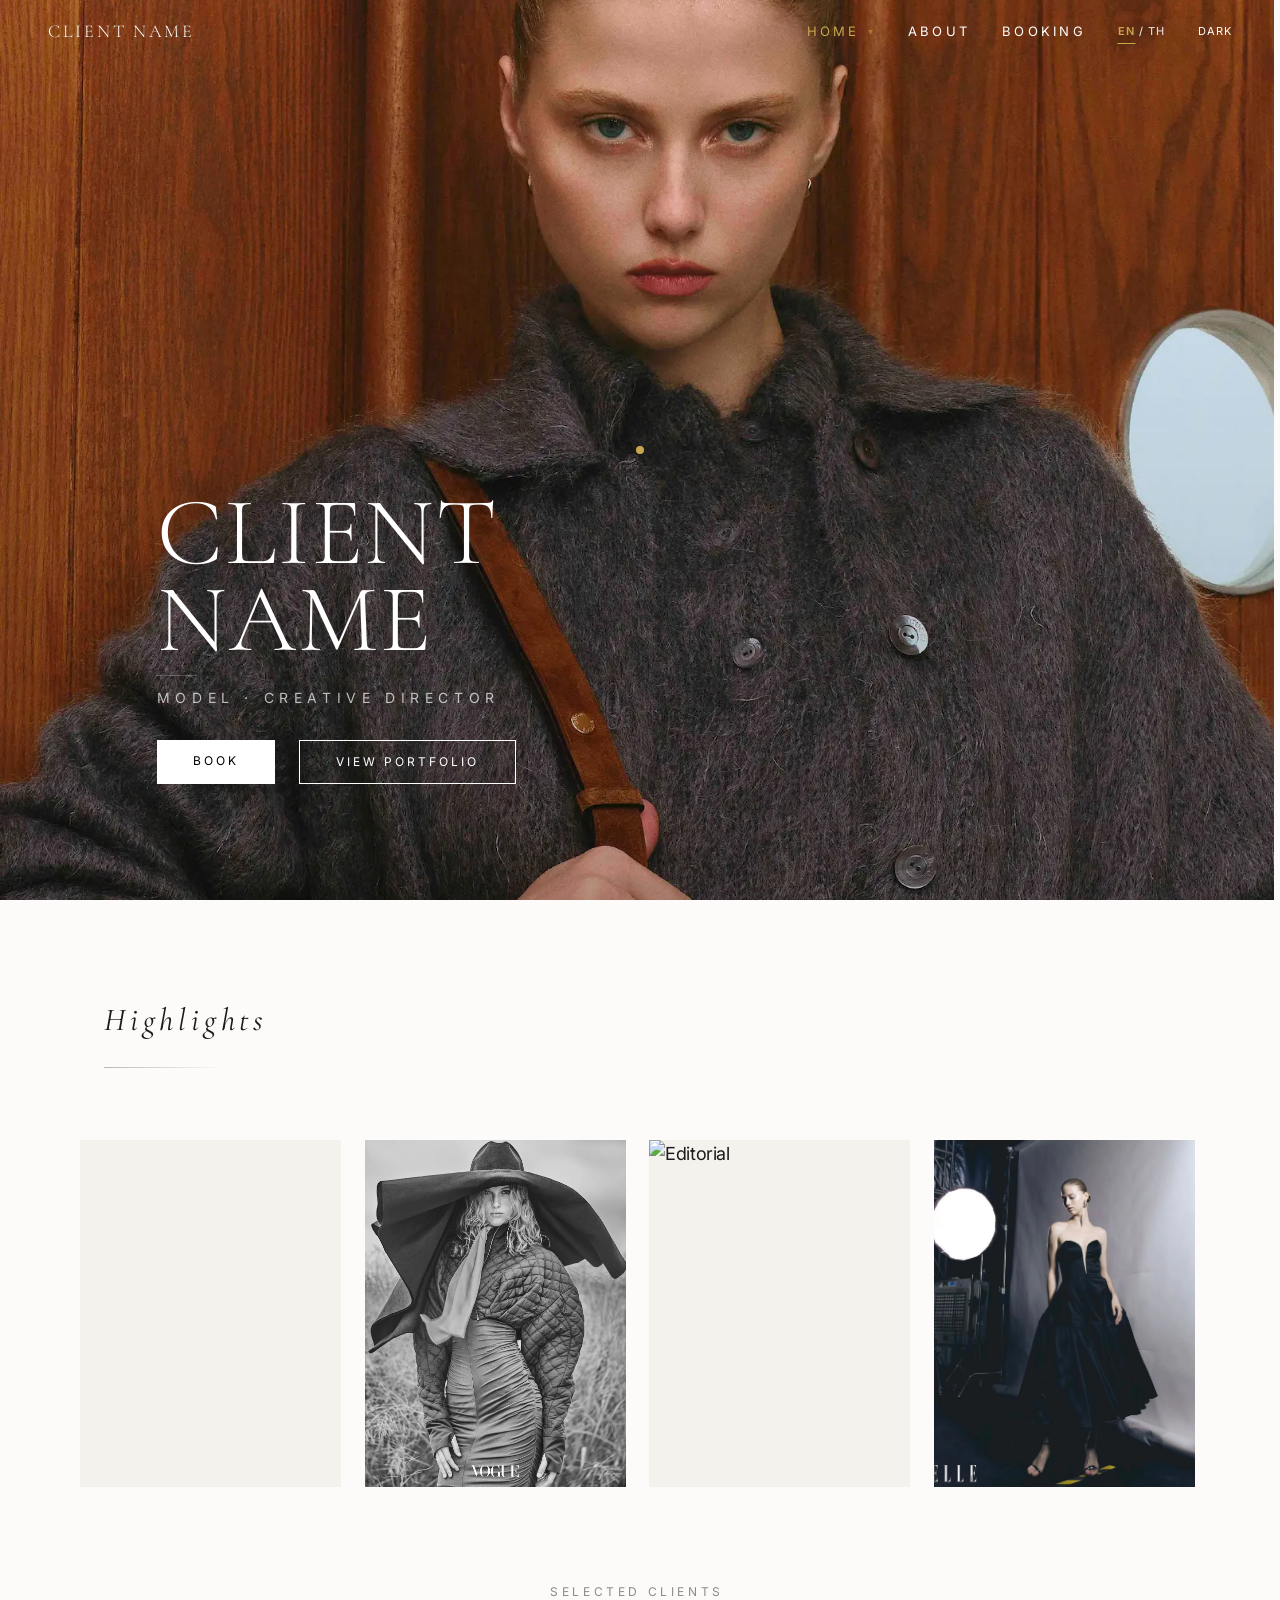
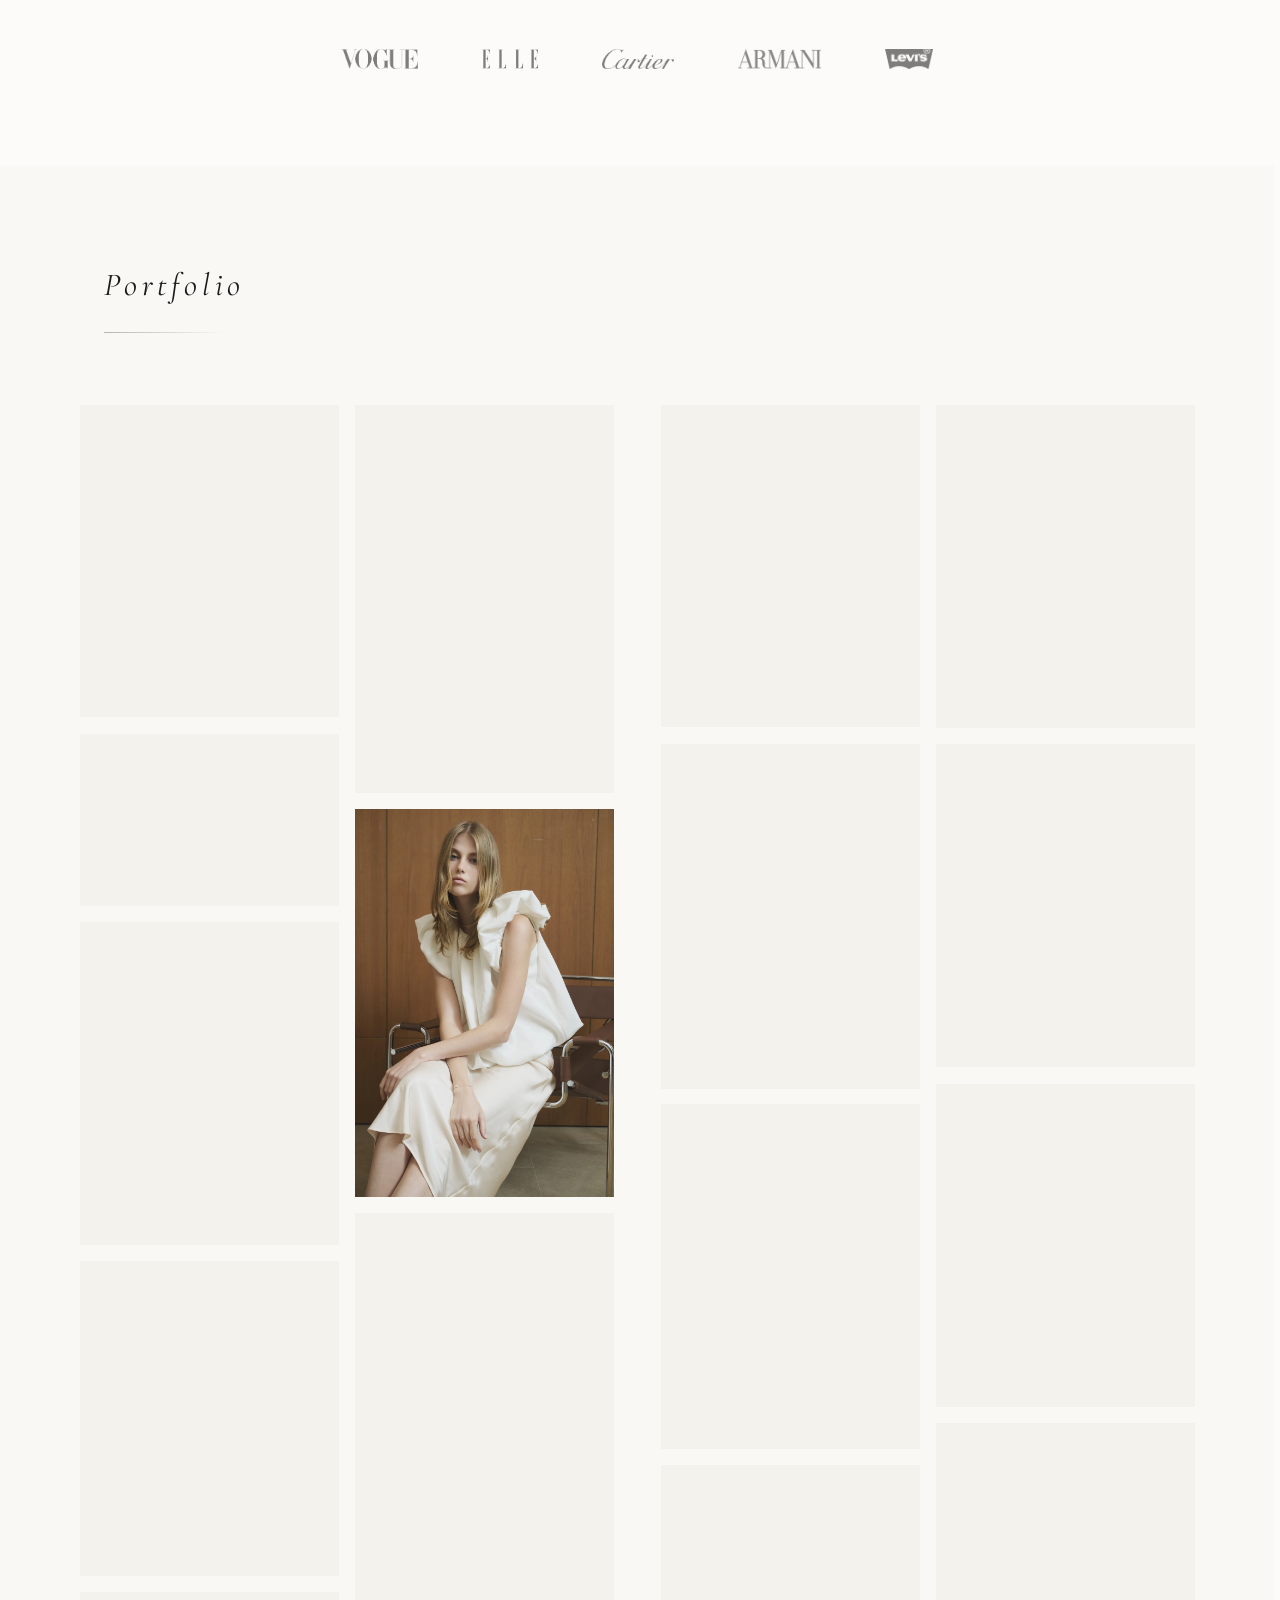
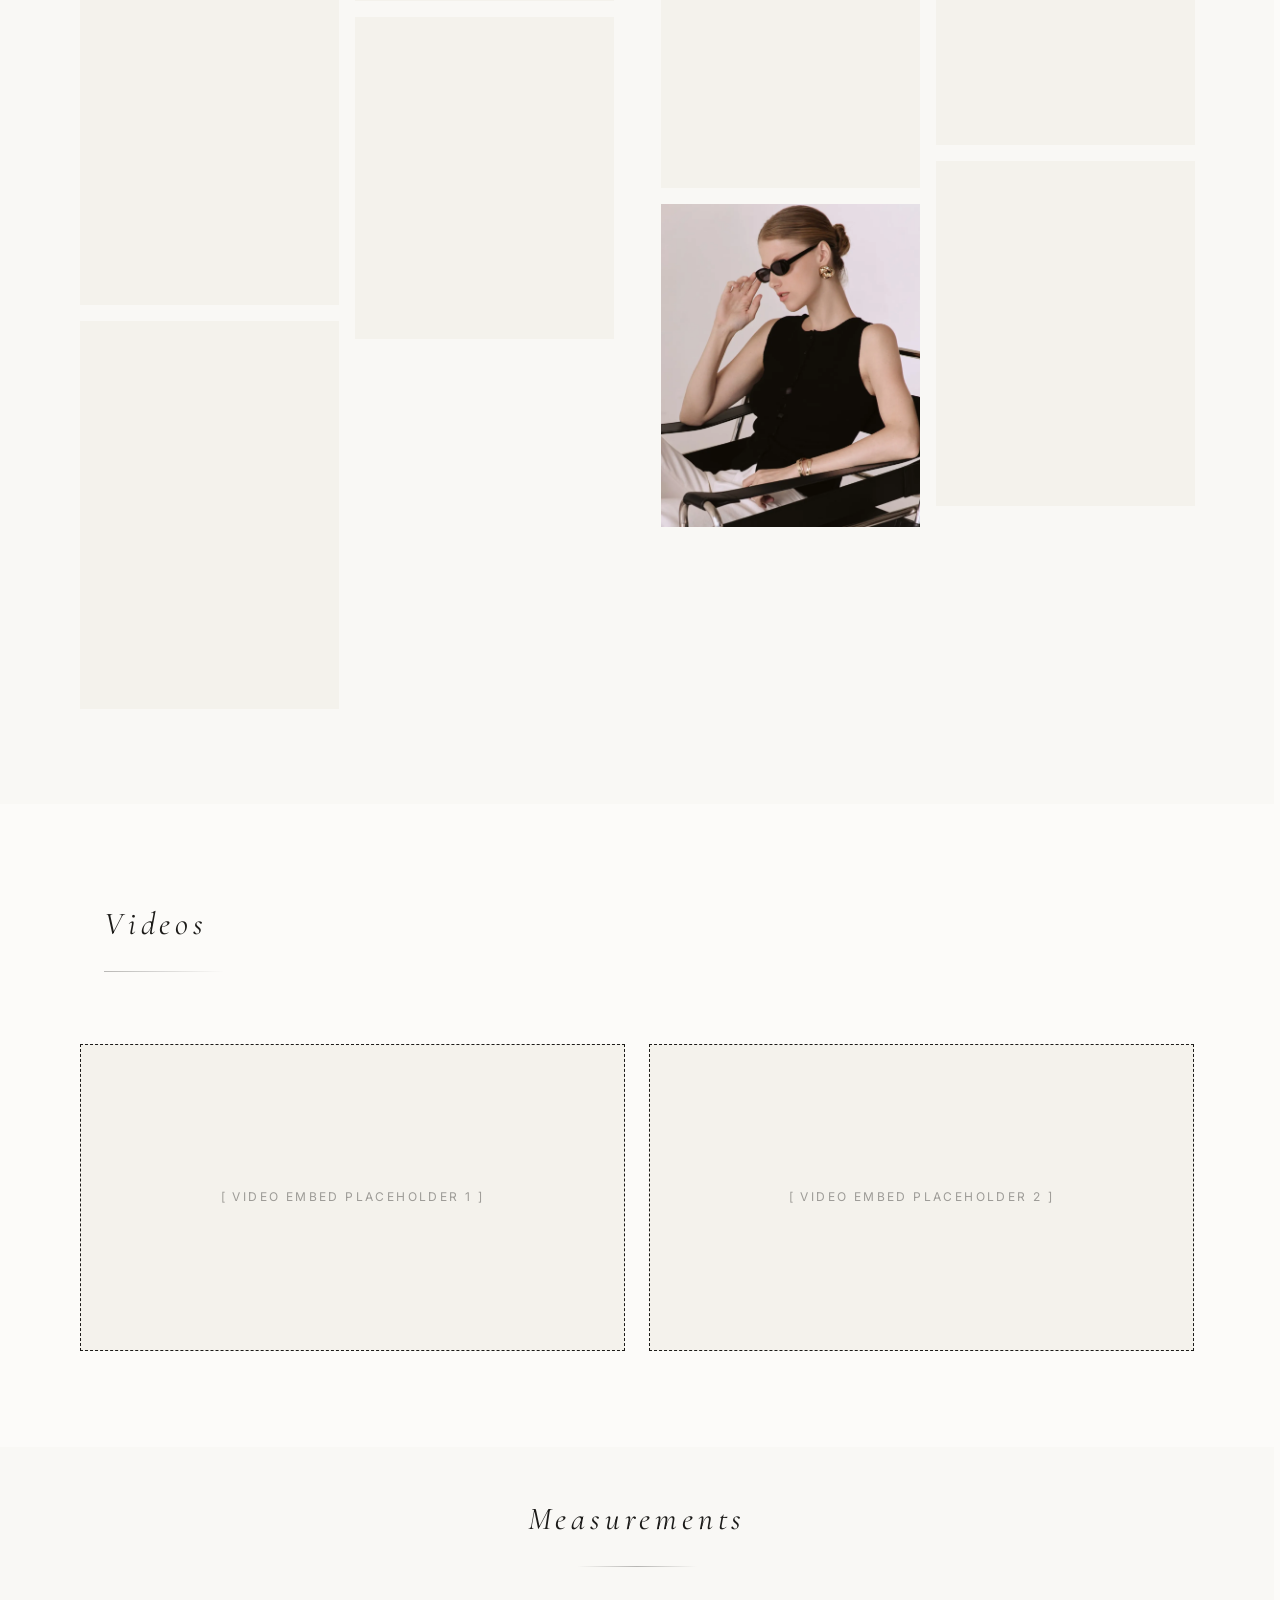
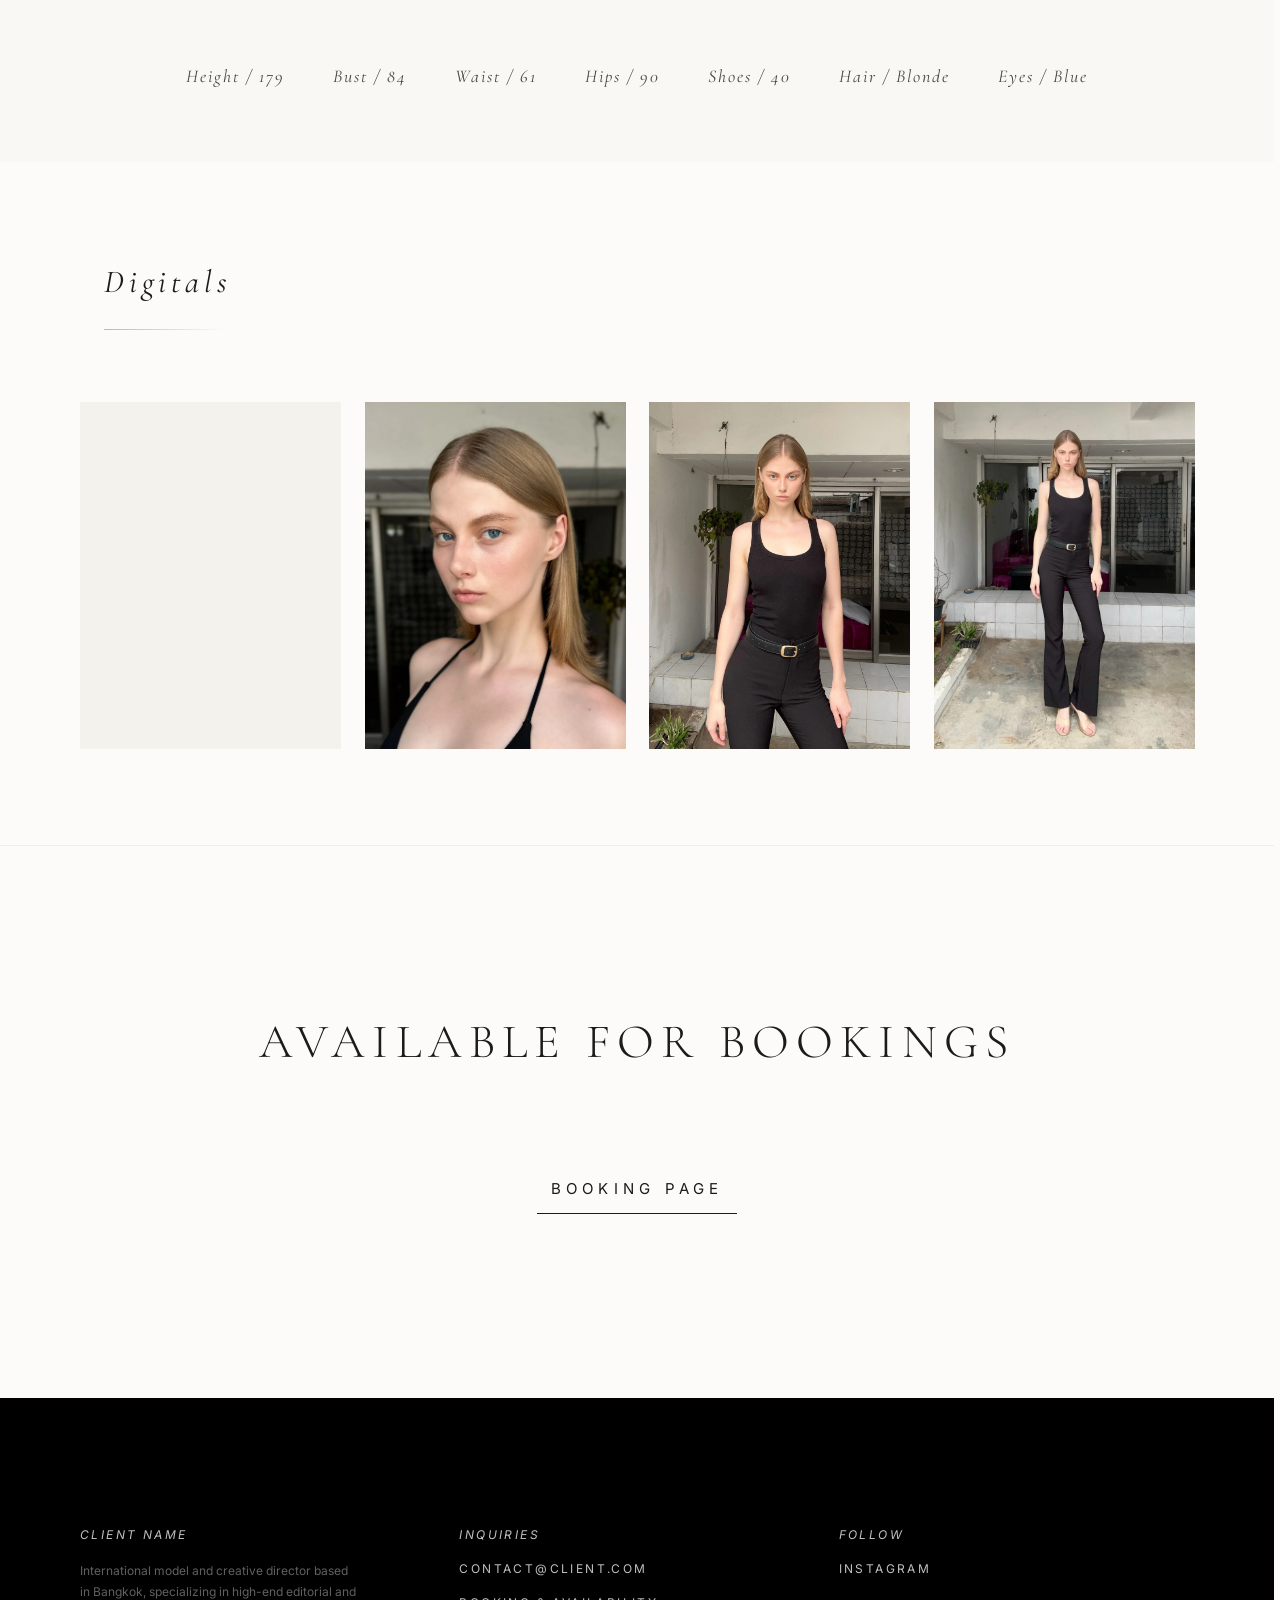
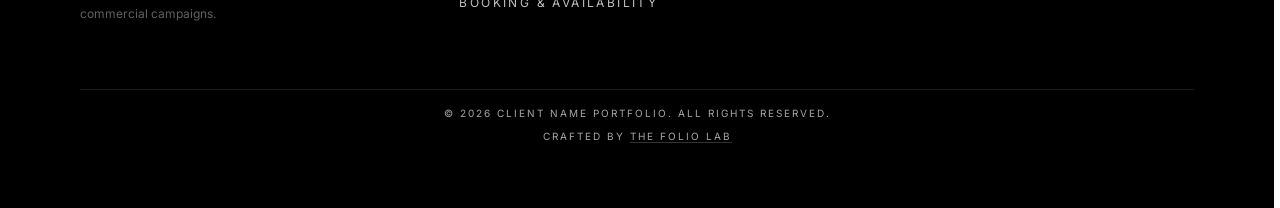
==== index.html @ e10474ba "Edit" ====
<!DOCTYPE html>
<html lang="en">
<head>
    <meta charset="UTF-8">
    <meta name="viewport" content="width=device-width, initial-scale=1.0">
    
    <!-- =================================================================== -->
    <!-- SEO & METADATA (Update these values for each new client) -->
    <!-- =================================================================== -->
    <meta name="description" content="Editorial model and creative director portfolio.">
    <meta name="robots" content="index, follow, max-image-preview:large">
    <link rel="canonical" href="https://your-client-domain.com/">
    
    <!-- Open Graph (Facebook, LinkedIn, iMessage) -->
    <meta property="og:title" content="Portfolio | Client Name">
    <meta property="og:description" content="Editorial model and creative director portfolio.">
    <meta property="og:image" content="https://your-client-domain.com/image/hero/hero.webp">
    <meta property="og:url" content="https://your-client-domain.com/">
    <meta property="og:type" content="website">
    
    <!-- Twitter Cards -->
    <meta name="twitter:card" content="summary_large_image">
    <meta name="twitter:title" content="Portfolio | Client Name">
    <meta name="twitter:description" content="Editorial model and creative director portfolio.">
    <meta name="twitter:image" content="https://your-client-domain.com/image/hero/hero.webp">
    
    <!-- Apple Web App Settings -->
    <meta name="apple-mobile-web-app-capable" content="yes">
    <meta name="apple-mobile-web-app-status-bar-style" content="black-translucent">
    
    <meta name="theme-color" content="#FCFBF9" media="(prefers-color-scheme: light)">
    <meta name="theme-color" content="#11100E" media="(prefers-color-scheme: dark)">
    <link rel="manifest" href="manifest.json">
    <title>Portfolio | Client Name</title>
    <link rel="stylesheet" href="style.css">
    <link href="https://fonts.googleapis.com/css2?family=Inter:wght@300;400;600&family=Cormorant+Garamond:ital,wght@0,300;0,400;0,600;1,300;1,400&display=swap" rel="stylesheet">
    <link rel="preconnect" href="https://player.vimeo.com">
    <link rel="preconnect" href="https://i.vimeocdn.com">
    <link rel="preload" as="image" href="image/hero/hero.webp" fetchpriority="high">
    <script src="config.js"></script>

    <!-- JSON-LD Structured Data for Google -->
    <script type="application/ld+json">
    {
      "@context": "https://schema.org",
      "@type": "Person",
      "name": "Client Name",
      "url": "https://your-client-domain.com/",
      "image": "https://your-client-domain.com/image/hero/hero.webp",
      "jobTitle": "Model and Creative Director"
    }
    </script>
</head>
<body>

    <!-- Luxury Splash Screen -->
    <div id="splash-screen" class="splash-screen">
        <div class="splash-logo" id="splashClientName"></div>
        <script>
            document.getElementById('splashClientName').textContent = window.CLIENT_CONFIG.name;
            Promise.race([
                document.fonts.ready,
                new Promise(resolve => setTimeout(resolve, 800))
            ]).then(() => document.documentElement.classList.add('fonts-loaded'));
        </script>
    </div>

    <script src="nav.js"></script>
    <header class="hero" id="hero">
        <!-- Change the background image URL right here for new clients -->
        <div class="hero-bg" style="background-image: url('image/hero/hero.webp');"></div>
        <div class="hero-content">
            <h1 class="reveal reveal-cinematic" id="clientNameHero"></h1>
            <p class="hero-tagline reveal reveal-cinematic delay-1">
                <span lang="en" id="taglineEn"></span>
                <span lang="th" id="taglineTh"></span>
            </p>
            <div class="hero-btns reveal reveal-cinematic delay-2">
                <a href="/booking.html" class="btn-primary" lang="en">Book</a>
                <a href="/booking.html" class="btn-primary" lang="th">จองคิว</a>
                <a href="#highlights" class="btn-secondary" lang="en">View Portfolio</a>
                <a href="#highlights" class="btn-secondary" lang="th">ดูผลงาน</a>
            </div>
        </div>
    </header>

    <!-- SECTION 2: Highlights (4 Images) -->
    <section id="highlights">
        <div class="container">
            <p class="section-label">
                <span lang="en">Highlights</span>
                <span lang="th">ไฮไลต์</span>
            </p>
            <div style="grid-column: span 12;">
                <div class="featured-grid">
                    <div class="featured-item reveal reveal-cinematic"><img src="image/highlights/01.webp" alt="Editorial" loading="lazy" decoding="async"></div>
                    <div class="featured-item reveal reveal-cinematic delay-1"><img src="image/highlights/02.webp" alt="Editorial" loading="lazy" decoding="async"></div>
                    <div class="featured-item reveal reveal-cinematic delay-2"><img src="image/highlights/03.webp" alt="Editorial" loading="lazy" decoding="async"></div>
                    <div class="featured-item reveal reveal-cinematic delay-3"><img src="image/highlights/04.webp" alt="Editorial" loading="lazy" decoding="async"></div>
                </div>
            </div>
        </div>
    </section>

    <!-- SECTION 2.5: Selected Clients -->
    <section id="selected-clients" style="padding: 0 0 96px 0;">
        <div class="container">
            <div style="grid-column: span 12; text-align: center;">
                <h3 style="font-size: 12px; letter-spacing: 0.3em; margin-bottom: 48px; opacity: 0.5; font-weight: 400;">
                    <span lang="en">Selected Clients</span>
                    <span lang="th">ลูกค้าที่ร่วมงาน</span>
                </h3>
                <div class="reveal reveal-fade delay-1" style="display: flex; justify-content: center; align-items: center; flex-wrap: wrap; gap: clamp(32px, 6vw, 64px); opacity: 0.5;">
                    <img src="image/brand_icons/vogue.webp" alt="VOGUE" class="brand-logo" style="height: clamp(16px, 3vw, 20px); width: auto; object-fit: contain; pointer-events: none;" loading="lazy" decoding="async">
                    <img src="image/brand_icons/elle.webp" alt="ELLE" class="brand-logo" style="height: clamp(16px, 3vw, 20px); width: auto; object-fit: contain; pointer-events: none;" loading="lazy" decoding="async">
                    <img src="image/brand_icons/cartier.webp" alt="CARTIER" class="brand-logo" style="height: clamp(16px, 3vw, 20px); width: auto; object-fit: contain; pointer-events: none;" loading="lazy" decoding="async">
                    <img src="image/brand_icons/armani.webp" alt="ARMANI" class="brand-logo" style="height: clamp(16px, 3vw, 20px); width: auto; object-fit: contain; pointer-events: none;" loading="lazy" decoding="async">
                    <img src="image/brand_icons/levi.webp" alt="LEVI'S" class="brand-logo" style="height: clamp(16px, 3vw, 20px); width: auto; object-fit: contain; pointer-events: none;" loading="lazy" decoding="async">
                </div>
            </div>
        </div>
    </section>

    <!-- SECTION 3: Full Portfolio (20 Images) -->
    <section id="portfolio" class="bg-alt">
        <div class="container">
            <p class="section-label">
                <span lang="en">Portfolio</span>
                <span lang="th">ผลงาน</span>
            </p>
            <div style="grid-column: span 12;">
                <div class="full-grid">
                    <div class="portfolio-column">
                        <div class="masonry-col">
                            <img src="image/portfolio/01.webp" alt="Work" class="reveal reveal-confident" loading="lazy" decoding="async">
                            <img src="image/portfolio/02.webp" alt="Work" class="reveal reveal-confident" loading="lazy" decoding="async">
                            <img src="image/portfolio/03.webp" alt="Work" class="reveal reveal-confident" loading="lazy" decoding="async">
                            <img src="image/portfolio/04.webp" alt="Work" class="reveal reveal-confident" loading="lazy" decoding="async">
                            <img src="image/portfolio/05.webp" alt="Work" class="reveal reveal-confident" loading="lazy" decoding="async">
                            <img src="image/portfolio/06.webp" alt="Work" class="reveal reveal-confident" loading="lazy" decoding="async">
                        </div>
                        <div class="masonry-col">
                            <img src="image/portfolio/07.webp" alt="Work" class="reveal reveal-confident" loading="lazy" decoding="async">
                            <img src="image/portfolio/08.webp" alt="Work" class="reveal reveal-confident" loading="lazy" decoding="async">
                            <img src="image/portfolio/09.webp" alt="Work" class="reveal reveal-confident" loading="lazy" decoding="async">
                            <img src="image/portfolio/10.webp" alt="Work" class="reveal reveal-confident" loading="lazy" decoding="async">
                        </div>
                    </div>
                    <div class="portfolio-column">
                        <div class="masonry-col">
                            <img src="image/portfolio/11.webp" alt="Work" class="reveal reveal-confident" loading="lazy" decoding="async">
                            <img src="image/portfolio/12.webp" alt="Work" class="reveal reveal-confident" loading="lazy" decoding="async">
                            <img src="image/portfolio/13.webp" alt="Work" class="reveal reveal-confident" loading="lazy" decoding="async">
                            <img src="image/portfolio/14.webp" alt="Work" class="reveal reveal-confident" loading="lazy" decoding="async">
                            <img src="image/portfolio/15.webp" alt="Work" class="reveal reveal-confident" loading="lazy" decoding="async">
                        </div>
                        <div class="masonry-col">
                            <img src="image/portfolio/16.webp" alt="Work" class="reveal reveal-confident" loading="lazy" decoding="async">
                            <img src="image/portfolio/17.webp" alt="Work" class="reveal reveal-confident" loading="lazy" decoding="async">
                            <img src="image/portfolio/18.webp" alt="Work" class="reveal reveal-confident" loading="lazy" decoding="async">
                            <img src="image/portfolio/19.webp" alt="Work" class="reveal reveal-confident" loading="lazy" decoding="async">
                            <img src="image/portfolio/20.webp" alt="Work" class="reveal reveal-confident" loading="lazy" decoding="async">
                        </div>
                    </div>
                </div>
            </div>
        </div>
    </section>

    <!-- SECTION 4: Video Portfolio (2 Videos) -->
    <section id="motion">
        <div class="container">
            <p class="section-label">
                <span lang="en">Videos</span>
                <span lang="th">วิดีโอ</span>
            </p>
            <div style="grid-column: span 12;">
                <div class="video-grid">
                    <div class="video-item reveal reveal-fade">
                        <div style="position: relative; padding-bottom: 56.25%; height: 0;">
                            <div style="position: absolute; top: 0; left: 0; width: 100%; height: 100%; background-color: var(--surface); display: flex; align-items: center; justify-content: center; border: 1px dashed var(--text);">
                                <span style="font-family: var(--sans); font-size: 12px; letter-spacing: 0.2em; text-transform: uppercase; opacity: 0.4;">[ Video Embed Placeholder 1 ]</span>
                            </div>
                        </div>
                    </div>
                    <div class="video-item reveal reveal-fade delay-2">
                        <div style="position: relative; padding-bottom: 56.25%; height: 0;">
                            <div style="position: absolute; top: 0; left: 0; width: 100%; height: 100%; background-color: var(--surface); display: flex; align-items: center; justify-content: center; border: 1px dashed var(--text);">
                                <span style="font-family: var(--sans); font-size: 12px; letter-spacing: 0.2em; text-transform: uppercase; opacity: 0.4;">[ Video Embed Placeholder 2 ]</span>
                            </div>
                        </div>
                    </div>
                </div>
            </div>
        </div>
    </section>

    <!-- SECTION 5: Measurements -->
    <section id="measurements" class="bg-alt">
        <div class="container">
            <p class="section-label">
                <span lang="en">Measurements</span>
                <span lang="th">สัดส่วน</span>
            </p>
            <div style="grid-column: span 12;">
                <div class="info-strip">
                    <div><span lang="en">Height</span><span lang="th">ส่วนสูง</span> / <span id="val-height"></span></div>
                    <div><span lang="en">Bust</span><span lang="th">อก</span> / <span id="val-bust"></span></div>
                    <div><span lang="en">Waist</span><span lang="th">เอว</span> / <span id="val-waist"></span></div>
                    <div><span lang="en">Hips</span><span lang="th">สะโพก</span> / <span id="val-hips"></span></div>
                    <div><span lang="en">Shoes</span><span lang="th">รองเท้า</span> / <span id="val-shoes"></span></div>
                    <div><span lang="en">Hair</span><span lang="th">สีผม</span> / <span lang="en" id="val-hairEn"></span><span lang="th" id="val-hairTh"></span></div>
                    <div><span lang="en">Eyes</span><span lang="th">นัยน์ตา</span> / <span lang="en" id="val-eyesEn"></span><span lang="th" id="val-eyesTh"></span></div>   
                </div>
                <!-- Subtle Comp Card Button -->
                <div class="reveal reveal-restrained delay-1" id="compCardContainer" style="text-align: center; margin-top: 24px;">
                    <a href="#" id="compCardBtn" class="btn-bold">
                        <span lang="en">View Comp Card</span>
                        <span lang="th">ดูคอมพ์การ์ด</span>
                    </a>
                </div>
            </div>
        </div>
    </section>

    <!-- SECTION 6: Digitals (4 Images) -->
    <section id="digitals">
        <div class="container">
            <p class="section-label">
                <span lang="en">Digitals</span>
                <span lang="th">สแนปช็อต</span>
            </p>
            <div style="grid-column: span 12;">
                <div class="digitals-grid">
                    <img src="image/digitals/01.webp" alt="Digital 1" class="reveal reveal-confident" loading="lazy" decoding="async">
                    <img src="image/digitals/02.webp" alt="Digital 2" class="reveal reveal-confident delay-1" loading="lazy" decoding="async">
                    <img src="image/digitals/03.webp" alt="Digital 3" class="reveal reveal-confident delay-2" loading="lazy" decoding="async">
                    <img src="image/digitals/04.webp" alt="Digital 4" class="reveal reveal-confident delay-3" loading="lazy" decoding="async">
                </div>
            </div>
        </div>
    </section>

    <section class="cta-section">
        <h2>
            <span lang="en">Available for bookings</span>
            <span lang="th">ติดต่องานและจองคิว</span>
        </h2>
        <a href="/booking.html" class="btn-bold reveal reveal-restrained delay-1">
            <span lang="en">Booking Page</span>
            <span lang="th">ไปที่หน้าการจอง</span>
        </a>
    </section>

    <a href="#hero" class="back-to-top">
        <span lang="en">Top</span>
        <span lang="th">กลับขึ้นบน</span>
    </a>

    <div id="imageModal" class="modal" role="dialog" aria-modal="true" aria-label="Image Gallery">
        <span class="modal-nav modal-prev" aria-label="Previous Image" role="button">&#10094;</span>
        <img class="modal-content" id="img01" alt="Expanded image">
        <span class="modal-nav modal-next" aria-label="Next Image" role="button">&#10095;</span>
        <div class="modal-caption" id="imageModalCaption" aria-hidden="true">
            <p class="modal-caption__kicker" id="imageModalCaptionKicker"></p>
            <p class="modal-caption__text">
                <span lang="en" id="imageModalCaptionEn"></span>
                <span lang="th" id="imageModalCaptionTh"></span>
            </p>
        </div>
        <button type="button" class="modal-fullscreen-toggle" id="imageModalFullscreenToggle" aria-pressed="false">
            <span lang="en" id="imageModalFullscreenToggleEn">Fullscreen</span>
            <span lang="th" id="imageModalFullscreenToggleTh">เต็มจอ</span>
        </button>
        <button type="button" class="modal-caption-toggle" id="imageModalCaptionToggle" aria-pressed="true">
            <span lang="en" id="imageModalCaptionToggleEn">Captions: On</span>
            <span lang="th" id="imageModalCaptionToggleTh">คำบรรยาย: เปิด</span>
        </button>
    </div>

    <!-- Dedicated Comp Card Modal -->
    <div id="compCardModal" class="modal" role="dialog" aria-modal="true" aria-label="Comp Card">
        <img class="modal-content" id="compCardImg" alt="Client Comp Card" style="max-height: 80vh;">
        <div class="comp-card-modal-note">
            <a href="#" id="compCardDownload" download="Comp_Card.png" class="btn-primary" style="box-shadow: 0 4px 24px rgba(0,0,0,0.4);">
                <span lang="en">Download Comp Card</span>
                <span lang="th">ดาวน์โหลดคอมพ์การ์ด</span>
            </a>
        </div>
    </div>

    <script src="footer.js"></script>
    <script src="main.js"></script>

</body>
</html>
---- style.css ----
/* ==========================================================================
   CLIENT CONFIGURATION (THEME SETTINGS)
   Update these variables to re-skin the entire website in seconds.
   ========================================================================== */
:root {
    /* 1. BRAND COLORS */
    --black: #000000;
    --white: #ffffff;
    --light-gray: #f5f5f5;
    --gold: #C9A74E; /* Primary Accent Color */

    /* 2. BRAND FONTS */
    --serif: 'Cormorant Garamond', serif;
    --sans: 'Inter', -apple-system, BlinkMacSystemFont, "Segoe UI", Roboto, sans-serif;

    /* 3. SPACING */
    --margin: 80px;
    --gutter: 24px;

    /* Theme-aware variables */
    --bg: #FCFBF9; /* Warm alabaster white */
    --text: #1C1B19; /* Deep warm charcoal instead of pure black */
    --surface: #F4F2EC; /* Warm greige */
    --nav-bg: rgba(252, 251, 249, 0.98);
    --dropdown-bg: rgba(252, 251, 249, 0.85); /* Slightly higher opacity for warmth */
    --alt-bg: #F9F8F5; /* Warm off-white */
    --border-subtle: rgba(28, 27, 25, 0.08); /* Tinted subtle border */
    --scrollbar-thumb: rgba(28, 27, 25, 0.3); /* More visible scrollbar */
}

[data-theme="dark"] {
    --bg: #11100E; /* Subtle warm espresso black */
    --text: var(--white);
    --surface: #1C1A17; /* Warm dark gray */
    --nav-bg: rgba(17, 16, 14, 0.85);
    --dropdown-bg: rgba(28, 26, 23, 0.85);
    --alt-bg: #171512; /* Warm mid-dark gray */
    --border-subtle: rgba(255, 255, 255, 0.08); /* Slightly softer */
    --scrollbar-thumb: rgba(255, 255, 255, 0.3);
}

html {
    width: 100%;
    scrollbar-gutter: stable; /* Prevents layout shift when modals open */
}

/* Modern Scrollbar Styling (Vasilina Engine) */
::-webkit-scrollbar {
    width: 6px;
    background-color: transparent;
}
::-webkit-scrollbar-track {
    background-color: transparent;
}
::-webkit-scrollbar-thumb {
    background: var(--scrollbar-thumb);
    border-radius: 10px;
    border: 1px solid transparent;
    background-clip: padding-box;
}
::-webkit-scrollbar-thumb:hover {
    background: var(--text);
    border: 1px solid transparent;
    background-clip: padding-box;
}

/* Scroll Lock Engine (Vasilina) */
html.scroll-locked {
    scrollbar-width: none !important;
    -ms-overflow-style: none !important;
}
html.scroll-locked::-webkit-scrollbar { display: none !important; width: 0 !important; height: 0 !important; }

body {
    overflow-x: hidden;
    width: 100%;
}

* {
    margin: 0;
    padding: 0;
    box-sizing: border-box;
    -webkit-tap-highlight-color: transparent; /* Removes the default mobile browser gray tap blink universally */
}

body {
    background-color: var(--bg);
    color: var(--text);
    font-family: var(--sans);
    font-size: 18px;
    line-height: 1.5;
    letter-spacing: -0.02em; /* Slightly tighter for body text */
    -webkit-font-smoothing: antialiased;
}

/* Language Toggle Logic */
/* Hide Thai elements by default */
[lang="th"] { 
    display: none !important; 
}

/* Toggle logic: target only elements with the explicit lang attribute */
body.lang-th [lang="en"] { display: none !important; }
body.lang-th [lang="th"] { display: block !important; }
body.lang-th a[lang="th"], body.lang-th span[lang="th"] { display: inline-block !important; }

h1, h2, .logo {
    font-family: var(--serif);
    font-weight: 300; /* Lighter weight for elegance */
    text-transform: uppercase;
    letter-spacing: 0.15em; /* Increased letter spacing */
}

h1 { 
    font-family: var(--serif);
    font-weight: 300; 
    font-size: 96px; 
    line-height: 0.9; 
    letter-spacing: 0.02em;
}
h2 { font-size: 48px; margin-bottom: 64px; font-weight: 300; } /* Larger with more bottom margin */

h3 { 
    font-family: var(--sans); 
    font-size: 22px; 
    font-weight: 300; 
    text-transform: uppercase; 
    letter-spacing: 0.4em; 
    margin-bottom: 32px; 
    color: var(--text); 
    opacity: 1; /* Ensures text stays strictly black on white backgrounds */
}

a { text-decoration: none; color: inherit; transition: opacity 0.3s ease, color 0.3s ease; }
a:hover { opacity: 0.7; transition-delay: 0.1s; }

/* Brand Logos Theme Adaptability */
.brand-logo { 
    transition: filter 0.5s ease; 
    pointer-events: none; /* Foolproof kill switch: Blocks all click events and modal triggers */
}
[data-theme="dark"] .brand-logo { filter: invert(1) brightness(0.9); }

/* Grid System */
.container {
    max-width: 1440px;
    margin: 0 auto;
    padding: 0 var(--margin);
    display: grid;
    grid-template-columns: repeat(12, 1fr);
    gap: var(--gutter);
}

/* --- 2. NAVIGATION BAR --- */
nav {
    height: 64px; /* Reduced height for a sleeker look */
    display: flex;
    align-items: center;
    justify-content: space-between;
    padding: 0 48px; /* Reduced padding for precision */
    position: fixed;
    top: 0; 
    width: 100%;
    z-index: 100;
    background: var(--nav-bg);
    backdrop-filter: blur(10px);
    border-bottom: 1px solid var(--border-subtle);
    transition: all 0.5s cubic-bezier(0.16, 1, 0.3, 1);
}

/* --- NAVIGATION ENTRANCE ANIMATION --- */
@keyframes navEntrance {
    from {
        opacity: 0;
        transform: translateY(-10px);
    }
    to {
        opacity: 1;
        transform: translateY(0);
    }
}

.logo {
    opacity: 0;
    animation: navEntrance 1.2s cubic-bezier(0.16, 1, 0.3, 1) forwards;
    animation-delay: 0.1s;
}

@media (min-width: 769px) {
    .nav-links > * {
        opacity: 0;
        animation: navEntrance 1.2s cubic-bezier(0.16, 1, 0.3, 1) forwards;
    }
    .nav-links > *:nth-child(1) { animation-delay: 0.2s; }
    .nav-links > *:nth-child(2) { animation-delay: 0.3s; }
    .nav-links > *:nth-child(3) { animation-delay: 0.4s; }
    .nav-links > *:nth-child(4) { animation-delay: 0.5s; }
    .nav-links > *:nth-child(5) { animation-delay: 0.6s; }
}

@keyframes heroFadeIn {
    from { opacity: 0; transform: scale(1.1) translateZ(0); }
    to { opacity: 1; transform: scale(1) translateZ(0); }
}

.nav-links {
    display: flex;
    gap: 32px; /* Slightly tighter to fit theme toggle */
    font-size: 13px; /* Slightly larger font */
    text-transform: uppercase;
    letter-spacing: 0.25em; /* More spread out */
    margin-left: auto; /* Pushes the nav-links to the right */
    align-items: center;
}

.theme-toggle {
    font-size: 11px;
    letter-spacing: 0.1em;
    cursor: pointer;
    opacity: 0.6;
    transition: opacity 0.3s;
}

.lang-switch {
    font-size: 11px;
    letter-spacing: 0.1em;
    transition: all 0.3s ease;
}

.lang-switch span {
    opacity: 0.8; /* Improved visibility for non-active language */
    font-weight: 500;
    transition: all 0.3s ease;
    cursor: pointer;
    position: relative;
    display: inline-block;
}

/* Animated Line Indicator */
.lang-switch span::after {
    content: '';
    position: absolute;
    bottom: -4px;
    left: 50%;
    width: 100%;
    height: 1px;
    background-color: currentColor; /* Matches the text color automatically */
    transform: translateX(-50%) scaleX(0);
    transition: transform 0.4s cubic-bezier(0.16, 1, 0.3, 1), opacity 0.4s ease;
    opacity: 0;
}

/* Highlight EN when active */
body:not(.lang-th) .lang-switch .en {
    opacity: 1;
    font-weight: 600;
    color: var(--gold) !important;
}
body:not(.lang-th) .lang-switch .en::after {
    transform: translateX(-50%) scaleX(1);
    opacity: 1;
}

/* Highlight TH when active */
body.lang-th .lang-switch .th {
    opacity: 1;
    font-weight: 600;
    color: var(--gold) !important;
}
body.lang-th .lang-switch .th::after {
    transform: translateX(-50%) scaleX(1);
    opacity: 1;
}

.logo, .nav-links a, .lang-switch {
    color: var(--text);
    transition: color 0.5s cubic-bezier(0.16, 1, 0.3, 1);
}

/* Prevent native mobile dragging and highlighting of navigation links */
.logo, .nav-links a, .lang-switch span, .theme-toggle, .mobile-toggle {
    -webkit-user-drag: none;
    -webkit-touch-callout: none;
    user-select: none;
}

.nav-links a.active, .dropdown-trigger.active {
    color: var(--gold) !important; /* Bold gold for active state */
}

.back-to-top {
    position: fixed;
    bottom: 40px;
    right: 40px;
    font-size: 10px;
    text-transform: uppercase;
    letter-spacing: 0.4em;
    z-index: 90;
    opacity: 0;
    pointer-events: none;
    transform: translateY(20px);
    transition: opacity 0.6s cubic-bezier(0.16, 1, 0.3, 1), transform 0.6s cubic-bezier(0.16, 1, 0.3, 1), background-color 0.3s ease, color 0.3s ease, border-color 0.3s ease;
    cursor: pointer;
    background: var(--nav-bg);
    backdrop-filter: blur(10px);
    padding: 12px 24px;
    border: 1px solid var(--border-subtle);
    color: var(--text);
    -webkit-tap-highlight-color: transparent;
}
.back-to-top.visible { opacity: 1; pointer-events: auto; transform: translateY(0); }

/* Homepage Hero State: Transparent background and white text when not scrolled */
nav.on-hero:not(.scrolled) {
    background: transparent;
    backdrop-filter: none;
    border-bottom: 1px solid transparent;
}

nav.on-hero:not(.scrolled) .logo,
nav.on-hero:not(.scrolled) .nav-links a,
nav.on-hero:not(.scrolled) .lang-switch,
nav.on-hero:not(.scrolled) .theme-toggle {
    color: var(--white);
}

/* Editorial Dropdown Styling */
.dropdown {
    position: relative;
    display: inline-block;
}

.dropdown-trigger {
    position: relative;
    z-index: 102; /* Elevates above the invisible hover bridge so it remains clickable */
    display: inline-flex;
    align-items: center;
}

.dropdown-trigger::after {
    content: '▾';
    margin-left: 8px;
    font-size: 10px;
    opacity: 0.5;
    display: inline-block;
    transition: transform 0.4s cubic-bezier(0.16, 1, 0.3, 1);
}

.dropdown:hover .dropdown-trigger::after {
    transform: rotate(180deg);
    opacity: 1;
    transition-delay: 0.1s;
}

.dropdown-content {
    position: absolute;
    top: 100%;
    left: 50%;
    transform: translateX(-50%) translateY(8px); /* Tighter emergence */
    background: var(--dropdown-bg);
    backdrop-filter: blur(15px); /* Lighter blur */
    min-width: 140px; /* Reduced width */
    padding: 8px 0; /* Reduced padding */
    border: 1px solid var(--border-subtle); /* Subtle attachment */
    border-radius: 0; /* Removed border radius */
    box-shadow: none; /* Removed shadow */
    opacity: 0;
    visibility: hidden;
    transition: opacity 0.3s ease, transform 0.3s cubic-bezier(0.16, 1, 0.3, 1), visibility 0.3s;
    z-index: 101;
}

.dropdown:hover .dropdown-content {
    opacity: 1;
    visibility: visible;
    transform: translateX(-50%) translateY(0) scale(1);
    transition-delay: 0.1s;
}

.dropdown-content a {
    display: block !important; 
    padding: 12px 16px;
    font-size: 10px;
    text-align: center;
    letter-spacing: 0.3em;
    color: var(--text) !important; /* Ensure readability on theme background */
    opacity: 0;
    transform: translateY(4px);
    transition: opacity 0.3s ease, transform 0.3s ease, color 0.3s ease;
}

.dropdown:hover .dropdown-content a {
    opacity: 1;
    transform: translateY(0);
}

/* Subtle staggered entrance for the text */
.dropdown:hover .dropdown-content a:nth-child(1) { transition-delay: 0.15s; }
.dropdown:hover .dropdown-content a:nth-child(2) { transition-delay: 0.2s; }
.dropdown:hover .dropdown-content a:nth-child(3) { transition-delay: 0.25s; }
.dropdown:hover .dropdown-content a:nth-child(4) { transition-delay: 0.3s; }
.dropdown:hover .dropdown-content a:nth-child(5) { transition-delay: 0.35s; }

.dropdown-content a.active {
    color: var(--gold) !important;
    font-weight: 600;
}

/* Hamburger Icon */
.mobile-toggle {
    display: none;
    flex-direction: column;
    gap: 8px;
    cursor: pointer;
    z-index: 1001;
    /* Mobile entrance animation */
    opacity: 0;
    animation: navEntrance 1.2s cubic-bezier(0.16, 1, 0.3, 1) forwards;
    animation-delay: 0.2s;
}

.mobile-toggle span {
    width: 22px;
    height: 1px;
    background-color: currentColor;
    transition: all 0.3s cubic-bezier(0.16, 1, 0.3, 1);
}

.btn-book {
    border: 0.5px solid var(--black); /* Keep thin border */
    padding: 12px 24px; /* Slightly more padding */
    font-size: 13px; /* Slightly smaller font */
    text-transform: uppercase;
    letter-spacing: 0.15em; /* Refined letter spacing */
}

/* --- 3. HOMEPAGE SPECIFIC SECTIONS --- */
.hero {
    height: 100vh;
    display: flex;
    align-items: flex-end;
    padding: var(--margin);
    position: relative;
    color: var(--white);
    overflow: hidden; /* Necessary for the scale effect */
}

.hero-bg {
    position: absolute;
    inset: 0;
    background-color: #ccc;
    background-repeat: no-repeat;
    background-position: center 10%;
    background-size: cover;
    z-index: 0;
    transform-origin: center 20%;
    opacity: 1;
    -webkit-backface-visibility: hidden;
    backface-visibility: hidden;
    will-change: transform; /* Offloads parallax strictly to the GPU */
}

.hero:not(.loaded) .hero-bg {
    opacity: 0; /* Hide strictly while waiting for the JS gatekeeper */
}

.hero.loaded .hero-bg {
    animation: heroFadeIn 2.5s cubic-bezier(0.16, 1, 0.3, 1) both;
}

.hero-content p {
    text-transform: uppercase; /* Keep uppercase */
    letter-spacing: 0.4em; /* More spread out */
    font-size: 14px;
    margin-bottom: 12px;
    opacity: 0.9;
}

.hero::after {
    content: '';
    position: absolute;
    inset: 0;
    background: linear-gradient(to top, rgba(0,0,0,0.2), transparent);
}

.hero-content {
    position: relative;
    z-index: 1;
    max-width: 600px;
    margin-left: 6vw; /* Editorial asymmetry */
    padding-bottom: 4vh; /* Lift slightly from bottom */
}

.hero-tagline {
    font-family: var(--sans);
    font-size: 13px;
    font-weight: 400;
    text-transform: uppercase;
    letter-spacing: 0.5em; /* Editorial wide tracking */
    opacity: 0.7;
    margin-top: 24px; 
    position: relative;
}

/* Subtle Line Separator */
.hero-tagline::before {
    content: '';
    position: absolute;
    top: -12px; /* Positioned exactly in the middle of the gap */
    left: 0;
    width: 0;
    height: 1px;
    background-color: var(--white);
    opacity: 0.3;
    transition: width 1s cubic-bezier(0.16, 1, 0.3, 1) 0.2s; /* Synchronized with delay-1 */
}

/* Ensures tagline maintains its editorial softness after reveal */
.hero-tagline.reveal.active {
    opacity: 0.7;
}

.hero-tagline.reveal.active::before {
    width: 40px;
}

.hero-btns {
    margin-top: 32px;
    display: flex;
    gap: 24px;
}

.btn-primary, .btn-secondary, .btn-bold, .lang-switch span {
    transition: all 0.3s ease;
    -webkit-tap-highlight-color: transparent; /* Removes the default browser gray blink */
}

.btn-primary { background: var(--white); color: var(--black); padding: 12px 36px; font-size: 12px; text-transform: uppercase; letter-spacing: 0.25em; }
.btn-secondary { border: 1px solid var(--white); color: var(--white); padding: 12px 36px; font-size: 12px; text-transform: uppercase; letter-spacing: 0.25em; }

@media (hover: hover) {
    .back-to-top:hover { 
        color: var(--gold); 
        background: var(--white);
        border-color: var(--gold);
        transition-delay: 0.1s;
    }

    .logo:hover, 
    .nav-links a:hover, 
    .lang-switch span:hover,
    .theme-toggle:hover {
        color: var(--gold) !important;
        opacity: 1;
        transition-delay: 0.1s;
    }

    .btn-primary:hover {
        background-color: var(--gold);
        color: var(--white);
        opacity: 1;
        transition-delay: 0.1s;
    }

    .btn-secondary:hover {
        border-color: var(--gold);
        color: var(--gold);
        opacity: 1;
        transition-delay: 0.1s;
    }

    .btn-bold:hover {
        border-bottom-color: transparent;
        transform: translateY(-2px);
        color: var(--gold);
        transition-delay: 0.1s;
    }
}

/* Momentary "Blink" effect on click/tap */
.btn-primary:active {
    background: var(--gold) !important; /* The white background blinks gold */
    color: var(--black) !important; /* The black text stays black */
    transform: scale(0.97);
    transition: none; /* Instant feedback for the blink */
}

.btn-secondary:active {
    border-color: var(--gold) !important; /* The white border blinks gold */
    color: var(--gold) !important; /* The white text blinks gold */
    background: transparent !important; /* The background stays empty */
    transform: scale(0.97);
    transition: none;
}

.back-to-top:active {
    background: var(--gold) !important; /* The white background blinks gold */
    border-color: var(--gold) !important;
    color: var(--black) !important; /* The black text stays black */
    transform: scale(0.97);
    transition: none;
}

.lang-switch span:active {
    color: var(--gold) !important;
    opacity: 1 !important;
    transform: scale(0.95);
    transition: none;
}

/* Sections */
section { 
    padding: 96px 0; 
    border-top: none;
    width: 100%;
    position: relative;
    scroll-margin-top: 64px; /* Accounts for fixed header height */
}

/* --- ANIMATIONS --- */

.reveal {
    opacity: 0;
    transform: translateY(20px);
    transition: transform 0.8s cubic-bezier(0.16, 1, 0.3, 1), opacity 0.8s cubic-bezier(0.16, 1, 0.3, 1);
}

.reveal.active {
    opacity: 1;
    transform: translateY(0);
}

/* --- MOTION HIERARCHY MODIFIERS --- */
/* Modifies the transition timing for both entrance and resting states */
.reveal.reveal-cinematic { transition: transform 1.2s cubic-bezier(0.16, 1, 0.3, 1), opacity 1.2s cubic-bezier(0.16, 1, 0.3, 1); }
.reveal.reveal-confident { transition: transform 0.6s cubic-bezier(0.16, 1, 0.3, 1), opacity 0.6s cubic-bezier(0.16, 1, 0.3, 1); }
.reveal.reveal-fade      { transition: opacity 1.4s cubic-bezier(0.16, 1, 0.3, 1); }
.reveal.reveal-restrained{ transition: transform 1.0s cubic-bezier(0.16, 1, 0.3, 1), opacity 1.0s cubic-bezier(0.16, 1, 0.3, 1); }
.reveal.reveal-emotional { transition: opacity 1.8s cubic-bezier(0.16, 1, 0.3, 1); }

/* Modifies the starting position strictly before the element becomes active */
.reveal.reveal-cinematic:not(.active)  { transform: translateY(30px); }
.reveal.reveal-confident:not(.active)  { transform: translateY(10px); }
.reveal.reveal-fade:not(.active)       { transform: translateY(0); }
.reveal.reveal-restrained:not(.active) { transform: translateY(15px); }
.reveal.reveal-emotional:not(.active)  { transform: translateY(0); }

/* Staggered Reveal Delays */
.reveal.delay-1 { transition-delay: 0.15s; }
.reveal.delay-2 { transition-delay: 0.3s; }
.reveal.delay-3 { transition-delay: 0.45s; }
.reveal.delay-4 { transition-delay: 0.6s; }

.bg-alt {
    background-color: var(--alt-bg); /* Theme-aware background */
}

#highlights .container {
    max-width: 1600px;
}

.featured-grid {
    display: grid;
    grid-template-columns: repeat(4, 1fr);
    gap: var(--gutter);
    contain: layout; /* Helps Safari performance and stability */
}

.featured-item {
    display: block;
    position: relative;
    overflow: hidden;
    background-color: var(--surface);
    aspect-ratio: 3 / 4; /* Eliminates layout thrashing by holding the shape while loading */
    will-change: transform, opacity; /* Pre-allocates memory for smooth entrance reveal */
    transition: transform 0.8s cubic-bezier(0.16, 1, 0.3, 1), opacity 0.8s cubic-bezier(0.16, 1, 0.3, 1);
}

.featured-item img {
    width: 100%; 
    height: 100%;
    object-fit: cover;
    display: block;
    position: relative;
    z-index: 1;
    background-color: var(--surface);
    will-change: transform, opacity; /* Pre-allocates memory for hover state and smooth reveal */
    transition: transform 0.8s cubic-bezier(0.16, 1, 0.3, 1), opacity 0.8s cubic-bezier(0.16, 1, 0.3, 1);
}

.featured-item img:hover {
    opacity: 0.85;
    -webkit-transform: scale(1.02);
    transform: scale(1.02);
    transition-delay: 0.1s;
}

.full-grid {
    display: flex;
    gap: 48px; /* Reduced from 80px for a tighter editorial look */
    align-items: flex-start;
}

.portfolio-column {
    flex: 1;
    display: flex;
    gap: 16px;
    align-items: start;
}

.masonry-col {
    flex: 1;
    display: flex;
    flex-direction: column;
    gap: 16px;
}

.full-grid img { 
    width: 100%; 
    height: auto;
    display: block;
    background-color: var(--surface);
    position: relative;
    z-index: 1; /* Establishes clean stacking context */
    will-change: transform, opacity, box-shadow; /* Eliminates hover stutter and smooths entrance reveal */
    transition: transform 0.8s cubic-bezier(0.16, 1, 0.3, 1), opacity 0.8s cubic-bezier(0.16, 1, 0.3, 1), box-shadow 0.8s cubic-bezier(0.16, 1, 0.3, 1);
}

.full-grid img:hover { 
    -webkit-transform: scale(1.02);
    transform: scale(1.02); 
    z-index: 2; /* Forces image above column cuts on Safari */
    box-shadow: 0 20px 40px rgba(0, 0, 0, 0.1);
    transition-delay: 0.1s;
    opacity: 0.999; /* Force Safari layer redraw */
}

.video-grid {
    display: grid;
    grid-template-columns: repeat(2, 1fr);
    gap: var(--gutter);
    align-items: start;
}

.video-item {
    display: block;
    position: relative;
    overflow: hidden;
    will-change: transform, opacity; /* Smooths entrance reveal */
    transition: transform 0.8s cubic-bezier(0.16, 1, 0.3, 1), opacity 0.8s cubic-bezier(0.16, 1, 0.3, 1);
}

.video-grid video, .video-grid iframe, .video-grid wistia-player {
    width: 100%;
    aspect-ratio: 16 / 9;
    background-color: var(--surface);
    object-fit: cover;
    display: block;
    position: relative;
    z-index: 1;
    transition: transform 0.8s cubic-bezier(0.16, 1, 0.3, 1), opacity 0.8s cubic-bezier(0.16, 1, 0.3, 1);
}

.video-item:hover iframe, .video-item:hover video, .video-item:hover wistia-player {
    opacity: 0.9;
    -webkit-transform: scale(1.02);
    transform: scale(1.02);
    transition-delay: 0.1s;
}

.digitals-grid {
    display: grid;
    grid-template-columns: repeat(4, 1fr);
    gap: var(--gutter);
    contain: layout; /* Locks the grid geometry to prevent JS sorting scramble */
}
.digitals-grid img {
    width: 100%;
    aspect-ratio: 3 / 4;
    object-fit: cover;
    background-color: var(--surface);
    filter: none; /* Digitals stay raw/natural */
    display: block;
    position: relative;
    z-index: 1;
    will-change: transform, opacity; /* Hardware acceleration for smooth sweep */
    transition: transform 0.8s cubic-bezier(0.16, 1, 0.3, 1), opacity 0.8s cubic-bezier(0.16, 1, 0.3, 1);
}

.digitals-grid img:hover {
    -webkit-transform: scale(1.03);
    transform: scale(1.03);
    opacity: 0.9;
    transition-delay: 0.1s;
}

/* Prevent visual drop-glitch when opening modals */
@media (hover: hover) {
    img.freeze-hover {
        transform: scale(1.02) !important;
        opacity: 0.85 !important;
        z-index: 2 !important;
    }
    .full-grid img.freeze-hover {
        box-shadow: 0 20px 40px rgba(0, 0, 0, 0.1) !important;
        opacity: 0.999 !important; /* Safari hack */
    }
    .digitals-grid img.freeze-hover {
        transform: scale(1.03) !important;
        opacity: 0.9 !important;
    }
}

/* Section Labels for UX */
.section-label {
    grid-column: span 12;
    font-family: var(--serif);
    font-size: 32px;
    font-style: italic;
    text-transform: capitalize;
    letter-spacing: 0.15em;
    color: var(--text);
    opacity: 1; /* Ensures labels stay strictly black on white backgrounds */
    margin-bottom: 48px; 
    text-align: left; /* Shift from center to left for editorial feel */
    padding-left: 24px; /* Subtle offset */
}

.section-label {
    position: relative; /* Needed for absolute positioning of pseudo-elements */
    padding-bottom: 24px; /* Space for the line below */
}

.section-label::before {
    content: '';
    position: absolute;
    bottom: 0;
    left: 24px; /* Match padding */
    width: 120px;
    height: 1px;
    background: linear-gradient(to right, var(--text), transparent); /* Fade out to the right */
    opacity: 0.3;
}

.section-label::after { content: none; }

/* Center alignment override for Measurements */
#measurements .section-label {
    text-align: center;
    padding-left: 0;
}
#measurements .section-label::before {
    left: 50%;
    transform: translateX(-50%);
    background: linear-gradient(to right, transparent, var(--text), transparent); /* Fade evenly */
}

/* --- 5. SUBPAGE HEADERS (Independent from Homepage) --- */
.page-header {
    font-family: var(--serif);
    font-size: 44px;
    font-style: italic;
    text-transform: capitalize;
    letter-spacing: 0.15em;
    color: var(--text);
    text-align: left;
    margin-bottom: 48px;
    position: relative;
    padding-bottom: 24px;
}

.page-header::before {
    content: '';
    position: absolute;
    bottom: 0;
    left: 0;
    width: 150px; /* Slightly wider line for main pages */
    height: 1px;
    background: linear-gradient(to right, var(--text), transparent); /* Fade out to the right */
    opacity: 0.3;
}

.page-description {
    font-family: var(--serif);
    font-style: italic;
    font-size: 20px;
    line-height: 1.6;
    opacity: 0.9; /* Subtle softness but maintains black character */
    color: var(--text);
    text-align: left;
}

.editorial-quote {
    font-family: var(--serif);
    font-style: italic;
    font-size: 32px;
    line-height: 1.6;
    color: var(--text);
    opacity: 1; /* Ensures quote remains impactful black on white */
    text-align: center;
}

.editorial-quote::before,
.editorial-quote::after {
    color: var(--gold);
    opacity: 0.7;
    font-size: 1.2em;
    transition: opacity 0.3s ease;
}

.editorial-quote::before { content: '“'; margin-right: 8px; }
.editorial-quote::after { content: '”'; margin-left: 8px; }

#measurements {
    padding: 48px 0;
}

.info-strip {
    padding: 24px 0;
    text-align: center;
    display: flex;
    justify-content: center;
    gap: 48px;
    font-family: var(--serif);
    font-style: italic;
    font-size: 18px;
    letter-spacing: 2px;
    opacity: 0.8;
}

/* --- 4. CALL TO ACTION & FOOTER --- */
.cta-section {
    text-align: center;
    padding: 160px 0;
    border-top: 1px solid rgba(0,0,0,0.05);
}

.btn-bold {
    display: inline-block;
    border-bottom: 1px solid var(--text);
    color: var(--text);
    padding: 12px 0; /* Slightly more vertical padding */
    margin: 24px 12px;
    font-size: 15px; /* Slightly larger font */
    text-transform: uppercase;
    letter-spacing: 0.35em; /* More spread out */
    min-width: 200px;
    transition: all 0.3s ease;
}

.contact-list {
    display: flex;
    justify-content: center;
    gap: 32px;
    flex-wrap: wrap;
    margin-top: 24px;
}

.contact-list .btn-bold {
    margin: 12px 0; /* Horizontal spacing is now handled by gap */
    min-width: 160px; /* More compact for a single-row feel */
}

/* --- 5. PAGE SPECIFIC LAYOUTS (About & Booking) --- */
.split-layout {
    display: flex;
    gap: 96px;
    align-items: flex-start;
}
.split-layout img { width: 40%; height: auto; }
.split-layout .bio { 
    width: 50%; 
    font-family: var(--serif); 
    font-size: 22px; 
    line-height: 1.8; 
    color: var(--text); 
    opacity: 0.9;
    letter-spacing: 0.01em;
    text-align: left;
    margin-top: 80px; /* Staggered offset relative to the image */
}
.split-layout .bio p { margin-bottom: 32px; }
.split-layout .bio p:last-child { margin-bottom: 0; }

/* Editorial Drop Cap */
.split-layout .bio p:first-of-type::first-letter {
    float: left;
    font-size: 80px;
    line-height: 0.8;
    padding-top: 4px;
    padding-right: 16px;
    font-family: var(--serif);
}

/* Modal Styles */
.modal {
    position: fixed;
    z-index: 2000;
    left: 0;
    top: 0;
    width: 100%;
    height: 100%;
    background-color: rgba(0, 0, 0, 0.95);
    backdrop-filter: blur(5px);
    cursor: pointer;
    opacity: 0;
    visibility: hidden;
    transition: opacity 0.4s cubic-bezier(0.16, 1, 0.3, 1), visibility 0.4s;
    will-change: opacity; /* GPU Acceleration */
    -webkit-backface-visibility: hidden;
    backface-visibility: hidden;
}

.modal.show-modal {
    opacity: 1;
    visibility: visible;
}

.modal-content {
    margin: auto;
    display: block;
    max-width: 90%;
    max-height: 90%;
    position: absolute;
    top: 50%;
    left: 50%;
    transform: translate(-50%, -50%) scale(0.95);
    opacity: 0;
    object-fit: contain;
    cursor: default; /* Overrides the parent pointer to tell the browser it's not a button */
    -webkit-touch-callout: default; /* Explicitly forces the long-press 'Save Image' menu on iOS */
    transition: transform 0.4s cubic-bezier(0.16, 1, 0.3, 1), opacity 0.4s cubic-bezier(0.16, 1, 0.3, 1);
    will-change: transform, opacity; /* GPU Acceleration */
    -webkit-backface-visibility: hidden;
    backface-visibility: hidden;
}

.modal.show-modal .modal-content {
    transform: translate(-50%, -50%) scale(1);
    opacity: 1;
}

.modal-caption {
    position: fixed;
    left: 32px;
    bottom: 32px;
    z-index: 2002;
    max-width: min(440px, calc(100vw - 64px));
    max-height: 30vh;
    overflow-y: auto;
    padding: 18px 20px;
    background: rgba(8, 8, 8, 0.86);
    color: var(--white);
    border: 1px solid rgba(201, 169, 110, 0.45);
    backdrop-filter: blur(18px);
    cursor: default;
    opacity: 0;
    visibility: hidden;
    pointer-events: none;
    transition: opacity 0.22s ease-out, visibility 0.22s ease-out;
}

.modal-caption.visible {
    opacity: 1;
    visibility: visible;
    pointer-events: auto;
}

.modal-caption__kicker {
    font-family: var(--sans);
    font-size: 10px;
    font-weight: 600;
    letter-spacing: 0.26em;
    line-height: 1.2;
    color: var(--gold);
    text-transform: uppercase;
    margin-bottom: 8px;
}

.modal-caption__text {
    font-family: var(--sans);
    font-size: 12px;
    line-height: 1.7;
    letter-spacing: 0.12em;
    text-transform: uppercase;
}

.modal-caption-toggle,
.modal-fullscreen-toggle {
    position: fixed;
    right: 32px;
    bottom: 32px;
    z-index: 2002;
    display: none;
    padding: 12px 14px;
    background: rgba(8, 8, 8, 0.86);
    color: var(--white);
    border: 1px solid rgba(201, 169, 110, 0.45);
    backdrop-filter: blur(18px);
    font-family: var(--sans);
    font-size: 10px;
    font-weight: 600;
    letter-spacing: 0.22em;
    line-height: 1;
    text-transform: uppercase;
    cursor: pointer;
    transition: border-color 0.3s ease, color 0.3s ease, background-color 0.3s ease;
}

.modal-caption-toggle.visible,
.modal-fullscreen-toggle.visible {
    display: inline-flex;
}

@media (hover: hover) and (pointer: fine) {
    .modal-caption-toggle:hover,
    .modal-fullscreen-toggle:hover {
        color: var(--gold);
        border-color: var(--gold);
    }
}

.modal-fullscreen-toggle {
    bottom: 82px;
}

.modal:not(.has-caption-controls) .modal-fullscreen-toggle {
    bottom: 32px;
}

.modal.is-immersive .modal-caption,
.modal.is-immersive .modal-caption-toggle,
.modal.is-immersive .modal-fullscreen-toggle,
.modal.is-immersive .modal-nav {
    opacity: 0 !important;
    visibility: hidden !important;
    pointer-events: none !important;
}

.modal.is-immersive .modal-content {
    width: 100vw;
    height: 100vh;
    max-width: 100vw;
    max-height: 100vh;
}

/* Modal Navigation */
.modal-nav {
    position: absolute;
    top: 50%;
    transform: translateY(-50%);
    color: var(--white);
    font-size: 32px;
    font-weight: 300;
    cursor: pointer;
    padding: 48px;
    user-select: none;
    z-index: 2001;
    transition: opacity 0.3s;
}
.modal-nav:hover { opacity: 0.5; transition-delay: 0.1s; }
.modal-prev { left: 0; }
.modal-next { right: 0; }

.comp-card-modal-note {
    position: absolute;
    bottom: 40px;
    left: 50%;
    z-index: 2001;
    width: 100%;
    text-align: center;
    transform: translateX(-50%);
}

@media (max-width: 390px) {
    .modal-nav { padding: 20px; font-size: 24px; }
}

@media (max-width: 768px) {
    .modal {
        --modal-mobile-toolbar-clearance: clamp(148px, 18vh, 220px);
    }

    .modal-content {
        max-height: calc(100svh - 32px);
    }

    .modal.has-caption .modal-content {
        max-height: calc(100svh - var(--modal-mobile-toolbar-clearance) - 72px);
    }

    .modal.is-immersive .modal-content {
        height: 100svh;
        max-height: 100svh;
    }

    .comp-card-modal-note {
        bottom: calc(var(--modal-mobile-toolbar-clearance) + max(24px, env(safe-area-inset-bottom))) !important;
    }

    #compCardImg {
        max-height: calc(100svh - 160px) !important;
    }

    .modal-caption {
        left: 16px;
        right: 16px;
        bottom: calc(var(--modal-mobile-toolbar-clearance) + max(16px, env(safe-area-inset-bottom)));
        max-width: none;
        max-height: min(24vh, 190px);
        padding: 14px 16px;
    }

    .modal-caption__text {
        font-size: 11px;
    }

    .modal-caption-toggle {
        right: 16px;
        bottom: calc(var(--modal-mobile-toolbar-clearance) + max(16px, env(safe-area-inset-bottom)) + 56px);
        font-size: 9px;
        letter-spacing: 0.18em;
        padding: 10px 12px;
    }

    .modal-fullscreen-toggle {
        right: 16px;
        bottom: calc(var(--modal-mobile-toolbar-clearance) + max(16px, env(safe-area-inset-bottom)) + 104px);
        font-size: 9px;
        letter-spacing: 0.18em;
        padding: 10px 12px;
    }

    .modal:not(.has-caption-controls) .modal-fullscreen-toggle {
        bottom: calc(var(--modal-mobile-toolbar-clearance) + max(16px, env(safe-area-inset-bottom)) + 56px);
    }
}

footer {
    padding: 128px 0 64px;
    background-color: var(--black);
    color: var(--white);
    margin-top: 0;
}

.footer-column {
    grid-column: span 4;
}

.footer-label {
    font-family: var(--serif);
    font-style: italic;
    font-size: 20px;
    letter-spacing: 0.02em;
    color: var(--white);
    margin-bottom: 32px;
}

.footer-column a, .footer-column p {
    font-size: 12px;
    text-transform: uppercase;
    letter-spacing: 0.2em;
    display: block;
    margin-bottom: 16px;
    color: rgba(255, 255, 255, 0.75);
    font-family: var(--sans);
}

.footer-column a {
    transition: all 0.3s ease;
    width: fit-content;
}

.footer-column a:hover {
    color: var(--white);
    transform: translateX(4px);
    transition-delay: 0.1s;
}

.footer-bottom {
    grid-column: span 12;
    text-align: center;
    font-size: 10px;
    color: rgba(255, 255, 255, 0.65);
    text-transform: uppercase;
    letter-spacing: 0.2em;
    padding-top: 16px;
    margin-top: 24px;
    border-top: 1px solid rgba(255, 255, 255, 0.1);
}

.footer-bottom .attribution {
    margin-top: 8px;
}

.footer-bottom .designer-link {
    display: inline;
    border-bottom: 1px solid rgba(255, 255, 255, 0.2);
    transition: all 0.3s ease;
}

.footer-bottom .designer-link:hover {
    color: var(--gold);
    border-bottom-color: var(--gold);
    opacity: 1;
    transition-delay: 0.1s;
}

/* --- 6. GLOBAL RESPONSIVENESS --- */

/* Tablet & Small Laptops (1024px and below) */
@media (max-width: 1024px) {
    :root { --margin: 64px; }
    h1 { font-size: 80px; }
    .splash-logo { font-size: 36px; }
    .featured-grid { grid-template-columns: repeat(2, 1fr); } /* Changed from 3 to 2 to ensure symmetry for 4 images */

    /* Trigger Mobile Hamburger Menu on Tablets */
    .mobile-toggle { display: flex; }

    .nav-links {
        position: fixed;
        top: 0;
        right: 0;
        transform: translateX(100%);
        width: 100%;
        height: 100vh;
        background: var(--nav-bg);
        backdrop-filter: blur(15px); /* Reduced for buttery smooth mobile entrance */
        flex-direction: column;
        justify-content: center;
        align-items: center;
        gap: 16px;
        transition: transform 0.4s cubic-bezier(0.16, 1, 0.3, 1); /* Faster snap */
        z-index: 1000;
        padding: 96px 48px;
        margin-left: 0;
        overflow-x: hidden;
        overflow-y: auto;
        overscroll-behavior: contain; /* Stops background page drag */
        touch-action: pan-y; /* Locks gestures strictly to vertical to prevent horizontal sliding */
    }

    nav.nav-open .nav-links { transform: translateX(0); }
    nav.nav-open .logo { color: var(--text) !important; }
    nav.nav-open .mobile-toggle span { background-color: var(--text) !important; }
    nav.nav-open .nav-links a,
    nav.nav-open .lang-switch,
    nav.nav-open .theme-toggle { color: var(--text) !important; }
    
    /* Ensure the currently active page/section stays gold */
    nav.nav-open .nav-links a.active,
    nav.nav-open .dropdown-trigger.active { color: var(--gold) !important; }

    /* Animate Hamburger to X */
    nav.nav-open .mobile-toggle span:nth-child(1) { transform: translateY(4.5px) rotate(45deg); }
    nav.nav-open .mobile-toggle span:nth-child(2) { transform: translateY(-4.5px) rotate(-45deg); }

    .dropdown { width: 100%; display: flex; flex-direction: column; align-items: center; }

    /* Editorial Mobile Typography */
    .nav-links > a, .dropdown-trigger {
        font-family: var(--serif) !important;
        font-size: 24px !important;
        font-style: italic;
        text-transform: capitalize !important;
        letter-spacing: 0.1em !important;
        color: var(--text);
        display: flex !important;
        justify-content: center;
        width: 100%;
    }

    /* Animation for links when menu opens */
    .nav-links > * {
        opacity: 0;
        transform: translateY(20px);
        transition: opacity 0.2s ease, transform 0s 0.3s, color 0s 0.3s !important;
    }

    nav.nav-open .nav-links > * { opacity: 1; transform: translateY(0); transition: opacity 0.6s cubic-bezier(0.16, 1, 0.3, 1), transform 0.6s cubic-bezier(0.16, 1, 0.3, 1), color 0.6s ease !important; }
    nav.nav-open .nav-links > *:nth-child(1) { transition-delay: 0.1s; }
    nav.nav-open .nav-links > *:nth-child(2) { transition-delay: 0.2s; }
    nav.nav-open .nav-links > *:nth-child(3) { transition-delay: 0.3s; }
    nav.nav-open .nav-links > *:nth-child(4) { transition-delay: 0.4s; }
    nav.nav-open .nav-links > *:nth-child(5) { transition-delay: 0.5s; }

    /* Show sub-links on mobile as a clean, flat list without the "brick" container */
    .dropdown-content {
        position: static;
        display: flex !important;
        flex-direction: column;
        align-items: center;
        gap: 8px;
        opacity: 1;
        visibility: visible;
        transform: none !important; /* Overrides the desktop hover shift that jolts the block left */
        background: transparent;
        backdrop-filter: none;
        box-shadow: none;
        border: none;
        padding: 8px 0 16px 0;
    }

    .dropdown-content a { font-size: 11px !important; text-transform: uppercase !important; letter-spacing: 0.3em !important; opacity: 0.4; padding: 4px 0 !important; transform: none !important; transition-delay: 0s !important; }
    .dropdown-content a.active { opacity: 1 !important; color: var(--gold) !important; }
    .lang-switch { margin-top: 24px; font-size: 14px; }
    .dropdown-trigger::after { display: none; }

    /* Balancing About Page for Tablet/Small Laptops */
    .split-layout { gap: 48px; }
    .split-layout img { width: 48%; }
    .split-layout .bio { width: 48%; font-size: 20px; }
    .split-layout .bio { margin-top: 48px; }
    .split-layout .bio p:first-of-type::first-letter { font-size: 64px; }

    /* Cal.com Widget & Booking Layout Adjustments for Tablets and below */
    [id="my-cal-inline-booking-request"] { min-height: 600px !important; margin-top: 48px !important; }
    .inquiry-section { margin-top: 64px !important; }
}

/* Small Tablets & Large Mobiles (768px and below) */
@media (max-width: 768px) {
    :root { --margin: 48px; --gutter: 16px; }
    
    h1 { font-size: 64px; }
    .splash-logo { font-size: 32px; }
    h2 { font-size: 36px; margin-bottom: 48px; }
    .page-header { font-size: 38px; }
    
    .container { grid-template-columns: 1fr; } /* Simplifies layout for tablets */

    nav { padding: 0 24px; }

    /* Grids */
    .featured-grid { grid-template-columns: repeat(2, 1fr); }
    .full-grid { gap: 24px; }
    .portfolio-column { gap: 16px; }
    .video-grid { grid-template-columns: 1fr; }
    
    /* About Page Bio */
    .split-layout { flex-direction: column; gap: 48px; }
    .split-layout img, .split-layout .bio { width: 100%; }
    .split-layout .bio { margin-top: 0; } /* Reset stagger on mobile */
    .split-layout .bio { font-size: 18px; }
    
    /* Editorial Box Overrides */
    [style*="padding: 100px"] { padding: 64px 24px !important; }
    .editorial-quote { font-size: 24px; }

    /* Client Logos */
    [style*="gap: 120px"] { gap: 64px !important; }
}

/* Standard Mobile (480px and below) */
@media (max-width: 480px) {
    :root { --margin: 24px; }
    
    h1 { font-size: 38px; line-height: 1.1; letter-spacing: 0.02em; } /* Smaller to fit narrow screens */
    .splash-logo { font-size: 28px; line-height: 1.1; letter-spacing: 0.15em; }
    .hero-tagline { font-size: 11px; letter-spacing: 0.3em; }
    .page-header { font-size: 32px; margin-bottom: 32px; } /* Scales down subpage titles */
    
    nav { height: 64px; }
    .btn-book { padding: 8px 16px; font-size: 12px; }
    
    .hero-btns { flex-direction: column; gap: 16px; }
    .btn-primary, .btn-secondary { padding: 12px 24px; font-size: 12px; letter-spacing: 0.2em; }

    section { padding: 48px 0; } /* Tighter vertical rhythm */
    .section-label { font-size: 24px; padding-bottom: 16px; padding-left: 16px; }
    .section-label::before { width: 60px; left: 16px; }
    .section-label { margin-bottom: 24px; } /* Reduced from 48px */

    /* Grid Resets */
    .featured-grid { grid-template-columns: repeat(2, 1fr); gap: 16px; } /* 2 columns for less scrolling */
    
    /* Revert to stable CSS Columns for mobile masonry */
    .full-grid { 
        display: block; 
        column-count: 2; 
        column-gap: 16px; 
    } 
    .portfolio-column, .masonry-col { display: contents; } 
    .full-grid img { margin-bottom: 16px; }

    /* Measurements */
    .info-strip { flex-wrap: wrap; gap: 16px; padding: 16px 0; font-size: 14px; }
    
    /* CTA & Footer */
    .cta-section { padding: 96px 0; }
    .btn-bold { min-width: unset; width: 70%; margin: 16px auto; font-size: 12px; letter-spacing: 0.25em; padding: 8px 0; }
    
    footer { padding: 96px 0 96px; }

    /* Digitals Grid Fix */
    .digitals-grid { grid-template-columns: repeat(2, 1fr); gap: 16px; }

    /* Refine Bio Readability */
    .split-layout .bio { 
        font-size: 17px; 
        line-height: 1.7; 
    }
    .split-layout .bio p:first-of-type::first-letter { 
        font-size: 52px; 
    }

    .footer-column, .footer-bottom { grid-column: span 1; }
    .footer-label { margin-bottom: 24px; font-size: 18px; }

    .contact-list { 
        display: grid; 
        grid-template-columns: repeat(2, 1fr); 
        gap: 16px; 
    }
    .contact-list .btn-bold { min-width: unset; width: 100%; margin: 8px 0; font-size: 11px; letter-spacing: 0.2em; }

    .back-to-top {
        bottom: 24px;
        right: 24px;
        padding: 12px 16px;
        font-size: 9px;
    }
}

/* --- NATIVE APP TRANSITIONS --- */
.app-transition-curtain {
    position: fixed;
    top: 0; left: 0; width: 100vw; height: 100vh;
    background-color: var(--bg);
    z-index: 9999;
    pointer-events: none;
    opacity: 0;
    visibility: hidden;
    transition: opacity 1.2s cubic-bezier(0.16, 1, 0.3, 1), visibility 1.2s;
}
.app-transition-curtain.start-covered {
    opacity: 1 !important;
    visibility: visible !important;
    transition: none !important;
}
.app-transition-curtain.curtain-cover {
    opacity: 1;
    visibility: visible;
}

/* --- LUXURY SPLASH SCREEN --- */
.splash-screen {
    position: fixed;
    top: 0; left: 0; width: 100vw; height: 100vh;
    background-color: var(--black);
    z-index: 10000;
    display: flex;
    justify-content: center;
    align-items: center;
    transition: opacity 1.2s cubic-bezier(0.16, 1, 0.3, 1), visibility 1.2s;
}
.splash-screen.hidden {
    opacity: 0;
    visibility: hidden;
}
.splash-logo {
    font-family: var(--serif);
    font-size: 44px;
    font-weight: 300;
    text-transform: uppercase;
    letter-spacing: 0.15em;
    line-height: 0.85;
    text-align: center;
    color: var(--white);
    opacity: 0;
    animation: splashEntrance 1.5s cubic-bezier(0.16, 1, 0.3, 1) 0.2s forwards;
    animation-play-state: paused;
    will-change: transform, opacity; /* GPU Acceleration */
    -webkit-backface-visibility: hidden;
    backface-visibility: hidden;
}
html.fonts-loaded .splash-logo {
    animation-play-state: running;
}
@keyframes splashEntrance {
    from { opacity: 0; transform: scale(0.95) translateZ(0); }
    to   { opacity: 1; transform: scale(1) translateZ(0); }
}

/* --- 7. CUSTOM CURSOR --- */
@media (hover: hover) {
    /* Hide default cursor universally to prevent native pointers from showing */
    *, *::before, *::after {
        cursor: none !important;
    }

    .cursor-dot {
        width: 8px;
        height: 8px;
        background-color: var(--gold);
        border-radius: 50%;
        position: fixed;
        top: 0;
        left: 0;
        pointer-events: none;
        z-index: 9998; /* Punches through UI/modals but stays gracefully behind splash and curtains */
        transform: translate(-50%, -50%);
        transition: width 0.3s cubic-bezier(0.16, 1, 0.3, 1), height 0.3s cubic-bezier(0.16, 1, 0.3, 1), opacity 0.3s ease;
        will-change: transform, width, height;
    }

    .cursor-dot.hover {
        width: 40px;
        height: 40px;
        background-color: transparent;
        border: 1px solid var(--gold);
    }
}
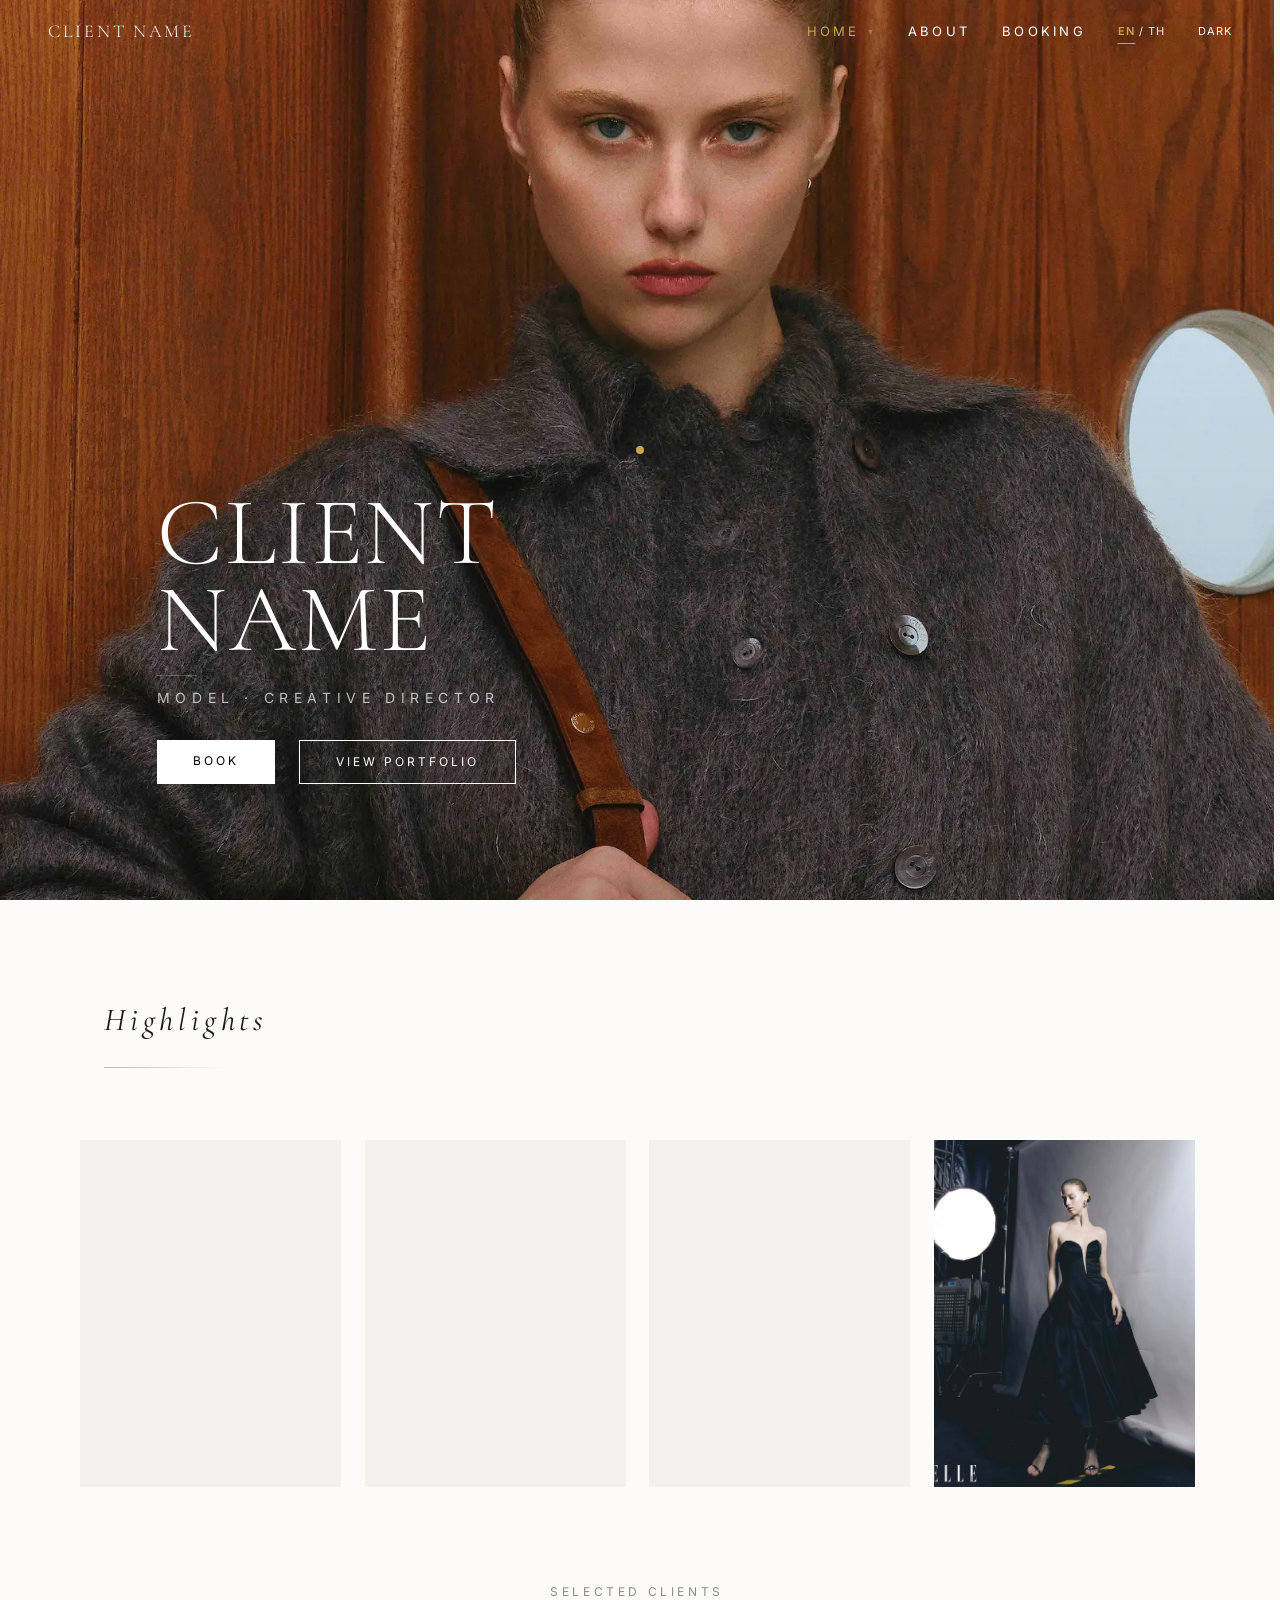
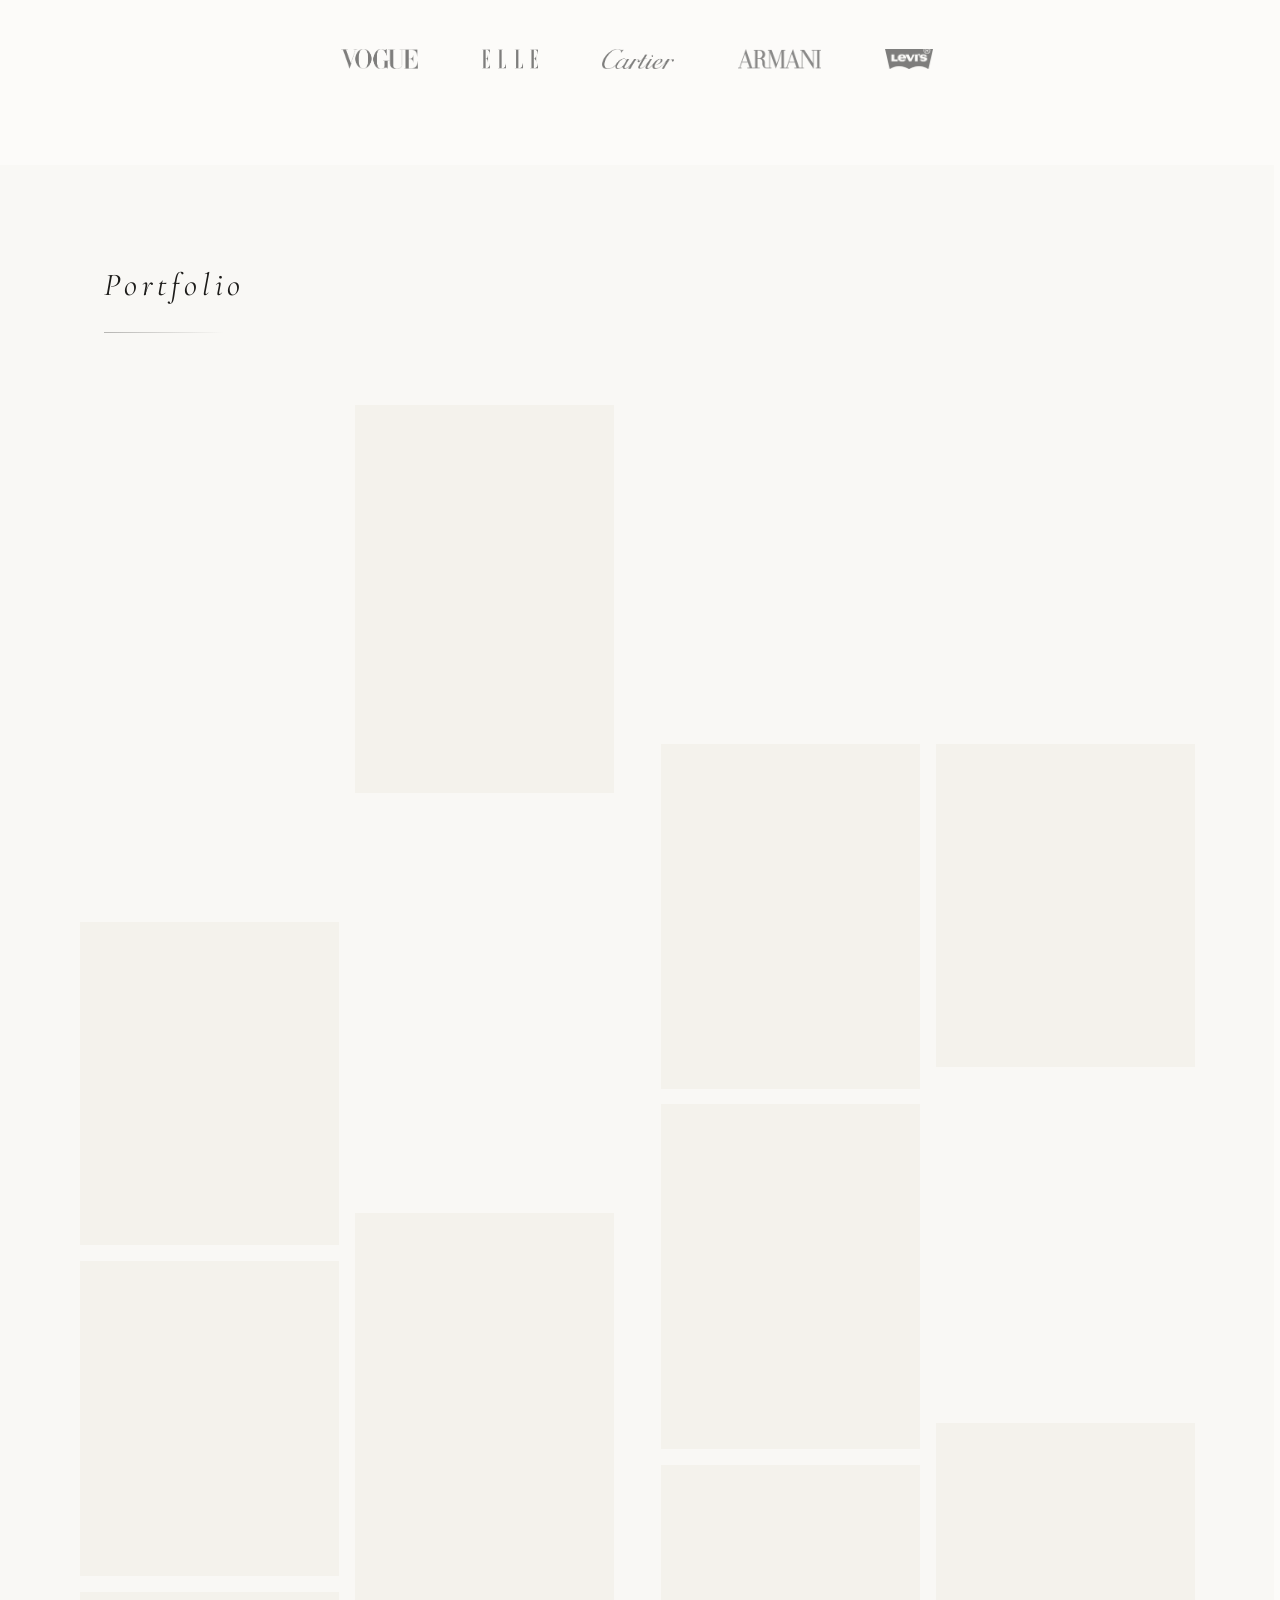
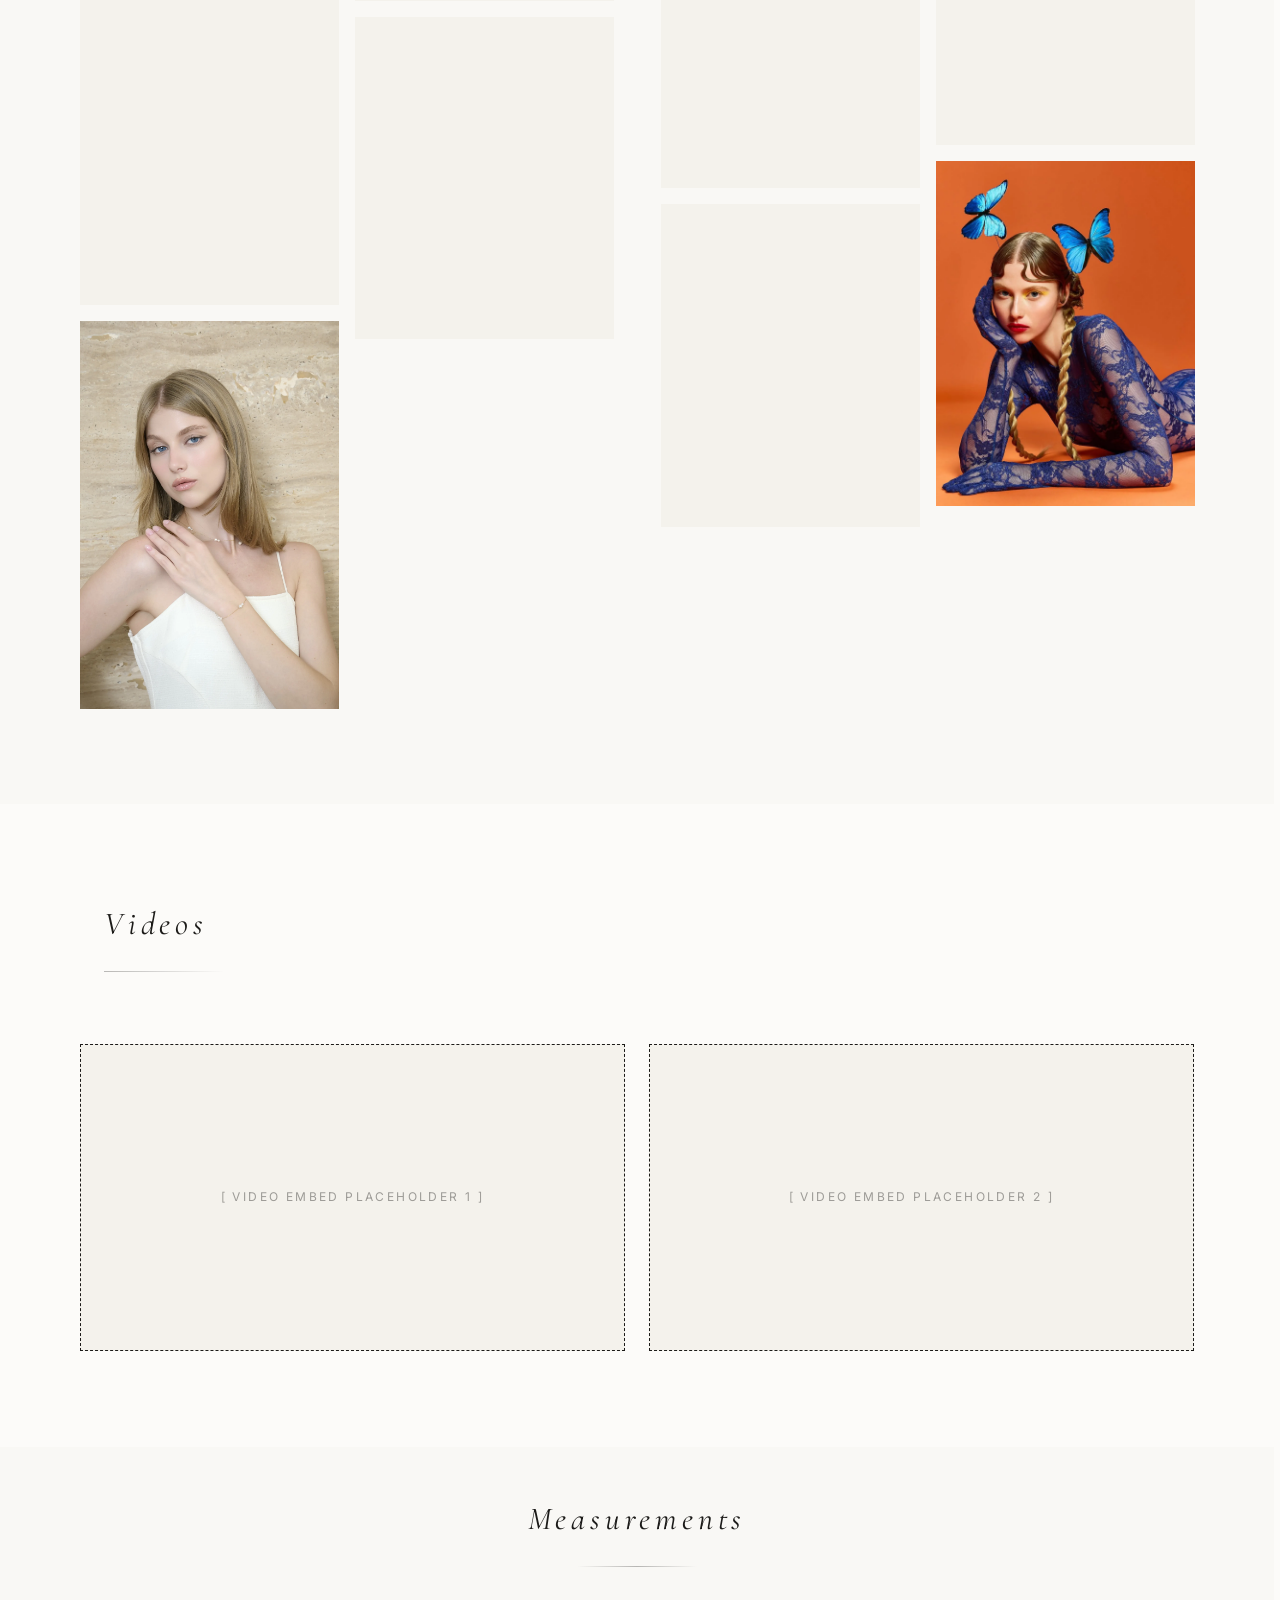
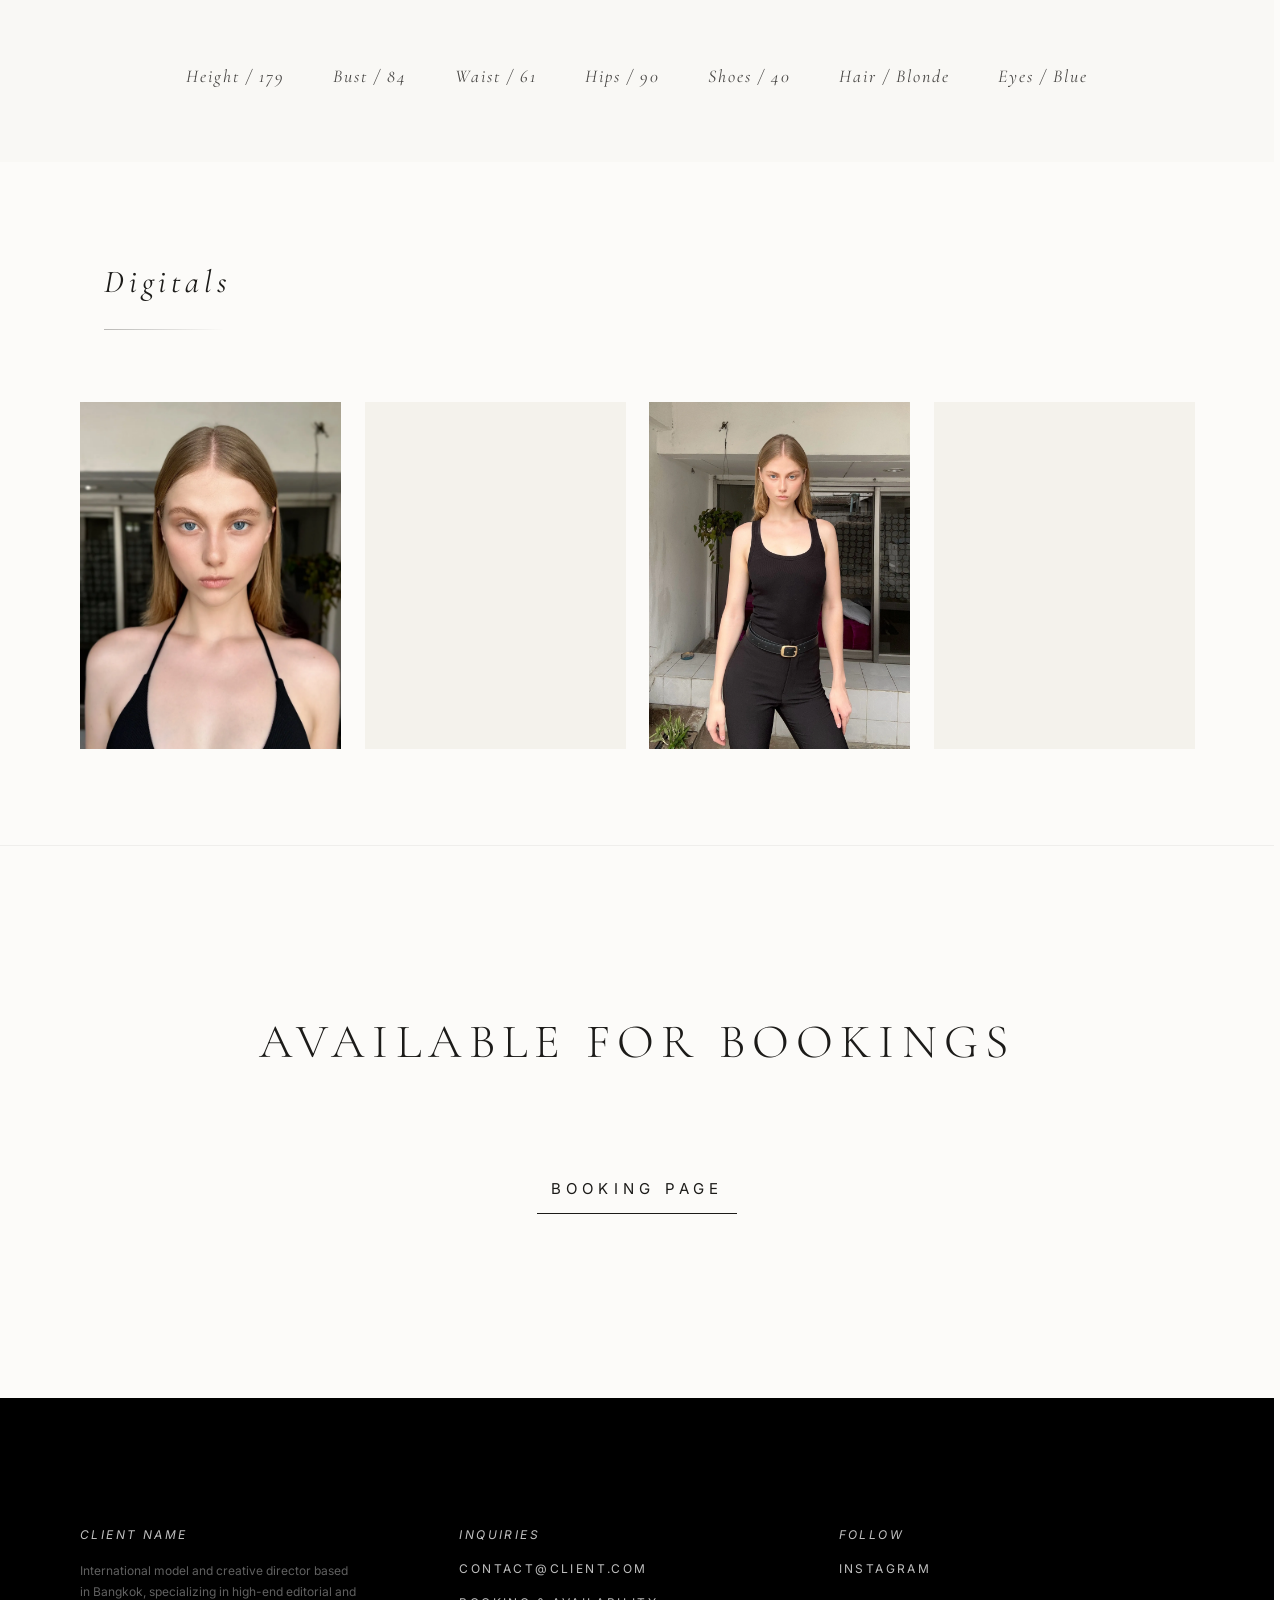
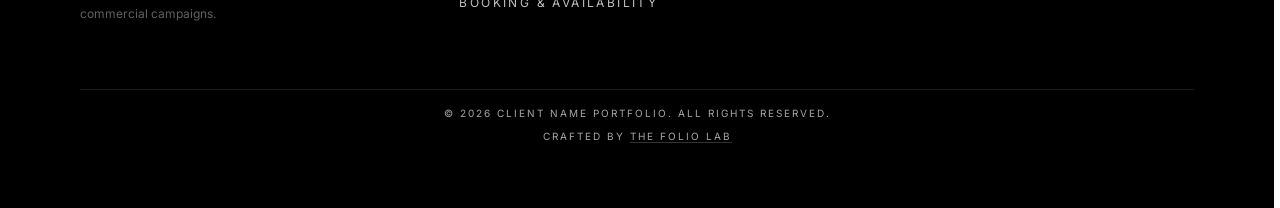
==== commit e143fe78: "Update" ====
--- a/index.html
+++ b/index.html
@@ -2,7 +2,7 @@
 <html lang="en">
 <head>
     <meta charset="UTF-8">
-    <meta name="viewport" content="width=device-width, initial-scale=1.0">
+    <meta name="viewport" content="width=device-width, initial-scale=1.0, viewport-fit=cover">
     
     <!-- =================================================================== -->
     <!-- SEO & METADATA (Update these values for each new client) -->
@@ -95,7 +95,7 @@
                 <div class="featured-grid">
                     <div class="featured-item reveal reveal-cinematic"><img src="image/highlights/01.webp" alt="Editorial" loading="lazy" decoding="async"></div>
                     <div class="featured-item reveal reveal-cinematic delay-1"><img src="image/highlights/02.webp" alt="Editorial" loading="lazy" decoding="async"></div>
-                    <div class="featured-item reveal reveal-cinematic delay-2"><img src="image/highlights/03.webp" alt="Editorial" loading="lazy" decoding="async"></div>
+                    <div class="featured-item reveal reveal-cinematic delay-2"><img src="image/highlights/03.WEBP" alt="Editorial" loading="lazy" decoding="async"></div>
                     <div class="featured-item reveal reveal-cinematic delay-3"><img src="image/highlights/04.webp" alt="Editorial" loading="lazy" decoding="async"></div>
                 </div>
             </div>
--- a/style.css
+++ b/style.css
@@ -1179,6 +1179,9 @@
 @media (max-width: 768px) {
     .modal {
         --modal-mobile-toolbar-clearance: clamp(148px, 18vh, 220px);
+        --modal-caption-height: 112px;
+        --modal-control-gap: 8px;
+        --modal-control-step: 39px;
     }
 
     .modal-content {
@@ -1217,7 +1220,7 @@
 
     .modal-caption-toggle {
         right: 16px;
-        bottom: calc(var(--modal-mobile-toolbar-clearance) + max(16px, env(safe-area-inset-bottom)) + 56px);
+        bottom: calc(var(--modal-mobile-toolbar-clearance) + max(16px, env(safe-area-inset-bottom)) + var(--modal-caption-height) + var(--modal-control-gap));
         font-size: 9px;
         letter-spacing: 0.18em;
         padding: 10px 12px;
@@ -1225,14 +1228,14 @@
 
     .modal-fullscreen-toggle {
         right: 16px;
-        bottom: calc(var(--modal-mobile-toolbar-clearance) + max(16px, env(safe-area-inset-bottom)) + 104px);
+        bottom: calc(var(--modal-mobile-toolbar-clearance) + max(16px, env(safe-area-inset-bottom)) + var(--modal-caption-height) + var(--modal-control-gap) + var(--modal-control-step));
         font-size: 9px;
         letter-spacing: 0.18em;
         padding: 10px 12px;
     }
 
     .modal:not(.has-caption-controls) .modal-fullscreen-toggle {
-        bottom: calc(var(--modal-mobile-toolbar-clearance) + max(16px, env(safe-area-inset-bottom)) + 56px);
+        bottom: calc(var(--modal-mobile-toolbar-clearance) + max(16px, env(safe-area-inset-bottom)));
     }
 }
 
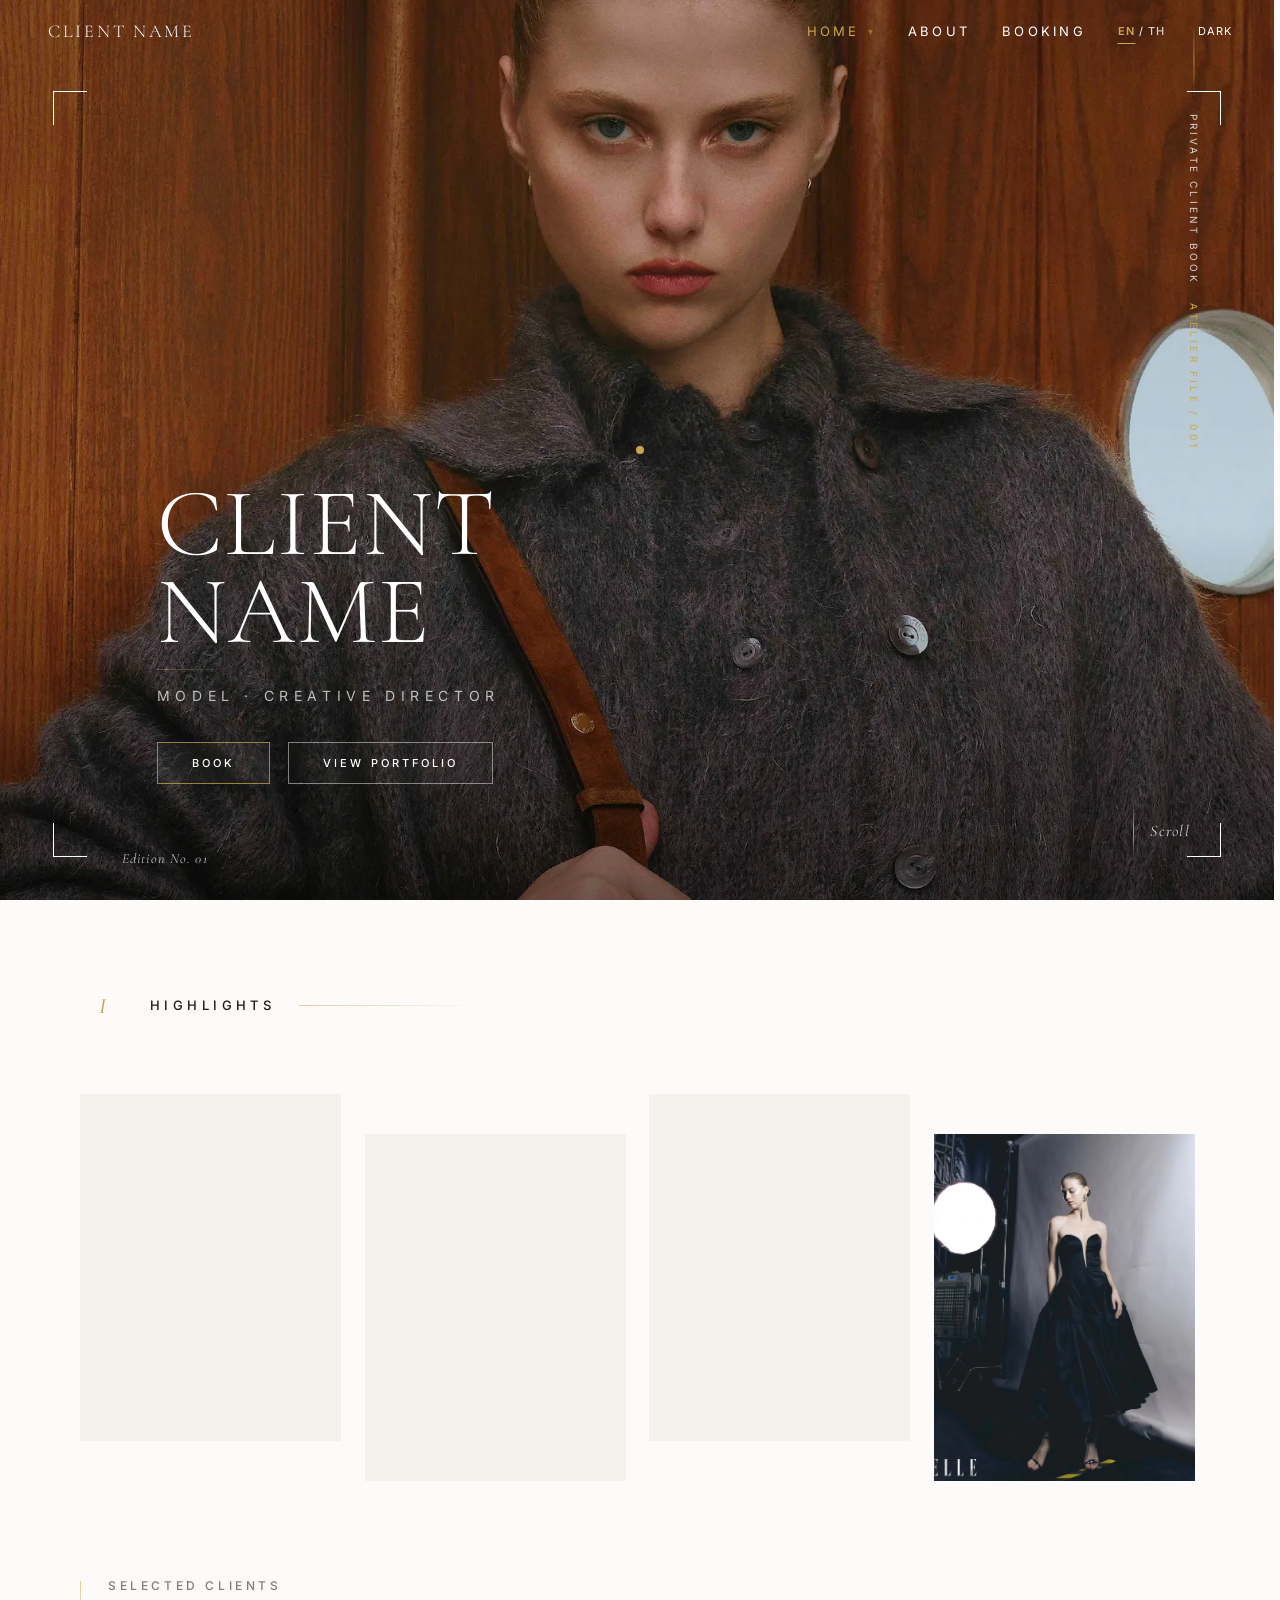
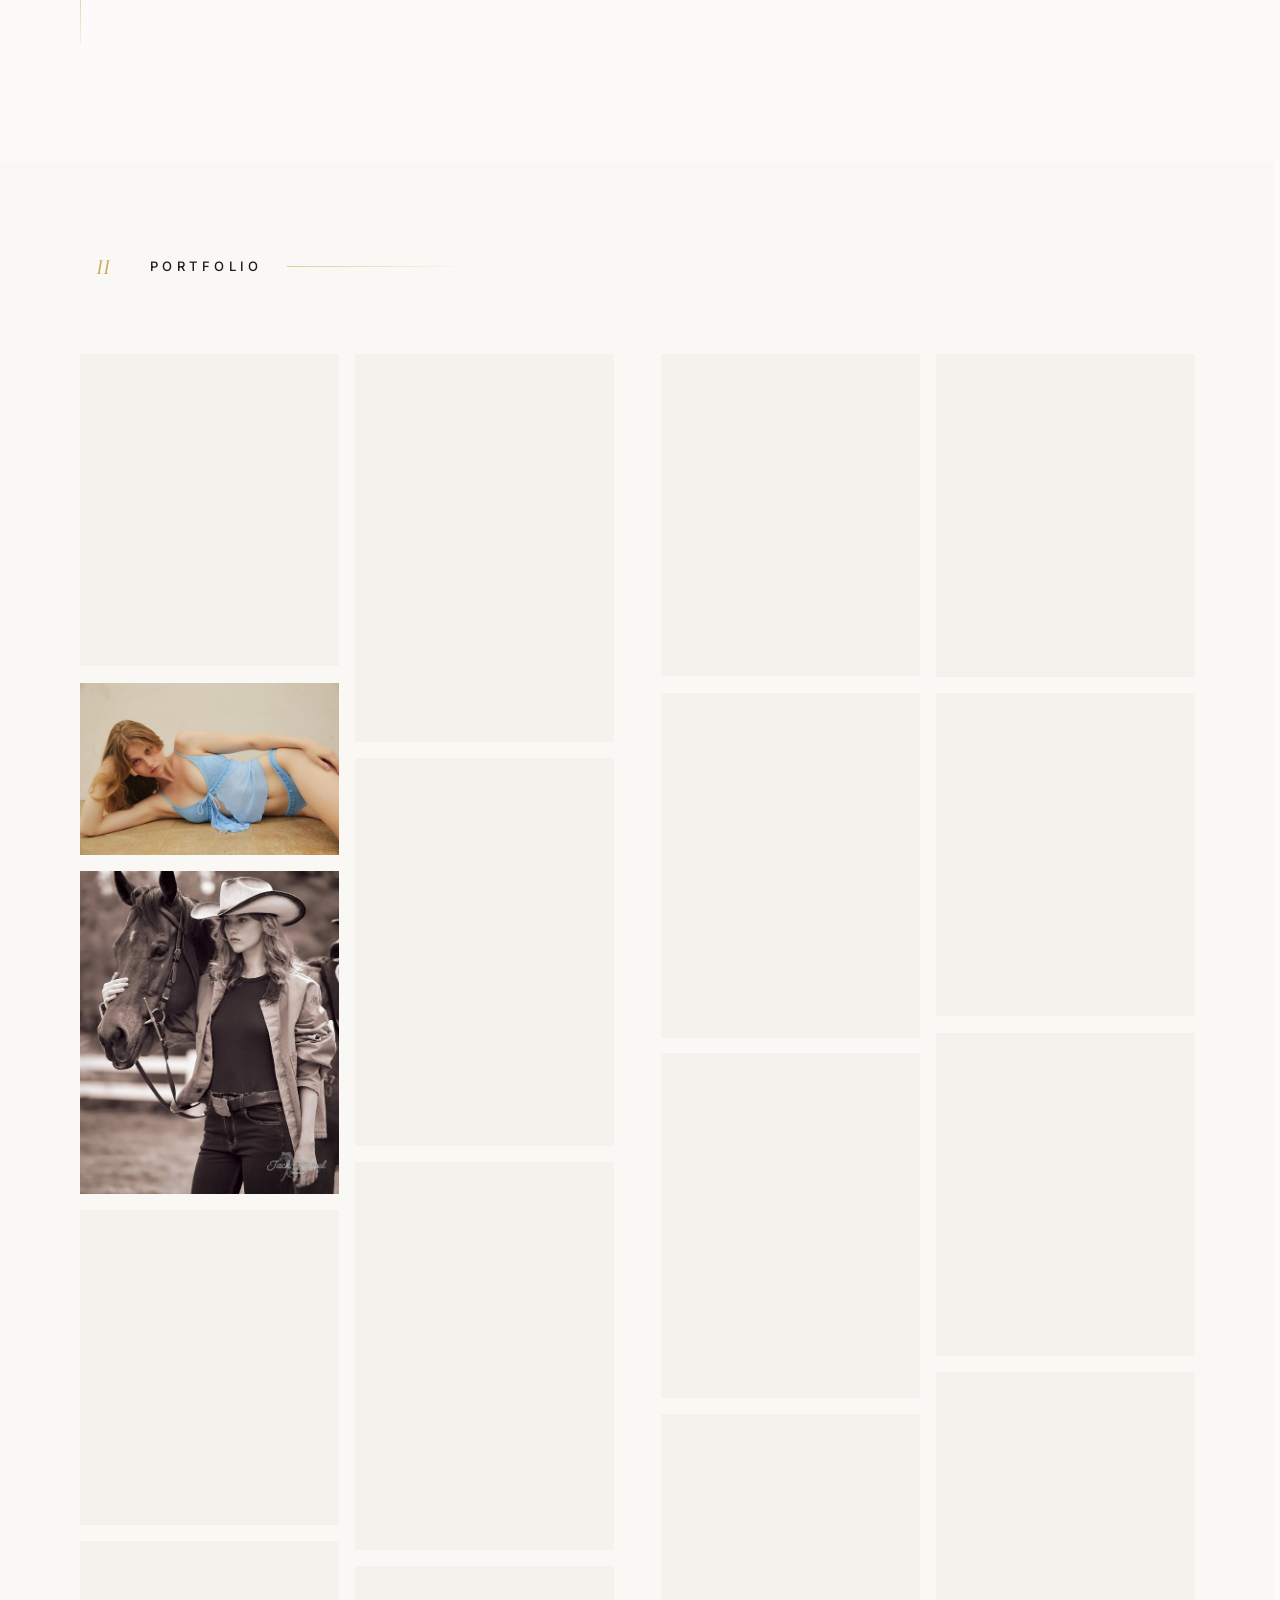
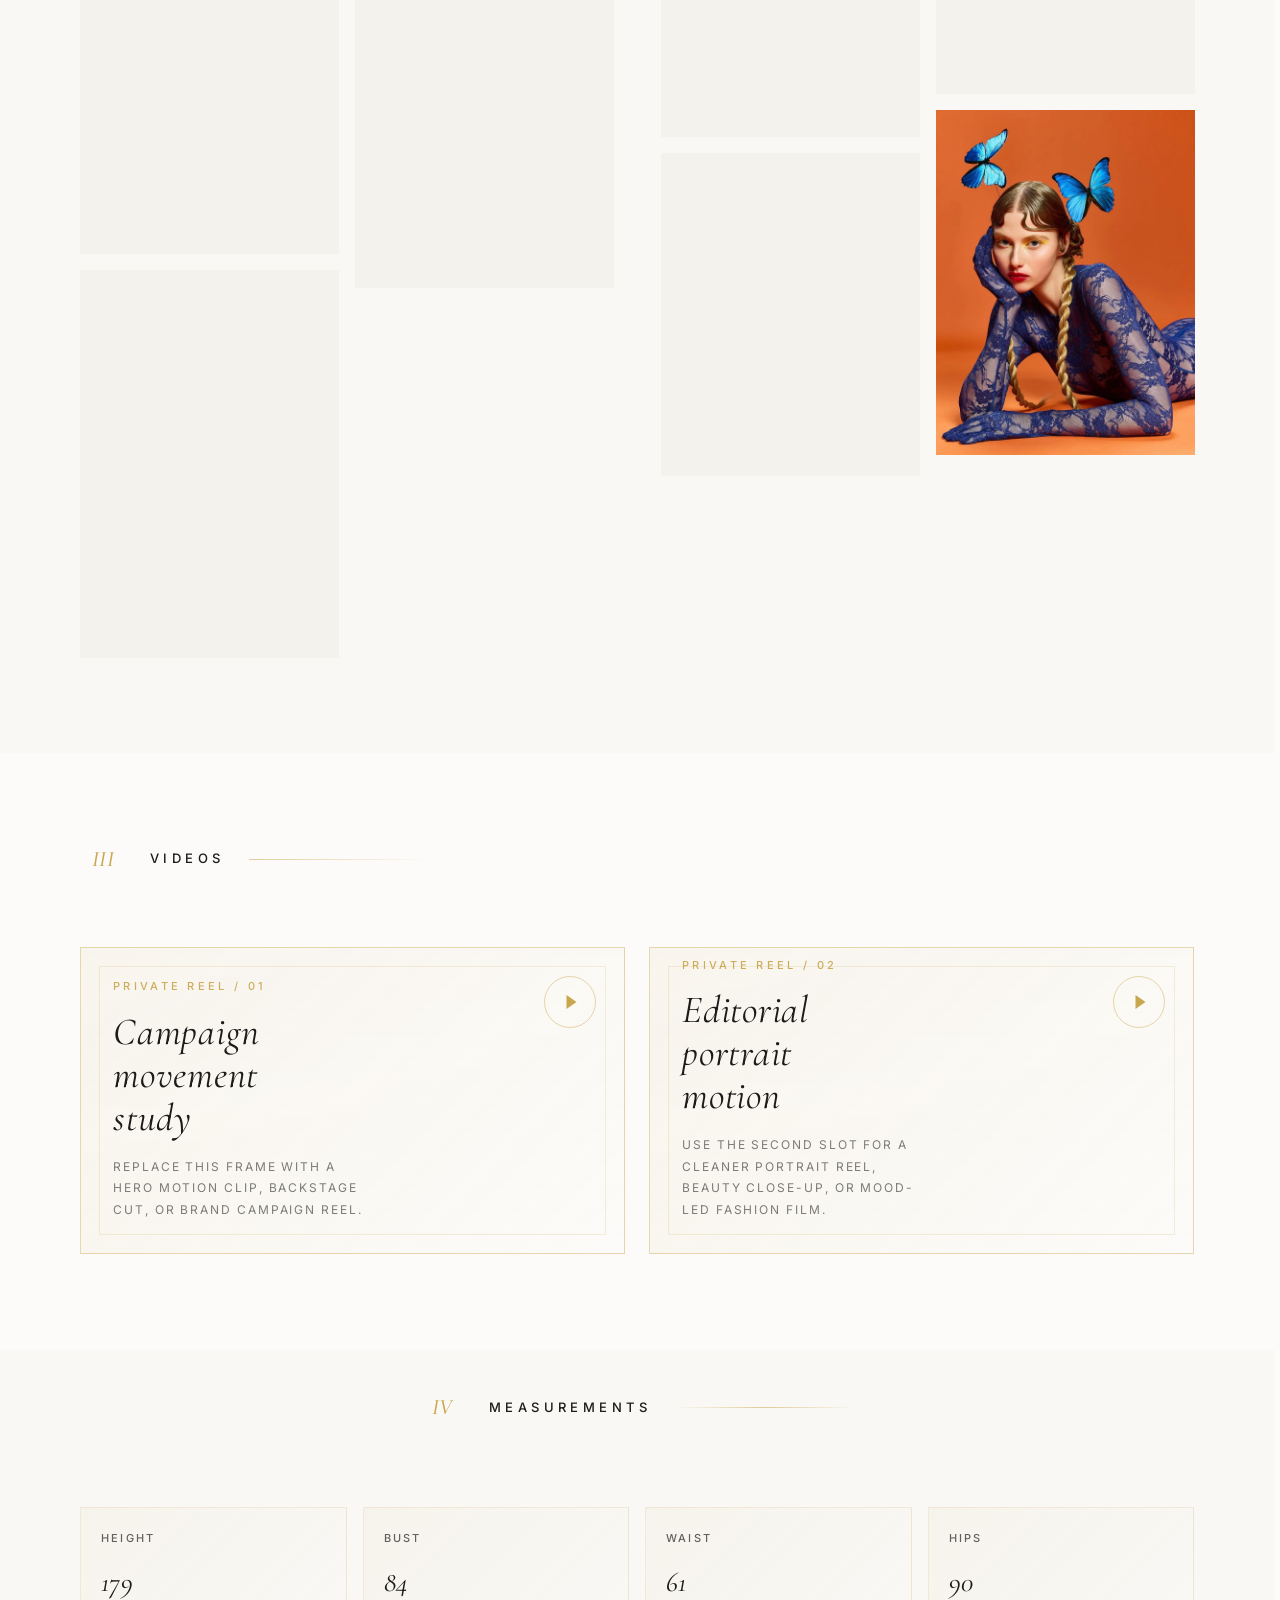
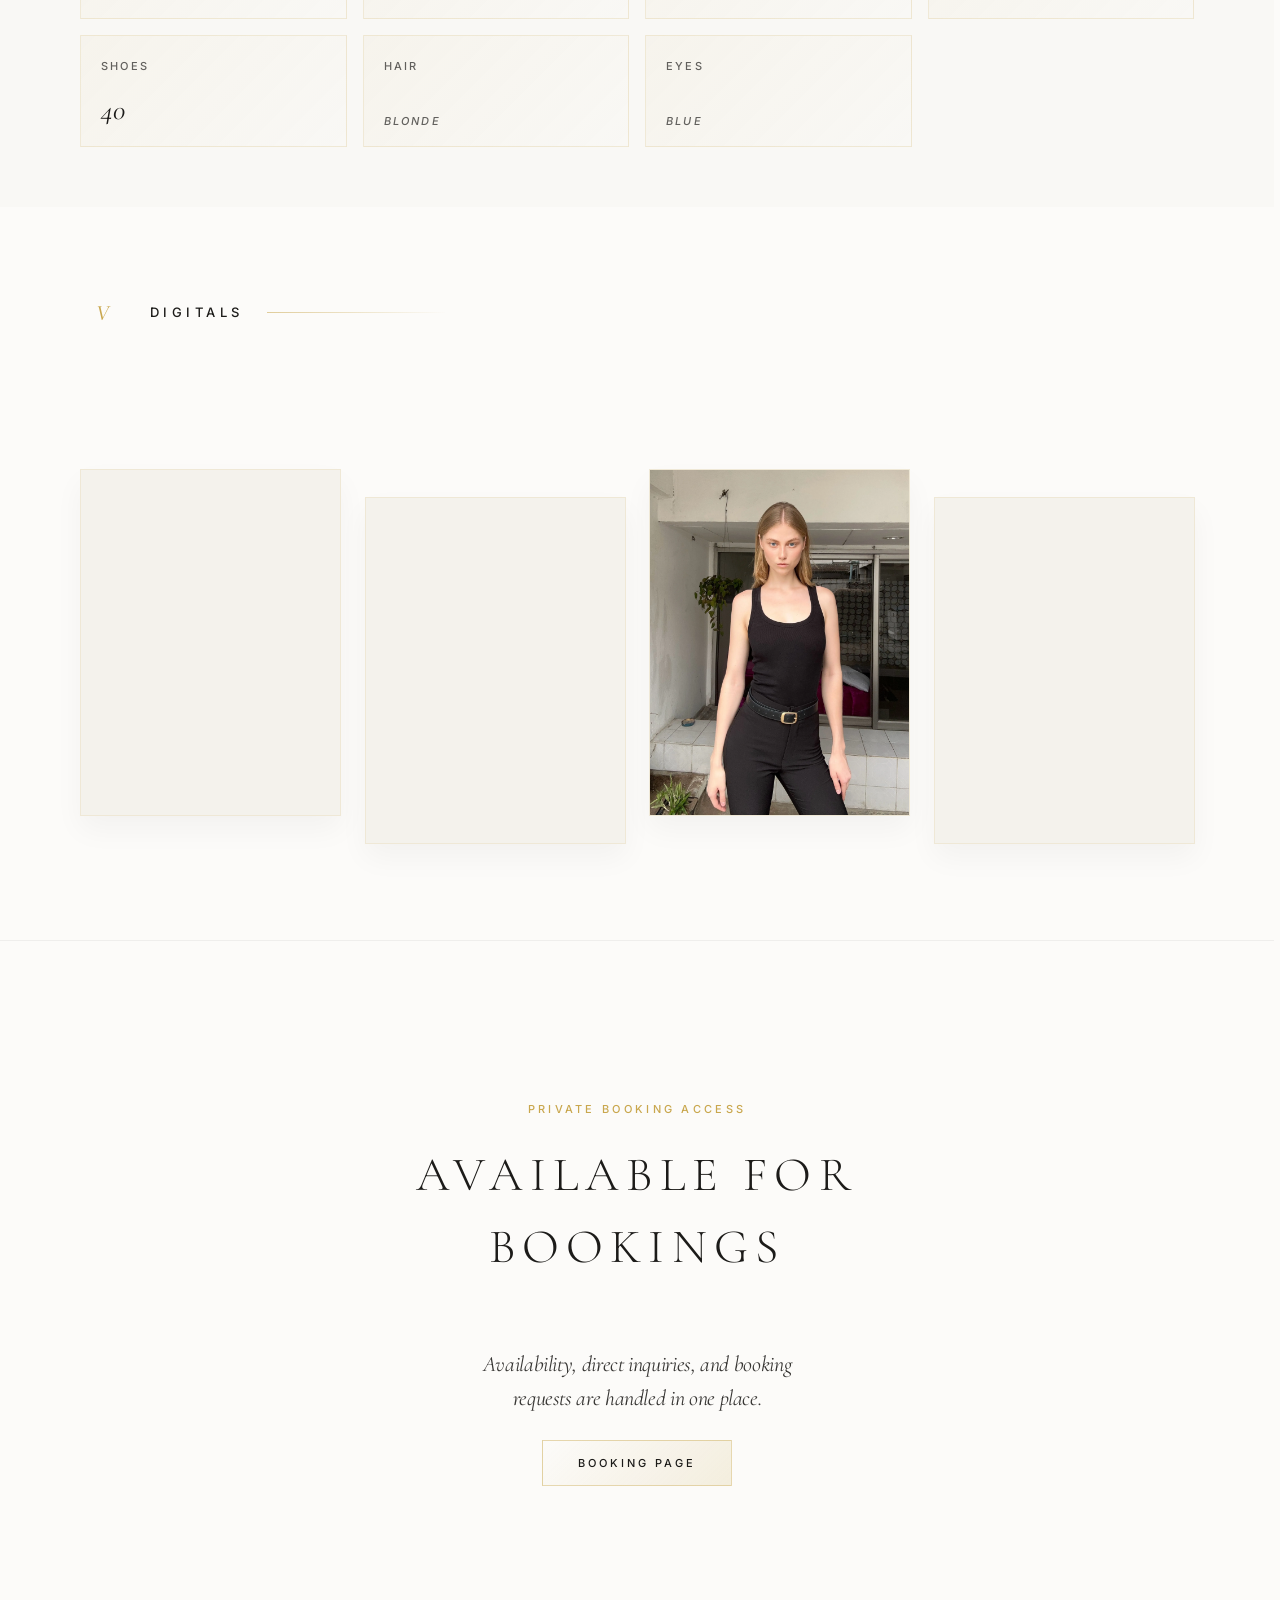
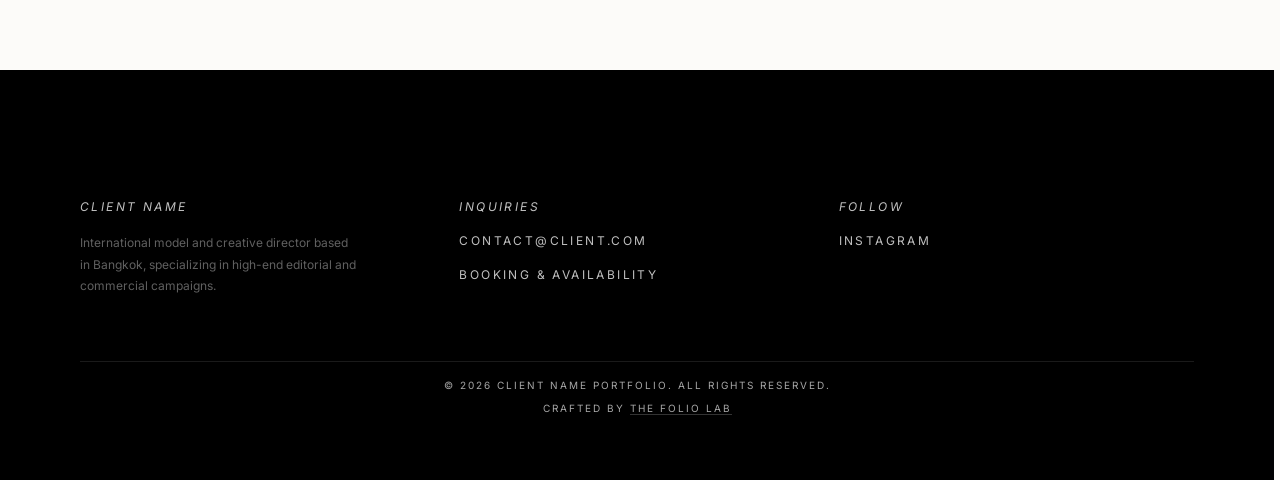
==== commit 53741032: "Full edit" ====
--- a/index.html
+++ b/index.html
@@ -55,7 +55,10 @@
 
     <!-- Luxury Splash Screen -->
     <div id="splash-screen" class="splash-screen">
-        <div class="splash-logo" id="splashClientName"></div>
+        <div class="splash-shell">
+            <div class="splash-logo" id="splashClientName"></div>
+            <div class="splash-tagline" aria-hidden="true">Private Client Book</div>
+        </div>
         <script>
             document.getElementById('splashClientName').textContent = window.CLIENT_CONFIG.name;
             Promise.race([
@@ -69,6 +72,17 @@
     <header class="hero" id="hero">
         <!-- Change the background image URL right here for new clients -->
         <div class="hero-bg" style="background-image: url('image/hero/hero.webp');"></div>
+        <div class="hero-signature" aria-hidden="true">
+            <span>Private Client Book</span>
+            <span>Atelier File / 001</span>
+        </div>
+        <div class="hero-atelier-frame" aria-hidden="true">
+            <span class="frame-corner frame-corner-tl"></span>
+            <span class="frame-corner frame-corner-tr"></span>
+            <span class="frame-corner frame-corner-bl"></span>
+            <span class="frame-corner frame-corner-br"></span>
+        </div>
+        <div class="hero-edition-note" aria-hidden="true">Edition No. 01</div>
         <div class="hero-content">
             <h1 class="reveal reveal-cinematic" id="clientNameHero"></h1>
             <p class="hero-tagline reveal reveal-cinematic delay-1">
@@ -82,17 +96,20 @@
                 <a href="#highlights" class="btn-secondary" lang="th">ดูผลงาน</a>
             </div>
         </div>
+        <a href="#highlights" class="luxury-scroll-hint" aria-label="Scroll to highlights">
+            <span>Scroll</span>
+        </a>
     </header>
 
     <!-- SECTION 2: Highlights (4 Images) -->
     <section id="highlights">
         <div class="container">
-            <p class="section-label">
+            <p class="section-label" data-chapter="I">
                 <span lang="en">Highlights</span>
                 <span lang="th">ไฮไลต์</span>
             </p>
             <div style="grid-column: span 12;">
-                <div class="featured-grid">
+                <div class="featured-grid featured-grid--luxury">
                     <div class="featured-item reveal reveal-cinematic"><img src="image/highlights/01.webp" alt="Editorial" loading="lazy" decoding="async"></div>
                     <div class="featured-item reveal reveal-cinematic delay-1"><img src="image/highlights/02.webp" alt="Editorial" loading="lazy" decoding="async"></div>
                     <div class="featured-item reveal reveal-cinematic delay-2"><img src="image/highlights/03.WEBP" alt="Editorial" loading="lazy" decoding="async"></div>
@@ -103,19 +120,19 @@
     </section>
 
     <!-- SECTION 2.5: Selected Clients -->
-    <section id="selected-clients" style="padding: 0 0 96px 0;">
-        <div class="container">
-            <div style="grid-column: span 12; text-align: center;">
-                <h3 style="font-size: 12px; letter-spacing: 0.3em; margin-bottom: 48px; opacity: 0.5; font-weight: 400;">
+    <section id="selected-clients" class="luxury-clients-section luxury-clients-section--home">
+        <div class="container">
+            <div class="luxury-clients-shell">
+                <h3 class="luxury-clients-title">
                     <span lang="en">Selected Clients</span>
                     <span lang="th">ลูกค้าที่ร่วมงาน</span>
                 </h3>
-                <div class="reveal reveal-fade delay-1" style="display: flex; justify-content: center; align-items: center; flex-wrap: wrap; gap: clamp(32px, 6vw, 64px); opacity: 0.5;">
-                    <img src="image/brand_icons/vogue.webp" alt="VOGUE" class="brand-logo" style="height: clamp(16px, 3vw, 20px); width: auto; object-fit: contain; pointer-events: none;" loading="lazy" decoding="async">
-                    <img src="image/brand_icons/elle.webp" alt="ELLE" class="brand-logo" style="height: clamp(16px, 3vw, 20px); width: auto; object-fit: contain; pointer-events: none;" loading="lazy" decoding="async">
-                    <img src="image/brand_icons/cartier.webp" alt="CARTIER" class="brand-logo" style="height: clamp(16px, 3vw, 20px); width: auto; object-fit: contain; pointer-events: none;" loading="lazy" decoding="async">
-                    <img src="image/brand_icons/armani.webp" alt="ARMANI" class="brand-logo" style="height: clamp(16px, 3vw, 20px); width: auto; object-fit: contain; pointer-events: none;" loading="lazy" decoding="async">
-                    <img src="image/brand_icons/levi.webp" alt="LEVI'S" class="brand-logo" style="height: clamp(16px, 3vw, 20px); width: auto; object-fit: contain; pointer-events: none;" loading="lazy" decoding="async">
+                <div class="reveal reveal-fade delay-1 luxury-clients-row">
+                    <img src="image/brand_icons/vogue.webp" alt="VOGUE" class="brand-logo luxury-brand-logo luxury-brand-logo--compact" loading="lazy" decoding="async">
+                    <img src="image/brand_icons/elle.webp" alt="ELLE" class="brand-logo luxury-brand-logo luxury-brand-logo--compact" loading="lazy" decoding="async">
+                    <img src="image/brand_icons/cartier.webp" alt="CARTIER" class="brand-logo luxury-brand-logo luxury-brand-logo--compact" loading="lazy" decoding="async">
+                    <img src="image/brand_icons/armani.webp" alt="ARMANI" class="brand-logo luxury-brand-logo luxury-brand-logo--compact" loading="lazy" decoding="async">
+                    <img src="image/brand_icons/levi.webp" alt="LEVI'S" class="brand-logo luxury-brand-logo luxury-brand-logo--compact" loading="lazy" decoding="async">
                 </div>
             </div>
         </div>
@@ -124,7 +141,7 @@
     <!-- SECTION 3: Full Portfolio (20 Images) -->
     <section id="portfolio" class="bg-alt">
         <div class="container">
-            <p class="section-label">
+            <p class="section-label" data-chapter="II">
                 <span lang="en">Portfolio</span>
                 <span lang="th">ผลงาน</span>
             </p>
@@ -170,24 +187,44 @@
     <!-- SECTION 4: Video Portfolio (2 Videos) -->
     <section id="motion">
         <div class="container">
-            <p class="section-label">
+            <p class="section-label" data-chapter="III">
                 <span lang="en">Videos</span>
                 <span lang="th">วิดีโอ</span>
             </p>
             <div style="grid-column: span 12;">
                 <div class="video-grid">
                     <div class="video-item reveal reveal-fade">
-                        <div style="position: relative; padding-bottom: 56.25%; height: 0;">
-                            <div style="position: absolute; top: 0; left: 0; width: 100%; height: 100%; background-color: var(--surface); display: flex; align-items: center; justify-content: center; border: 1px dashed var(--text);">
-                                <span style="font-family: var(--sans); font-size: 12px; letter-spacing: 0.2em; text-transform: uppercase; opacity: 0.4;">[ Video Embed Placeholder 1 ]</span>
+                        <div class="video-placeholder-card">
+                            <div class="video-placeholder-card__meta">
+                                <span lang="en">Private Reel / 01</span>
+                                <span lang="th">รีลส่วนตัว / 01</span>
                             </div>
+                            <div class="video-placeholder-card__play" aria-hidden="true"></div>
+                            <p class="video-placeholder-card__title">
+                                <span lang="en">Campaign movement study</span>
+                                <span lang="th">ตัวอย่างวิดีโอแคมเปญ</span>
+                            </p>
+                            <p class="video-placeholder-card__caption">
+                                <span lang="en">Replace this frame with a hero motion clip, backstage cut, or brand campaign reel.</span>
+                                <span lang="th">แทนที่ส่วนนี้ด้วยวิดีโอไฮไลต์ เบื้องหลัง หรือแคมเปญของลูกค้า</span>
+                            </p>
                         </div>
                     </div>
                     <div class="video-item reveal reveal-fade delay-2">
-                        <div style="position: relative; padding-bottom: 56.25%; height: 0;">
-                            <div style="position: absolute; top: 0; left: 0; width: 100%; height: 100%; background-color: var(--surface); display: flex; align-items: center; justify-content: center; border: 1px dashed var(--text);">
-                                <span style="font-family: var(--sans); font-size: 12px; letter-spacing: 0.2em; text-transform: uppercase; opacity: 0.4;">[ Video Embed Placeholder 2 ]</span>
+                        <div class="video-placeholder-card">
+                            <div class="video-placeholder-card__meta">
+                                <span lang="en">Private Reel / 02</span>
+                                <span lang="th">รีลส่วนตัว / 02</span>
                             </div>
+                            <div class="video-placeholder-card__play" aria-hidden="true"></div>
+                            <p class="video-placeholder-card__title">
+                                <span lang="en">Editorial portrait motion</span>
+                                <span lang="th">ตัวอย่างวิดีโอพอร์ตเทรต</span>
+                            </p>
+                            <p class="video-placeholder-card__caption">
+                                <span lang="en">Use the second slot for a cleaner portrait reel, beauty close-up, or mood-led fashion film.</span>
+                                <span lang="th">ช่องที่สองเหมาะกับบิวตี้รีล พอร์ตเทรต หรือแฟชั่นฟิล์มที่เน้นอารมณ์</span>
+                            </p>
                         </div>
                     </div>
                 </div>
@@ -198,19 +235,19 @@
     <!-- SECTION 5: Measurements -->
     <section id="measurements" class="bg-alt">
         <div class="container">
-            <p class="section-label">
+            <p class="section-label" data-chapter="IV">
                 <span lang="en">Measurements</span>
                 <span lang="th">สัดส่วน</span>
             </p>
             <div style="grid-column: span 12;">
                 <div class="info-strip">
-                    <div><span lang="en">Height</span><span lang="th">ส่วนสูง</span> / <span id="val-height"></span></div>
-                    <div><span lang="en">Bust</span><span lang="th">อก</span> / <span id="val-bust"></span></div>
-                    <div><span lang="en">Waist</span><span lang="th">เอว</span> / <span id="val-waist"></span></div>
-                    <div><span lang="en">Hips</span><span lang="th">สะโพก</span> / <span id="val-hips"></span></div>
-                    <div><span lang="en">Shoes</span><span lang="th">รองเท้า</span> / <span id="val-shoes"></span></div>
-                    <div><span lang="en">Hair</span><span lang="th">สีผม</span> / <span lang="en" id="val-hairEn"></span><span lang="th" id="val-hairTh"></span></div>
-                    <div><span lang="en">Eyes</span><span lang="th">นัยน์ตา</span> / <span lang="en" id="val-eyesEn"></span><span lang="th" id="val-eyesTh"></span></div>   
+                    <div class="info-chip"><span lang="en">Height</span><span lang="th">ส่วนสูง</span><strong id="val-height"></strong></div>
+                    <div class="info-chip"><span lang="en">Bust</span><span lang="th">อก</span><strong id="val-bust"></strong></div>
+                    <div class="info-chip"><span lang="en">Waist</span><span lang="th">เอว</span><strong id="val-waist"></strong></div>
+                    <div class="info-chip"><span lang="en">Hips</span><span lang="th">สะโพก</span><strong id="val-hips"></strong></div>
+                    <div class="info-chip"><span lang="en">Shoes</span><span lang="th">รองเท้า</span><strong id="val-shoes"></strong></div>
+                    <div class="info-chip"><span lang="en">Hair</span><span lang="th">สีผม</span><strong><span lang="en" id="val-hairEn"></span><span lang="th" id="val-hairTh"></span></strong></div>
+                    <div class="info-chip"><span lang="en">Eyes</span><span lang="th">นัยน์ตา</span><strong><span lang="en" id="val-eyesEn"></span><span lang="th" id="val-eyesTh"></span></strong></div>
                 </div>
                 <!-- Subtle Comp Card Button -->
                 <div class="reveal reveal-restrained delay-1" id="compCardContainer" style="text-align: center; margin-top: 24px;">
@@ -226,12 +263,18 @@
     <!-- SECTION 6: Digitals (4 Images) -->
     <section id="digitals">
         <div class="container">
-            <p class="section-label">
+            <p class="section-label" data-chapter="V">
                 <span lang="en">Digitals</span>
                 <span lang="th">สแนปช็อต</span>
             </p>
             <div style="grid-column: span 12;">
-                <div class="digitals-grid">
+                <div class="digitals-intro reveal reveal-restrained">
+                    <p>
+                        <span lang="en">Clean natural frames for clients, agencies, and direct booking review.</span>
+                        <span lang="th">ภาพธรรมชาติสำหรับลูกค้า เอเจนซี และการพิจารณางานโดยตรง</span>
+                    </p>
+                </div>
+                <div class="digitals-grid digitals-grid--luxury">
                     <img src="image/digitals/01.webp" alt="Digital 1" class="reveal reveal-confident" loading="lazy" decoding="async">
                     <img src="image/digitals/02.webp" alt="Digital 2" class="reveal reveal-confident delay-1" loading="lazy" decoding="async">
                     <img src="image/digitals/03.webp" alt="Digital 3" class="reveal reveal-confident delay-2" loading="lazy" decoding="async">
@@ -242,14 +285,24 @@
     </section>
 
     <section class="cta-section">
-        <h2>
-            <span lang="en">Available for bookings</span>
-            <span lang="th">ติดต่องานและจองคิว</span>
-        </h2>
-        <a href="/booking.html" class="btn-bold reveal reveal-restrained delay-1">
-            <span lang="en">Booking Page</span>
-            <span lang="th">ไปที่หน้าการจอง</span>
-        </a>
+        <div class="cta-section__inner reveal reveal-emotional">
+            <p class="cta-section__eyebrow">
+                <span lang="en">Private Booking Access</span>
+                <span lang="th">การจองคิวแบบส่วนตัว</span>
+            </p>
+            <h2>
+                <span lang="en">Available for bookings</span>
+                <span lang="th">ติดต่องานและจองคิว</span>
+            </h2>
+            <p class="cta-section__copy">
+                <span lang="en">Availability, direct inquiries, and booking requests are handled in one place.</span>
+                <span lang="th">ตรวจสอบตารางงาน ติดต่อสอบถาม และส่งคำขอจองคิวได้ในที่เดียว</span>
+            </p>
+            <a href="/booking.html" class="btn-bold reveal reveal-restrained delay-1">
+                <span lang="en">Booking Page</span>
+                <span lang="th">ไปที่หน้าการจอง</span>
+            </a>
+        </div>
     </section>
 
     <a href="#hero" class="back-to-top">
--- a/style.css
+++ b/style.css
@@ -8,6 +8,8 @@
     --white: #ffffff;
     --light-gray: #f5f5f5;
     --gold: #C9A74E; /* Primary Accent Color */
+    --gold-soft: rgba(201, 167, 78, 0.42);
+    --gold-faint: rgba(201, 167, 78, 0.16);
 
     /* 2. BRAND FONTS */
     --serif: 'Cormorant Garamond', serif;
@@ -37,6 +39,8 @@
     --alt-bg: #171512; /* Warm mid-dark gray */
     --border-subtle: rgba(255, 255, 255, 0.08); /* Slightly softer */
     --scrollbar-thumb: rgba(255, 255, 255, 0.3);
+    --gold-soft: rgba(201, 167, 78, 0.5);
+    --gold-faint: rgba(201, 167, 78, 0.2);
 }
 
 html {
@@ -140,6 +144,17 @@
     pointer-events: none; /* Foolproof kill switch: Blocks all click events and modal triggers */
 }
 [data-theme="dark"] .brand-logo { filter: invert(1) brightness(0.9); }
+
+.luxury-brand-logo {
+    height: 30px;
+    width: auto;
+    object-fit: contain;
+    opacity: 0.58;
+}
+
+.luxury-brand-logo--compact {
+    height: clamp(16px, 3vw, 20px);
+}
 
 /* Grid System */
 .container {
@@ -480,25 +495,156 @@
     content: '';
     position: absolute;
     inset: 0;
-    background: linear-gradient(to top, rgba(0,0,0,0.2), transparent);
+    background:
+        linear-gradient(to top, rgba(0,0,0,0.5), rgba(0,0,0,0.12) 42%, rgba(0,0,0,0.22)),
+        radial-gradient(circle at 22% 24%, rgba(201, 167, 78, 0.12), transparent 34%);
 }
 
 .hero-content {
     position: relative;
     z-index: 1;
-    max-width: 600px;
+    max-width: 640px;
     margin-left: 6vw; /* Editorial asymmetry */
     padding-bottom: 4vh; /* Lift slightly from bottom */
 }
 
+#clientNameHero {
+    max-width: min(8.6ch, 64vw);
+    text-wrap: balance;
+    line-height: 0.92;
+    font-weight: 300;
+    letter-spacing: 0.015em;
+    text-shadow: 0 12px 24px rgba(0, 0, 0, 0.12);
+}
+
+.hero-signature {
+    position: absolute;
+    top: 50%;
+    right: var(--margin);
+    z-index: 2;
+    display: flex;
+    align-items: center;
+    gap: 18px;
+    color: rgba(255, 255, 255, 0.78);
+    font-family: var(--sans);
+    font-size: 10px;
+    font-weight: 400;
+    letter-spacing: 0.32em;
+    line-height: 1;
+    text-transform: uppercase;
+    transform: translateY(-50%) rotate(90deg);
+    transform-origin: right center;
+    pointer-events: none;
+}
+
+.hero-signature::before {
+    content: '';
+    width: 72px;
+    height: 1px;
+    background: linear-gradient(to right, transparent, var(--gold), transparent);
+    opacity: 0.8;
+}
+
+.hero-signature span:last-child {
+    color: var(--gold);
+}
+
+.hero-edition-note {
+    position: absolute;
+    left: calc(var(--margin) + 42px);
+    bottom: 34px;
+    z-index: 2;
+    color: rgba(255, 255, 255, 0.72);
+    font-family: var(--serif);
+    font-size: 14px;
+    font-style: italic;
+    letter-spacing: 0.08em;
+    line-height: 1;
+    pointer-events: none;
+}
+
+.hero-atelier-frame {
+    position: absolute;
+    inset: 92px 54px 44px;
+    z-index: 2;
+    pointer-events: none;
+}
+
+.frame-corner {
+    position: absolute;
+    width: 34px;
+    height: 34px;
+    border-color: rgba(201, 167, 78, 0.78);
+}
+
+.frame-corner-tl {
+    top: -1px;
+    left: -1px;
+    border-top: 1px solid;
+    border-left: 1px solid;
+}
+
+.frame-corner-tr {
+    top: -1px;
+    right: -1px;
+    border-top: 1px solid;
+    border-right: 1px solid;
+}
+
+.frame-corner-bl {
+    bottom: -1px;
+    left: -1px;
+    border-bottom: 1px solid;
+    border-left: 1px solid;
+}
+
+.frame-corner-br {
+    right: -1px;
+    bottom: -1px;
+    border-right: 1px solid;
+    border-bottom: 1px solid;
+}
+
+.luxury-scroll-hint {
+    position: absolute;
+    right: calc(var(--margin) + 4px);
+    bottom: 40px;
+    z-index: 2;
+    display: inline-flex;
+    align-items: center;
+    gap: 16px;
+    color: rgba(255, 255, 255, 0.78);
+    font-family: var(--serif);
+    font-size: 16px;
+    font-style: italic;
+    letter-spacing: 0.08em;
+    line-height: 1;
+    text-transform: none;
+}
+
+.luxury-scroll-hint::before {
+    content: '';
+    width: 1px;
+    height: 58px;
+    background: linear-gradient(to bottom, transparent, var(--gold), transparent);
+    opacity: 0.95;
+    transform-origin: top;
+    animation: luxuryThreadPulse 2.6s cubic-bezier(0.16, 1, 0.3, 1) infinite;
+}
+
+@keyframes luxuryThreadPulse {
+    0%, 100% { transform: scaleY(0.72); opacity: 0.45; }
+    45% { transform: scaleY(1); opacity: 1; }
+}
+
 .hero-tagline {
     font-family: var(--sans);
-    font-size: 13px;
+    font-size: 12px;
     font-weight: 400;
     text-transform: uppercase;
-    letter-spacing: 0.5em; /* Editorial wide tracking */
+    letter-spacing: 0.42em;
     opacity: 0.7;
-    margin-top: 24px; 
+    margin-top: 28px;
     position: relative;
 }
 
@@ -506,12 +652,12 @@
 .hero-tagline::before {
     content: '';
     position: absolute;
-    top: -12px; /* Positioned exactly in the middle of the gap */
+    top: -16px;
     left: 0;
     width: 0;
     height: 1px;
-    background-color: var(--white);
-    opacity: 0.3;
+    background: linear-gradient(to right, var(--gold), rgba(255, 255, 255, 0.2));
+    opacity: 0.55;
     transition: width 1s cubic-bezier(0.16, 1, 0.3, 1) 0.2s; /* Synchronized with delay-1 */
 }
 
@@ -521,13 +667,13 @@
 }
 
 .hero-tagline.reveal.active::before {
-    width: 40px;
+    width: 56px;
 }
 
 .hero-btns {
-    margin-top: 32px;
+    margin-top: 36px;
     display: flex;
-    gap: 24px;
+    gap: 18px;
 }
 
 .btn-primary, .btn-secondary, .btn-bold, .lang-switch span {
@@ -535,8 +681,54 @@
     -webkit-tap-highlight-color: transparent; /* Removes the default browser gray blink */
 }
 
-.btn-primary { background: var(--white); color: var(--black); padding: 12px 36px; font-size: 12px; text-transform: uppercase; letter-spacing: 0.25em; }
-.btn-secondary { border: 1px solid var(--white); color: var(--white); padding: 12px 36px; font-size: 12px; text-transform: uppercase; letter-spacing: 0.25em; }
+.btn-primary,
+.btn-secondary {
+    position: relative;
+    isolation: isolate;
+    overflow: hidden;
+    padding: 12px 34px;
+    font-size: 11px;
+    font-weight: 500;
+    text-transform: uppercase;
+    letter-spacing: 0.28em;
+}
+
+.btn-primary {
+    background: rgba(255, 255, 255, 0.92);
+    color: var(--black);
+    border: 1px solid rgba(255, 255, 255, 0.62);
+}
+
+.btn-secondary {
+    border: 1px solid rgba(255, 255, 255, 0.52);
+    color: var(--white);
+    background: rgba(255, 255, 255, 0.03);
+}
+
+.hero .btn-primary {
+    background: rgba(255, 255, 255, 0.04);
+    color: var(--white);
+    border: 1px solid rgba(201, 167, 78, 0.72);
+}
+
+.hero .btn-secondary {
+    border-color: rgba(255, 255, 255, 0.46);
+    background: rgba(255, 255, 255, 0.02);
+}
+
+.btn-primary::after,
+.btn-secondary::after {
+    content: '';
+    position: absolute;
+    left: 18px;
+    right: 18px;
+    bottom: 8px;
+    height: 1px;
+    background: var(--gold);
+    transform: scaleX(0);
+    transform-origin: left;
+    transition: transform 0.45s cubic-bezier(0.16, 1, 0.3, 1);
+}
 
 @media (hover: hover) {
     .back-to-top:hover { 
@@ -556,21 +748,36 @@
     }
 
     .btn-primary:hover {
-        background-color: var(--gold);
-        color: var(--white);
+        background-color: rgba(255, 255, 255, 0.98);
+        color: var(--black);
+        border-color: var(--gold);
         opacity: 1;
         transition-delay: 0.1s;
     }
 
+    .hero .btn-primary:hover {
+        background-color: rgba(201, 167, 78, 0.12);
+        color: var(--white);
+        border-color: var(--gold);
+    }
+
     .btn-secondary:hover {
         border-color: var(--gold);
-        color: var(--gold);
+        color: var(--white);
+        background: rgba(255, 255, 255, 0.08);
         opacity: 1;
         transition-delay: 0.1s;
     }
 
+    .btn-primary:hover::after,
+    .btn-secondary:hover::after {
+        transform: scaleX(1);
+        transition-delay: 0.1s;
+    }
+
     .btn-bold:hover {
-        border-bottom-color: transparent;
+        border-color: var(--gold);
+        background-color: var(--gold-faint);
         transform: translateY(-2px);
         color: var(--gold);
         transition-delay: 0.1s;
@@ -664,6 +871,11 @@
     grid-template-columns: repeat(4, 1fr);
     gap: var(--gutter);
     contain: layout; /* Helps Safari performance and stability */
+}
+
+.featured-grid--luxury .featured-item:nth-child(2),
+.featured-grid--luxury .featured-item:nth-child(4) {
+    margin-top: 40px;
 }
 
 .featured-item {
@@ -750,6 +962,88 @@
     transition: transform 0.8s cubic-bezier(0.16, 1, 0.3, 1), opacity 0.8s cubic-bezier(0.16, 1, 0.3, 1);
 }
 
+.video-placeholder-card {
+    position: relative;
+    aspect-ratio: 16 / 9;
+    display: flex;
+    flex-direction: column;
+    justify-content: flex-end;
+    gap: 16px;
+    padding: 32px;
+    border: 1px solid var(--gold-soft);
+    background:
+        linear-gradient(180deg, rgba(255,255,255,0.1), rgba(255,255,255,0)),
+        linear-gradient(135deg, rgba(201, 167, 78, 0.08), rgba(0,0,0,0));
+    overflow: hidden;
+}
+
+.video-placeholder-card::before {
+    content: '';
+    position: absolute;
+    inset: 18px;
+    border: 1px solid rgba(201, 167, 78, 0.18);
+    pointer-events: none;
+}
+
+.video-placeholder-card__meta,
+.video-placeholder-card__title,
+.video-placeholder-card__caption {
+    position: relative;
+    z-index: 1;
+}
+
+.video-placeholder-card__meta {
+    font-family: var(--sans);
+    font-size: 11px;
+    font-weight: 500;
+    letter-spacing: 0.3em;
+    text-transform: uppercase;
+    color: var(--gold);
+    opacity: 0.92;
+}
+
+.video-placeholder-card__title {
+    font-family: var(--serif);
+    font-size: clamp(28px, 3vw, 40px);
+    font-style: italic;
+    line-height: 1.12;
+    letter-spacing: 0.02em;
+    max-width: 10ch;
+}
+
+.video-placeholder-card__caption {
+    max-width: 32ch;
+    font-family: var(--sans);
+    font-size: 12px;
+    line-height: 1.8;
+    letter-spacing: 0.16em;
+    text-transform: uppercase;
+    opacity: 0.56;
+}
+
+.video-placeholder-card__play {
+    position: absolute;
+    top: 28px;
+    right: 28px;
+    width: 52px;
+    height: 52px;
+    border: 1px solid rgba(201, 167, 78, 0.45);
+    border-radius: 999px;
+}
+
+.video-placeholder-card__play::before {
+    content: '';
+    position: absolute;
+    top: 50%;
+    left: 50%;
+    width: 0;
+    height: 0;
+    border-top: 7px solid transparent;
+    border-bottom: 7px solid transparent;
+    border-left: 10px solid var(--gold);
+    transform: translate(-35%, -50%);
+}
+
 .video-grid video, .video-grid iframe, .video-grid wistia-player {
     width: 100%;
     aspect-ratio: 16 / 9;
@@ -774,6 +1068,83 @@
     gap: var(--gutter);
     contain: layout; /* Locks the grid geometry to prevent JS sorting scramble */
 }
+
+.digitals-intro {
+    width: min(540px, 100%);
+    margin: 0 0 36px auto;
+    padding: 0 0 0 28px;
+    border-left: 1px solid rgba(201, 167, 78, 0.32);
+}
+
+.digitals-intro p {
+    font-family: var(--serif);
+    font-size: 20px;
+    font-style: italic;
+    line-height: 1.6;
+    color: var(--text);
+    opacity: 0.86;
+    text-wrap: balance;
+}
+
+.luxury-clients-section {
+    padding: 0 0 112px;
+}
+
+.luxury-clients-shell {
+    grid-column: span 12;
+    position: relative;
+    padding-left: 28px;
+    text-align: left;
+}
+
+.luxury-clients-shell::before {
+    content: '';
+    position: absolute;
+    top: 4px;
+    left: 0;
+    bottom: 4px;
+    width: 1px;
+    background: linear-gradient(to bottom, rgba(201, 167, 78, 0.56), rgba(201, 167, 78, 0.1));
+}
+
+.luxury-clients-title,
+.luxury-clients-heading {
+    margin-bottom: 34px;
+    font-family: var(--sans);
+    font-size: 12px;
+    font-weight: 500;
+    letter-spacing: 0.3em;
+    text-transform: uppercase;
+    opacity: 0.56;
+    text-align: left;
+}
+
+.luxury-clients-row {
+    display: flex;
+    justify-content: flex-start;
+    align-items: center;
+    flex-wrap: wrap;
+    gap: clamp(28px, 5vw, 56px);
+}
+
+.luxury-clients-shell--about {
+    padding: 96px 0 96px 28px;
+}
+
+.luxury-clients-row--about {
+    gap: clamp(42px, 8vw, 96px);
+}
+
+.digitals-grid--luxury img {
+    border: 1px solid rgba(201, 167, 78, 0.14);
+    box-shadow: 0 14px 28px rgba(0, 0, 0, 0.04);
+}
+
+.digitals-grid--luxury img:nth-child(2),
+.digitals-grid--luxury img:nth-child(4) {
+    margin-top: 28px;
+}
+
 .digitals-grid img {
     width: 100%;
     aspect-ratio: 3 / 4;
@@ -814,59 +1185,79 @@
 /* Section Labels for UX */
 .section-label {
     grid-column: span 12;
-    font-family: var(--serif);
-    font-size: 32px;
-    font-style: italic;
-    text-transform: capitalize;
-    letter-spacing: 0.15em;
+    display: inline-flex;
+    align-items: center;
+    gap: 24px;
+    font-family: var(--sans);
+    font-size: 13px;
+    font-style: normal;
+    font-weight: 500;
+    text-transform: uppercase;
+    letter-spacing: 0.34em;
     color: var(--text);
     opacity: 1; /* Ensures labels stay strictly black on white backgrounds */
-    margin-bottom: 48px; 
+    margin-bottom: 54px;
     text-align: left; /* Shift from center to left for editorial feel */
-    padding-left: 24px; /* Subtle offset */
+    padding-left: 0;
 }
 
 .section-label {
     position: relative; /* Needed for absolute positioning of pseudo-elements */
-    padding-bottom: 24px; /* Space for the line below */
+    padding-bottom: 0;
 }
 
 .section-label::before {
+    content: attr(data-chapter);
+    position: static;
+    display: inline-flex;
+    align-items: center;
+    justify-content: center;
+    width: 46px;
+    min-width: 46px;
+    height: 1px;
+    padding-top: 1px;
+    background: none;
+    color: var(--gold);
+    font-family: var(--serif);
+    font-size: 22px;
+    font-style: italic;
+    letter-spacing: 0.02em;
+    opacity: 1;
+}
+
+.section-label::after {
     content: '';
-    position: absolute;
-    bottom: 0;
-    left: 24px; /* Match padding */
-    width: 120px;
+    width: min(18vw, 180px);
     height: 1px;
-    background: linear-gradient(to right, var(--text), transparent); /* Fade out to the right */
-    opacity: 0.3;
-}
-
-.section-label::after { content: none; }
+    background: linear-gradient(to right, var(--gold), transparent);
+    opacity: 0.55;
+}
 
 /* Center alignment override for Measurements */
 #measurements .section-label {
-    text-align: center;
-    padding-left: 0;
+    justify-content: center;
+    width: 100%;
 }
 #measurements .section-label::before {
-    left: 50%;
-    transform: translateX(-50%);
-    background: linear-gradient(to right, transparent, var(--text), transparent); /* Fade evenly */
+    transform: none;
+    background: none;
+}
+#measurements .section-label::after {
+    background: linear-gradient(to right, transparent, var(--gold), transparent);
 }
 
 /* --- 5. SUBPAGE HEADERS (Independent from Homepage) --- */
 .page-header {
     font-family: var(--serif);
-    font-size: 44px;
+    font-size: clamp(40px, 6vw, 72px);
     font-style: italic;
     text-transform: capitalize;
-    letter-spacing: 0.15em;
+    letter-spacing: 0.04em;
     color: var(--text);
     text-align: left;
-    margin-bottom: 48px;
+    margin-bottom: 56px;
     position: relative;
-    padding-bottom: 24px;
+    padding-bottom: 28px;
 }
 
 .page-header::before {
@@ -874,10 +1265,10 @@
     position: absolute;
     bottom: 0;
     left: 0;
-    width: 150px; /* Slightly wider line for main pages */
+    width: min(28vw, 240px);
     height: 1px;
-    background: linear-gradient(to right, var(--text), transparent); /* Fade out to the right */
-    opacity: 0.3;
+    background: linear-gradient(to right, var(--gold), transparent);
+    opacity: 0.65;
 }
 
 .page-description {
@@ -890,6 +1281,12 @@
     text-align: left;
 }
 
+.booking-intro {
+    font-size: 24px;
+    line-height: 1.58;
+    opacity: 0.94;
+}
+
 .editorial-quote {
     font-family: var(--serif);
     font-style: italic;
@@ -916,16 +1313,43 @@
 }
 
 .info-strip {
-    padding: 24px 0;
-    text-align: center;
+    padding: 12px 0;
+    display: grid;
+    grid-template-columns: repeat(4, minmax(0, 1fr));
+    gap: 16px;
+}
+
+.info-chip {
+    min-height: 112px;
+    padding: 22px 20px 18px;
     display: flex;
-    justify-content: center;
-    gap: 48px;
+    flex-direction: column;
+    justify-content: space-between;
+    gap: 10px;
+    border: 1px solid rgba(201, 167, 78, 0.18);
+    background: linear-gradient(135deg, rgba(201, 167, 78, 0.05), rgba(255,255,255,0));
+    text-align: left;
+}
+
+.info-chip span {
+    display: block;
+    font-family: var(--sans);
+    font-size: 11px;
+    font-weight: 500;
+    letter-spacing: 0.2em;
+    text-transform: uppercase;
+    opacity: 0.68;
+}
+
+.info-chip strong {
+    display: block;
     font-family: var(--serif);
+    font-size: 28px;
     font-style: italic;
-    font-size: 18px;
-    letter-spacing: 2px;
-    opacity: 0.8;
+    font-weight: 400;
+    line-height: 1.2;
+    letter-spacing: 0.01em;
+    color: var(--text);
 }
 
 /* --- 4. CALL TO ACTION & FOOTER --- */
@@ -935,17 +1359,47 @@
     border-top: 1px solid rgba(0,0,0,0.05);
 }
 
+.cta-section__inner {
+    max-width: 720px;
+    margin: 0 auto;
+    padding: 0 var(--margin);
+}
+
+.cta-section__eyebrow {
+    margin-bottom: 22px;
+    font-family: var(--sans);
+    font-size: 11px;
+    font-weight: 500;
+    letter-spacing: 0.3em;
+    text-transform: uppercase;
+    color: var(--gold);
+}
+
+.cta-section__copy {
+    max-width: 34ch;
+    margin: 26px auto 0;
+    font-family: var(--serif);
+    font-size: 22px;
+    font-style: italic;
+    line-height: 1.55;
+    opacity: 0.88;
+}
+
 .btn-bold {
-    display: inline-block;
-    border-bottom: 1px solid var(--text);
+    display: inline-flex;
+    align-items: center;
+    justify-content: center;
+    border: 1px solid var(--gold-soft);
     color: var(--text);
-    padding: 12px 0; /* Slightly more vertical padding */
+    background: linear-gradient(135deg, transparent, var(--gold-faint));
+    padding: 14px 26px;
     margin: 24px 12px;
-    font-size: 15px; /* Slightly larger font */
+    font-size: 11px;
+    font-weight: 500;
     text-transform: uppercase;
-    letter-spacing: 0.35em; /* More spread out */
-    min-width: 200px;
-    transition: all 0.3s ease;
+    letter-spacing: 0.28em;
+    min-width: 190px;
+    transition: border-color 0.35s ease, color 0.35s ease, background-color 0.35s ease, transform 0.35s cubic-bezier(0.16, 1, 0.3, 1);
 }
 
 .contact-list {
@@ -959,6 +1413,74 @@
 .contact-list .btn-bold {
     margin: 12px 0; /* Horizontal spacing is now handled by gap */
     min-width: 160px; /* More compact for a single-row feel */
+}
+
+.luxury-manifesto-block {
+    background: linear-gradient(135deg, rgba(201, 167, 78, 0.04), rgba(255,255,255,0));
+}
+
+.luxury-contact-prompt,
+.luxury-inquiry-section {
+    position: relative;
+    padding-top: 36px;
+}
+
+.luxury-contact-prompt::before,
+.luxury-inquiry-section::before {
+    content: '';
+    position: absolute;
+    top: 0;
+    left: 50%;
+    width: min(140px, 28vw);
+    height: 1px;
+    background: linear-gradient(to right, transparent, var(--gold), transparent);
+    transform: translateX(-50%);
+    opacity: 0.6;
+}
+
+.luxury-contact-prompt h3,
+.luxury-inquiry-section h3 {
+    font-size: clamp(24px, 2.6vw, 32px);
+    letter-spacing: 0.28em;
+    margin-bottom: 28px;
+}
+
+.booking-embed-placeholder {
+    width: 100%;
+    min-height: 500px;
+    display: flex;
+    flex-direction: column;
+    align-items: center;
+    justify-content: center;
+    gap: 20px;
+    border: 1px solid var(--gold-soft);
+    background: linear-gradient(135deg, rgba(201, 167, 78, 0.05), rgba(255,255,255,0));
+    margin: 48px 0;
+    text-align: center;
+    color: var(--text);
+    opacity: 0.62;
+    padding: 48px;
+}
+
+.booking-embed-placeholder__eyebrow {
+    font-family: var(--sans);
+    font-size: 11px;
+    font-weight: 500;
+    text-transform: uppercase;
+    letter-spacing: 0.28em;
+    color: var(--gold);
+    opacity: 0.95;
+}
+
+.booking-embed-placeholder__copy {
+    max-width: 40ch;
+    font-family: var(--serif);
+    font-size: 24px;
+    font-style: italic;
+    line-height: 1.55;
+    letter-spacing: 0.01em;
+    color: var(--text);
+    opacity: 0.9;
 }
 
 /* --- 5. PAGE SPECIFIC LAYOUTS (About & Booking) --- */
@@ -1435,11 +1957,66 @@
 
     nav { padding: 0 24px; }
 
+    .hero-signature {
+        right: 32px;
+        gap: 12px;
+        font-size: 8px;
+        letter-spacing: 0.24em;
+        opacity: 0.72;
+    }
+
+    .hero-signature::before {
+        width: 46px;
+    }
+
+    .hero-edition-note {
+        left: 54px;
+        bottom: calc(24px + env(safe-area-inset-bottom));
+        font-size: 12px;
+    }
+
+    .hero-atelier-frame {
+        inset: 82px 20px calc(20px + env(safe-area-inset-bottom));
+        opacity: 0.72;
+    }
+
+    .frame-corner {
+        width: 24px;
+        height: 24px;
+    }
+
+    .luxury-scroll-hint {
+        right: 28px;
+        bottom: calc(28px + env(safe-area-inset-bottom));
+        font-size: 14px;
+        letter-spacing: 0.06em;
+    }
+
+    .luxury-scroll-hint::before {
+        height: 44px;
+    }
+
     /* Grids */
     .featured-grid { grid-template-columns: repeat(2, 1fr); }
+    .featured-grid--luxury .featured-item:nth-child(2),
+    .featured-grid--luxury .featured-item:nth-child(4) { margin-top: 20px; }
     .full-grid { gap: 24px; }
     .portfolio-column { gap: 16px; }
     .video-grid { grid-template-columns: 1fr; }
+    .video-placeholder-card { padding: 28px 24px; }
+    .video-placeholder-card__title { max-width: 12ch; }
+    .digitals-intro {
+        width: 100%;
+        margin: 0 0 28px 0;
+        padding-left: 22px;
+    }
+    .luxury-clients-shell,
+    .luxury-clients-shell--about {
+        padding-left: 22px;
+    }
+    .luxury-clients-row--about {
+        gap: 48px;
+    }
     
     /* About Page Bio */
     .split-layout { flex-direction: column; gap: 48px; }
@@ -1449,10 +2026,12 @@
     
     /* Editorial Box Overrides */
     [style*="padding: 100px"] { padding: 64px 24px !important; }
+    [style*="padding: 96px"] { padding: 64px 24px !important; }
     .editorial-quote { font-size: 24px; }
 
     /* Client Logos */
     [style*="gap: 120px"] { gap: 64px !important; }
+    [style*="gap: 128px"] { gap: 64px !important; }
 }
 
 /* Standard Mobile (480px and below) */
@@ -1467,16 +2046,34 @@
     nav { height: 64px; }
     .btn-book { padding: 8px 16px; font-size: 12px; }
     
-    .hero-btns { flex-direction: column; gap: 16px; }
+    #clientNameHero { max-width: 10ch; }
+    .hero-btns { flex-direction: column; gap: 14px; }
     .btn-primary, .btn-secondary { padding: 12px 24px; font-size: 12px; letter-spacing: 0.2em; }
+    .hero-edition-note { display: none; }
 
     section { padding: 48px 0; } /* Tighter vertical rhythm */
-    .section-label { font-size: 24px; padding-bottom: 16px; padding-left: 16px; }
-    .section-label::before { width: 60px; left: 16px; }
-    .section-label { margin-bottom: 24px; } /* Reduced from 48px */
+    .section-label {
+        gap: 14px;
+        font-size: 11px;
+        letter-spacing: 0.22em;
+        margin-bottom: 28px;
+        padding-bottom: 0;
+        padding-left: 0;
+    }
+    .section-label::before {
+        width: 30px;
+        min-width: 30px;
+        left: auto;
+        font-size: 16px;
+    }
+    .section-label::after {
+        width: 64px;
+    }
 
     /* Grid Resets */
     .featured-grid { grid-template-columns: repeat(2, 1fr); gap: 16px; } /* 2 columns for less scrolling */
+    .featured-grid--luxury .featured-item:nth-child(2),
+    .featured-grid--luxury .featured-item:nth-child(4) { margin-top: 0; }
     
     /* Revert to stable CSS Columns for mobile masonry */
     .full-grid { 
@@ -1488,16 +2085,32 @@
     .full-grid img { margin-bottom: 16px; }
 
     /* Measurements */
-    .info-strip { flex-wrap: wrap; gap: 16px; padding: 16px 0; font-size: 14px; }
+    .info-strip { grid-template-columns: repeat(2, minmax(0, 1fr)); gap: 12px; padding: 16px 0; }
+    .info-chip { min-height: 96px; padding: 18px 16px 16px; }
+    .info-chip span { font-size: 10px; letter-spacing: 0.16em; }
+    .info-chip strong { font-size: 22px; }
     
     /* CTA & Footer */
     .cta-section { padding: 96px 0; }
-    .btn-bold { min-width: unset; width: 70%; margin: 16px auto; font-size: 12px; letter-spacing: 0.25em; padding: 8px 0; }
+    .btn-bold { min-width: unset; width: 70%; margin: 16px auto; font-size: 11px; letter-spacing: 0.22em; padding: 12px 16px; }
+    .cta-section__copy { font-size: 20px; }
     
     footer { padding: 96px 0 96px; }
 
     /* Digitals Grid Fix */
     .digitals-grid { grid-template-columns: repeat(2, 1fr); gap: 16px; }
+    .digitals-intro {
+        padding-left: 16px;
+        margin-bottom: 24px;
+    }
+    .digitals-intro p {
+        font-size: 17px;
+        line-height: 1.55;
+    }
+    .digitals-grid--luxury img:nth-child(2),
+    .digitals-grid--luxury img:nth-child(4) {
+        margin-top: 0;
+    }
 
     /* Refine Bio Readability */
     .split-layout .bio { 
@@ -1517,6 +2130,24 @@
         gap: 16px; 
     }
     .contact-list .btn-bold { min-width: unset; width: 100%; margin: 8px 0; font-size: 11px; letter-spacing: 0.2em; }
+
+    [style*="padding: 96px"] { padding: 48px 20px !important; }
+    [style*="gap: 128px"] { gap: 40px !important; }
+    .booking-embed-placeholder { min-height: 320px; padding: 24px; }
+    .booking-embed-placeholder__eyebrow { font-size: 10px; letter-spacing: 0.22em; }
+    .booking-embed-placeholder__copy { font-size: 18px; line-height: 1.5; }
+    .video-placeholder-card__play { width: 44px; height: 44px; top: 20px; right: 20px; }
+    .video-placeholder-card__caption { font-size: 11px; letter-spacing: 0.14em; max-width: none; }
+    .luxury-clients-section { padding-bottom: 88px; }
+    .luxury-clients-shell,
+    .luxury-clients-shell--about { padding-left: 16px; }
+    .luxury-clients-title,
+    .luxury-clients-heading { margin-bottom: 24px; font-size: 11px; letter-spacing: 0.24em; }
+    .luxury-clients-row,
+    .luxury-clients-row--about { gap: 24px 28px; }
+    .luxury-brand-logo { height: 22px; }
+    .cta-section__eyebrow { font-size: 10px; letter-spacing: 0.24em; }
+    .cta-section__copy { font-size: 18px; margin-top: 20px; }
 
     .back-to-top {
         bottom: 24px;
@@ -1551,7 +2182,7 @@
 .splash-screen {
     position: fixed;
     top: 0; left: 0; width: 100vw; height: 100vh;
-    background-color: var(--black);
+    background: linear-gradient(180deg, #0e0d0b, #070707);
     z-index: 10000;
     display: flex;
     justify-content: center;
@@ -1562,13 +2193,34 @@
     opacity: 0;
     visibility: hidden;
 }
+.splash-shell {
+    position: relative;
+    display: flex;
+    flex-direction: column;
+    align-items: center;
+    gap: 14px;
+    padding: 24px 40px;
+}
+
+.splash-tagline {
+    font-family: var(--sans);
+    font-size: 10px;
+    font-weight: 500;
+    letter-spacing: 0.28em;
+    text-transform: uppercase;
+    color: var(--gold);
+    opacity: 0;
+    animation: splashFadeUp 1.2s cubic-bezier(0.16, 1, 0.3, 1) 0.35s forwards;
+    animation-play-state: paused;
+}
+
 .splash-logo {
     font-family: var(--serif);
-    font-size: 44px;
+    font-size: 46px;
     font-weight: 300;
-    text-transform: uppercase;
-    letter-spacing: 0.15em;
-    line-height: 0.85;
+    text-transform: capitalize;
+    letter-spacing: 0.06em;
+    line-height: 0.92;
     text-align: center;
     color: var(--white);
     opacity: 0;
@@ -1581,9 +2233,16 @@
 html.fonts-loaded .splash-logo {
     animation-play-state: running;
 }
+html.fonts-loaded .splash-tagline {
+    animation-play-state: running;
+}
 @keyframes splashEntrance {
     from { opacity: 0; transform: scale(0.95) translateZ(0); }
     to   { opacity: 1; transform: scale(1) translateZ(0); }
+}
+@keyframes splashFadeUp {
+    from { opacity: 0; transform: translateY(8px); }
+    to   { opacity: 1; transform: translateY(0); }
 }
 
 /* --- 7. CUSTOM CURSOR --- */
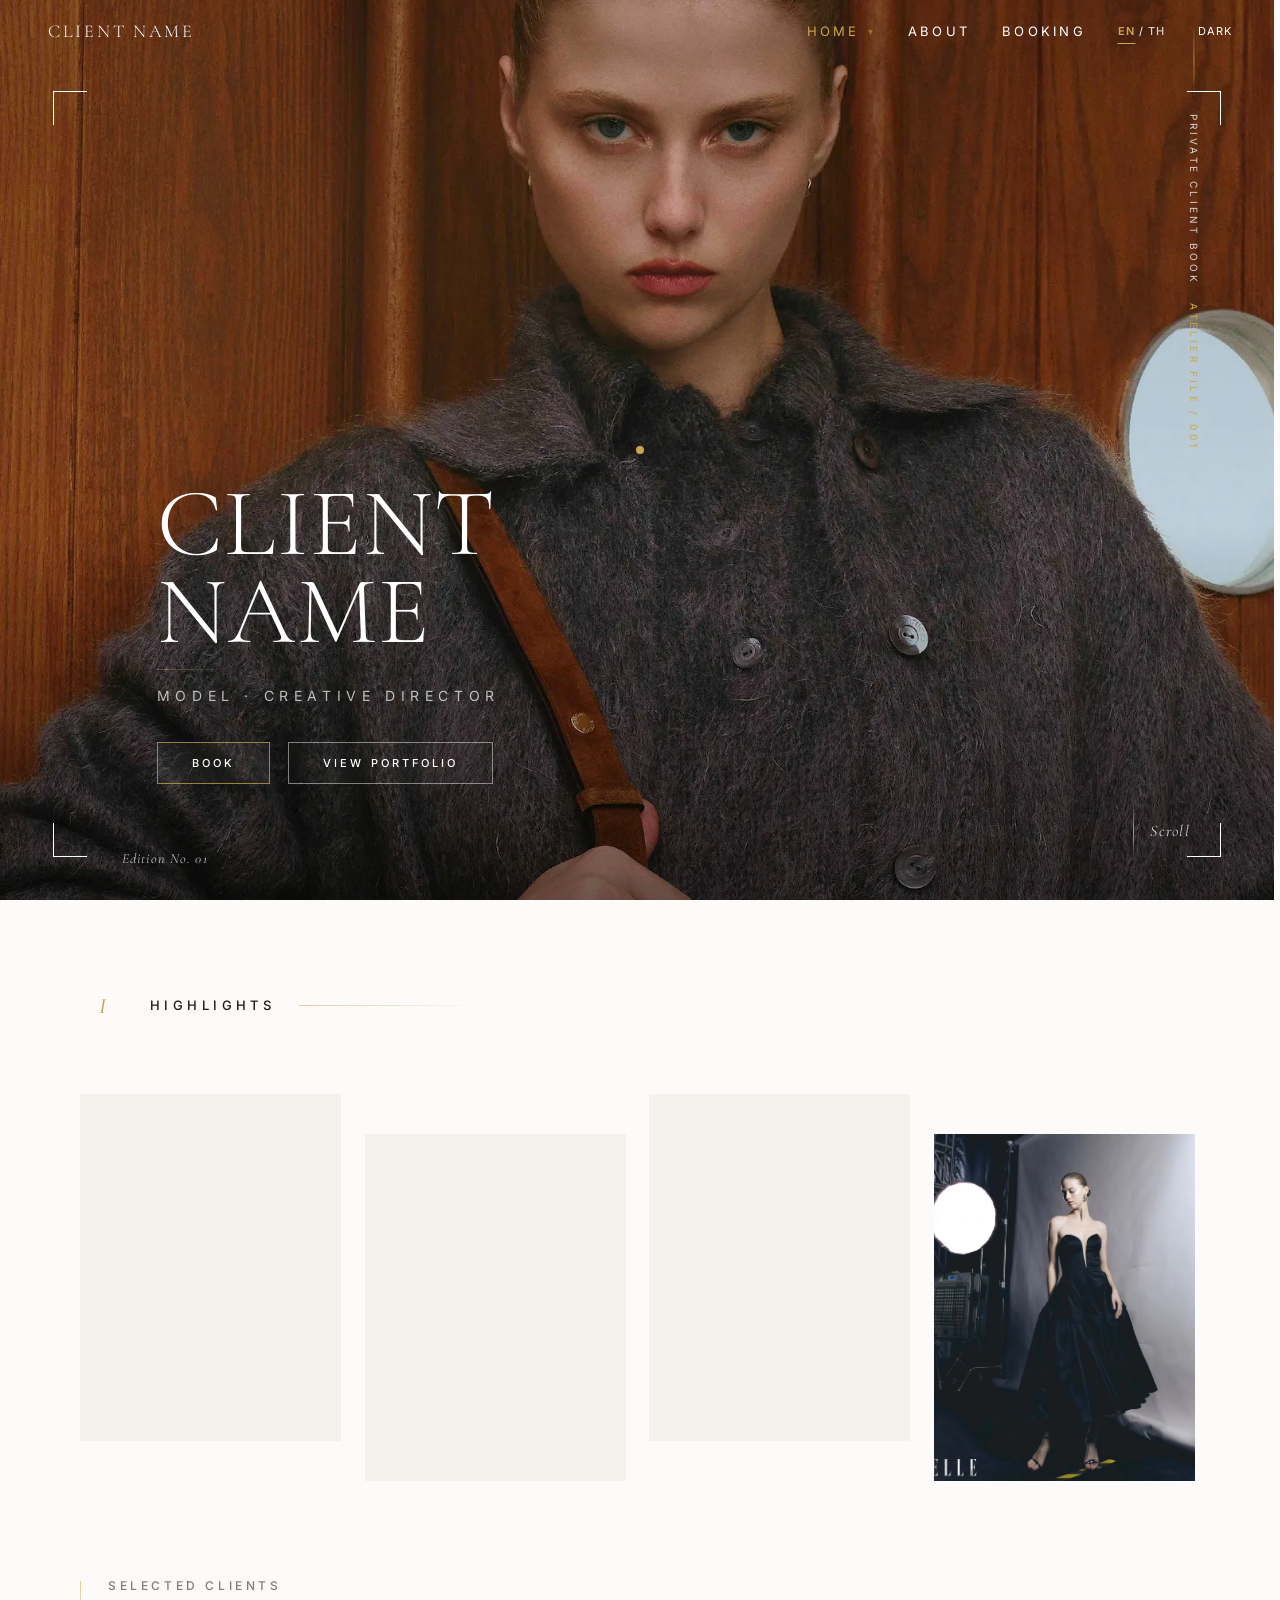
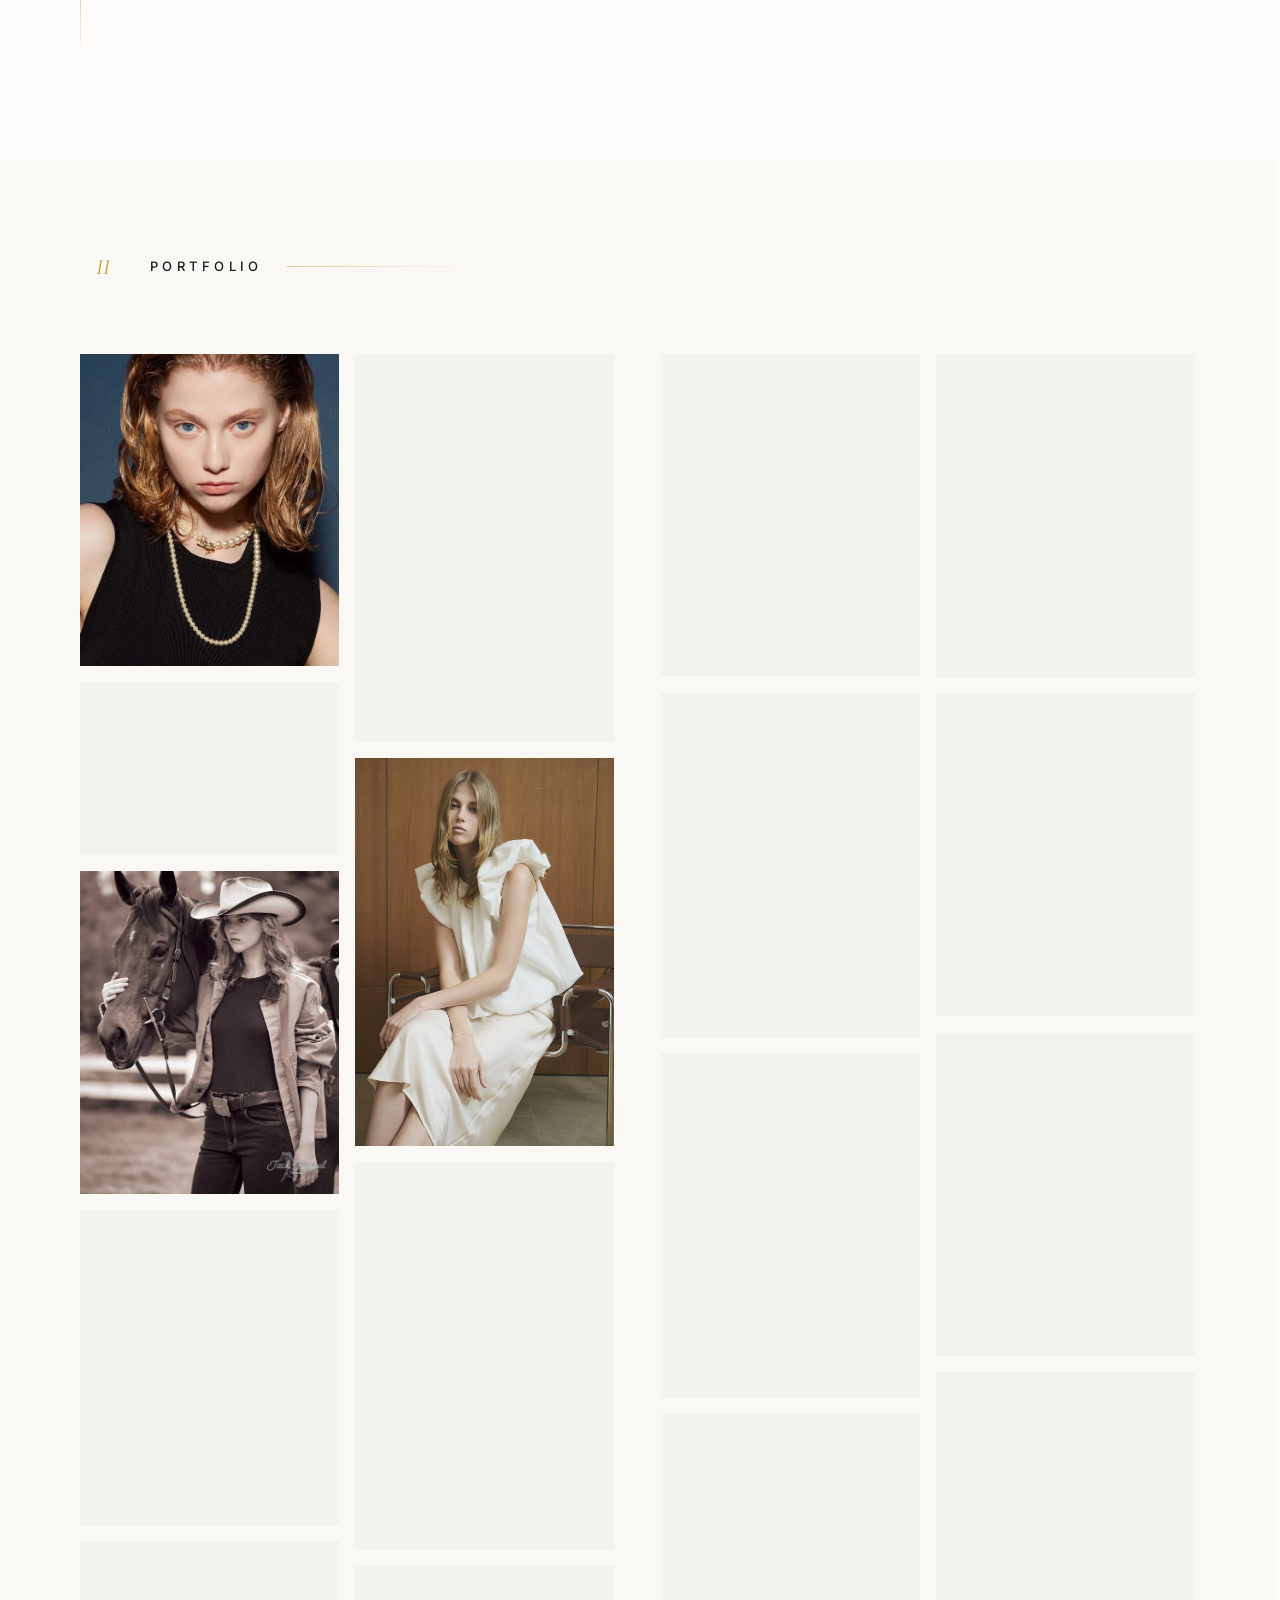
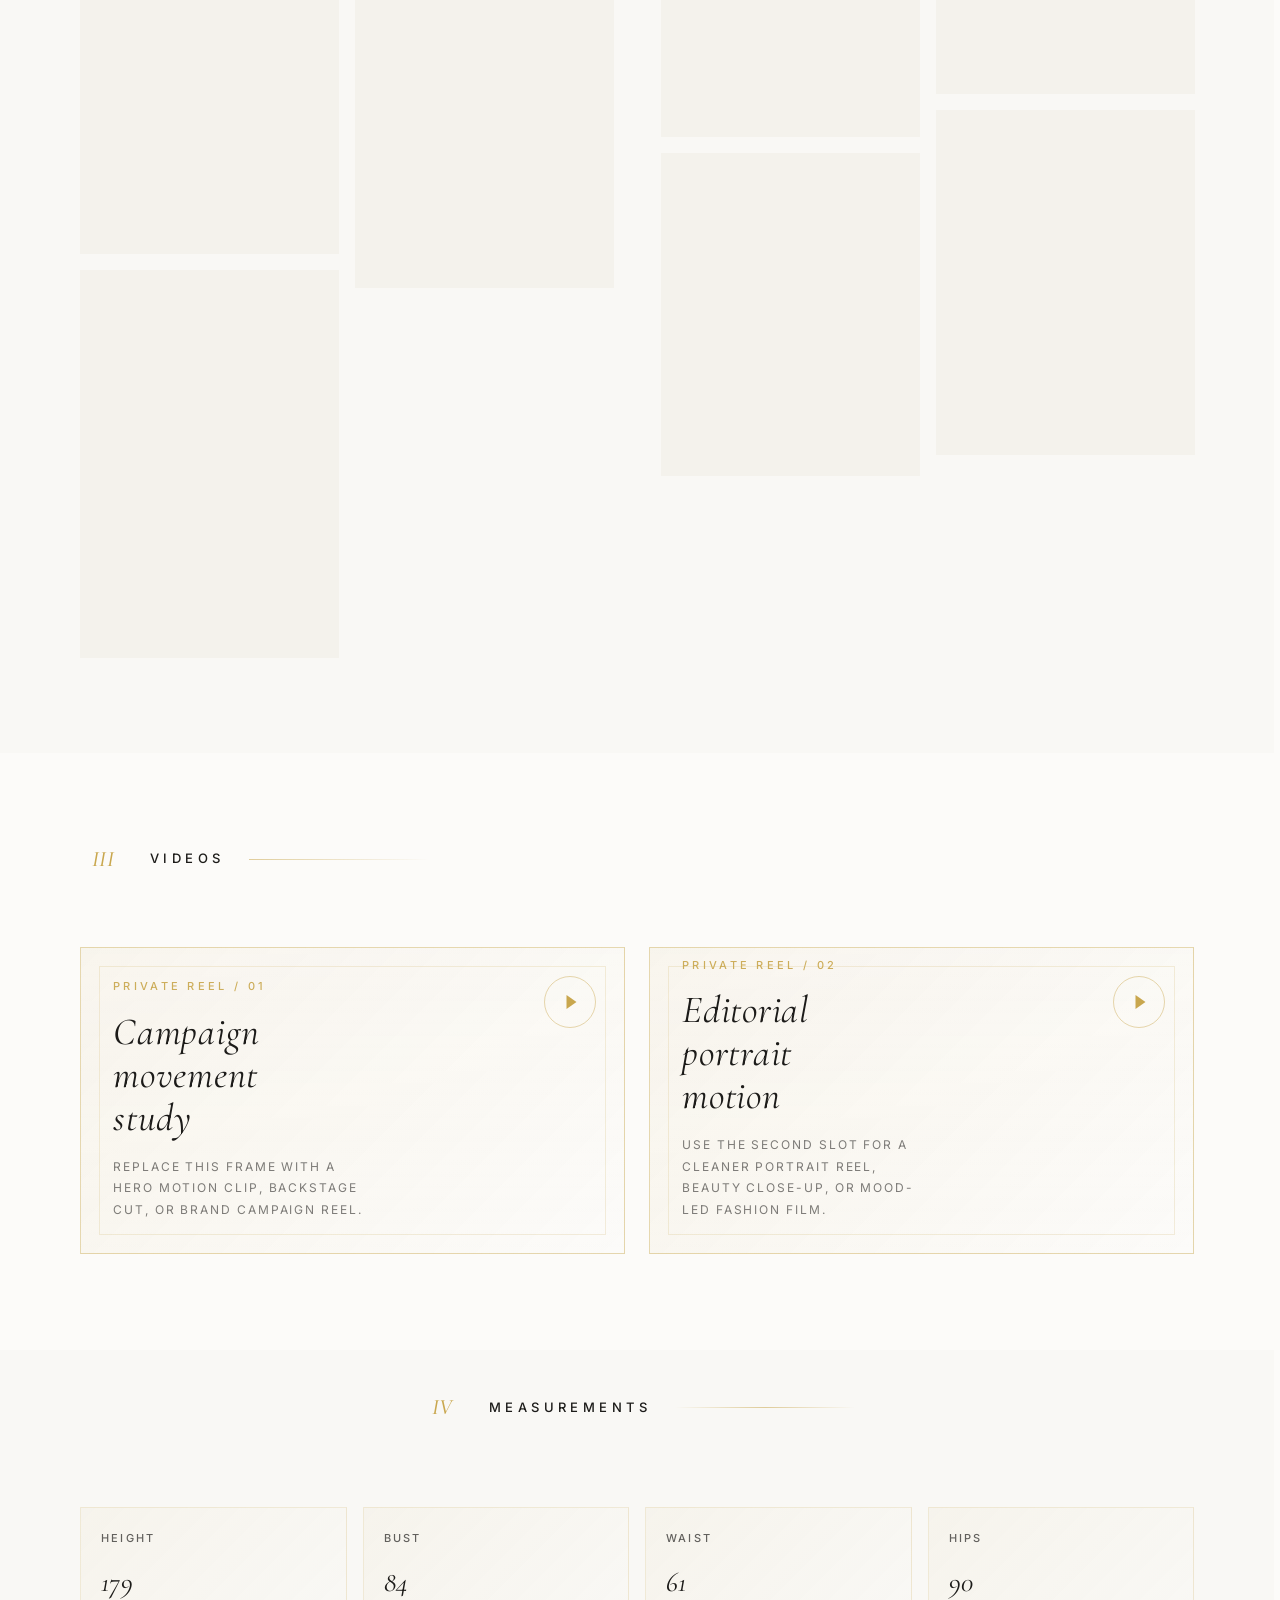
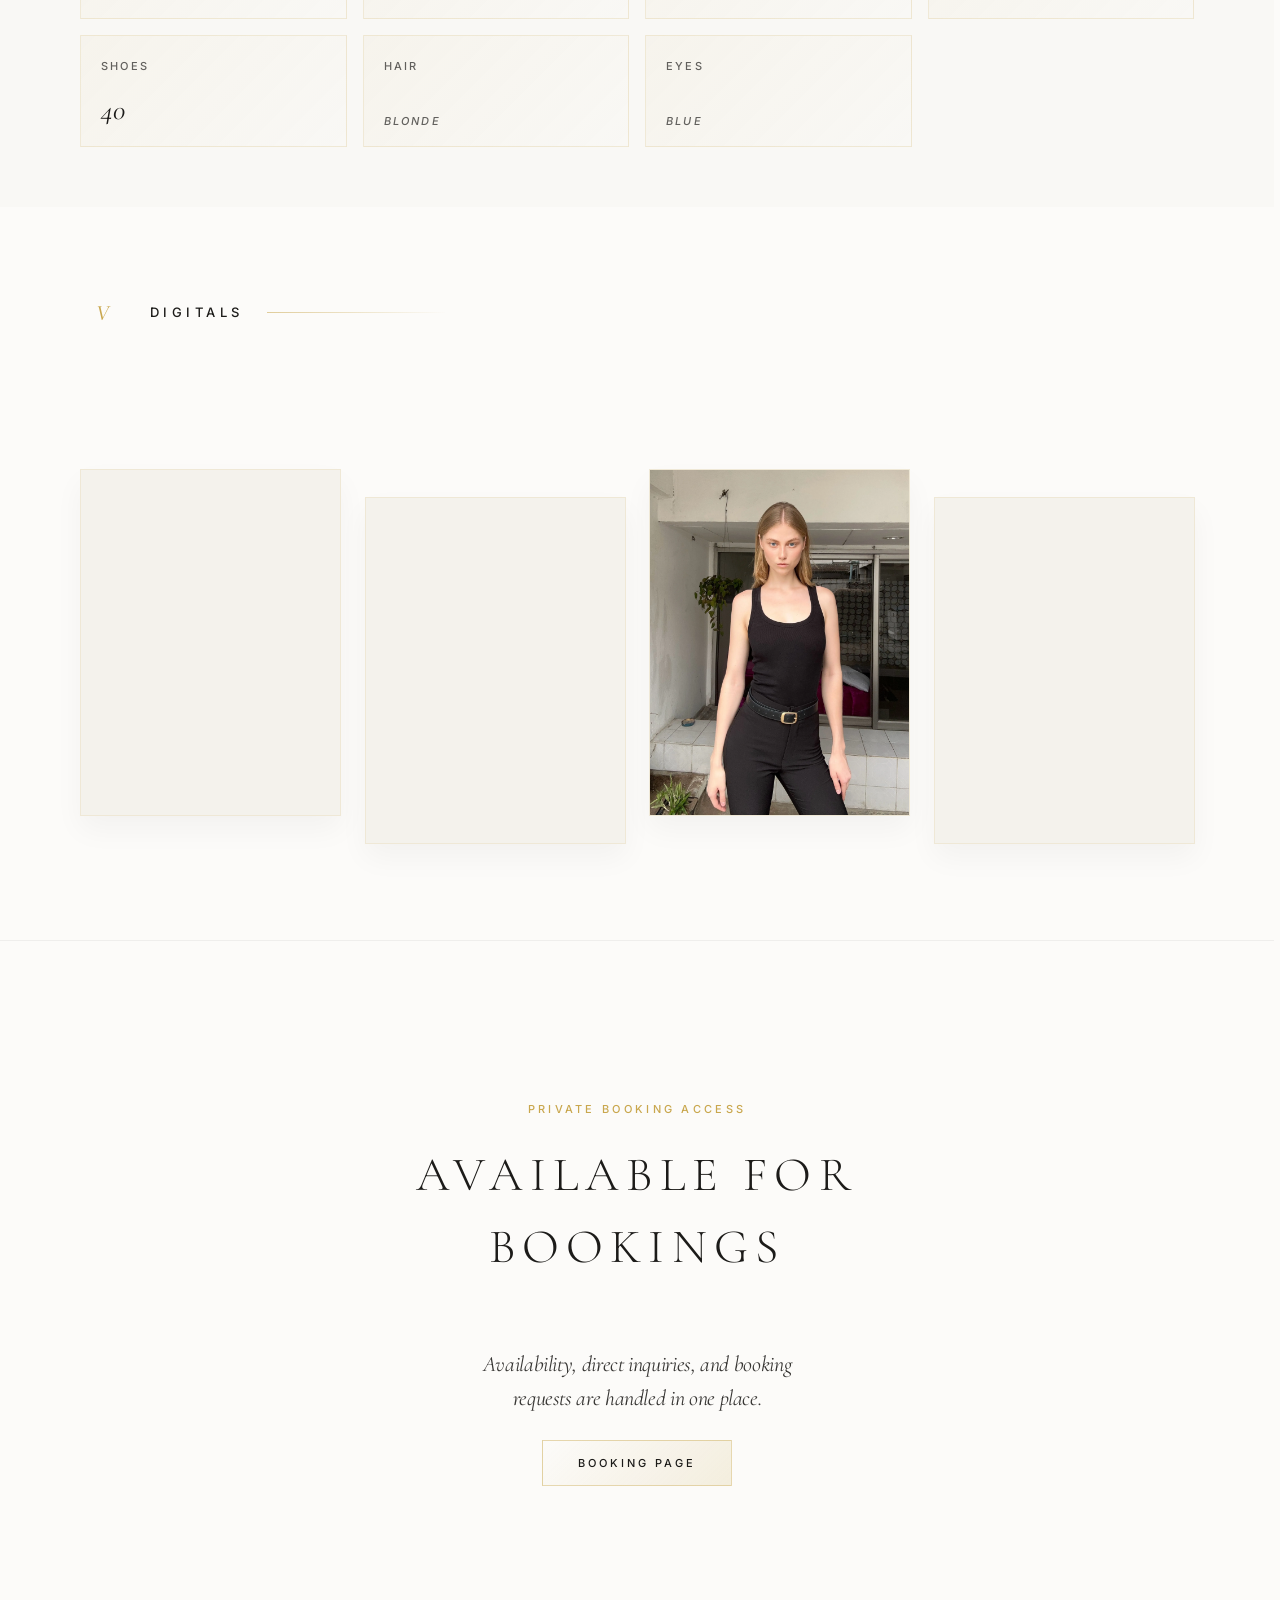
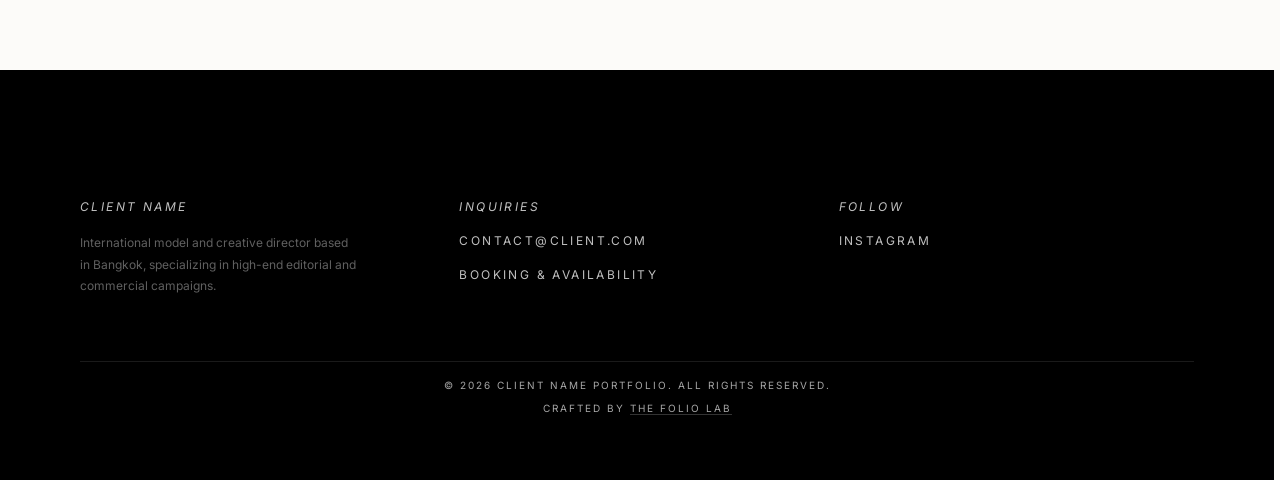
==== commit ba1e4463: "Mobile edit" ====
--- a/index.html
+++ b/index.html
@@ -28,8 +28,7 @@
     <meta name="apple-mobile-web-app-capable" content="yes">
     <meta name="apple-mobile-web-app-status-bar-style" content="black-translucent">
     
-    <meta name="theme-color" content="#FCFBF9" media="(prefers-color-scheme: light)">
-    <meta name="theme-color" content="#11100E" media="(prefers-color-scheme: dark)">
+    <meta name="theme-color" content="#070707">
     <link rel="manifest" href="manifest.json">
     <title>Portfolio | Client Name</title>
     <link rel="stylesheet" href="style.css">
--- a/style.css
+++ b/style.css
@@ -28,6 +28,7 @@
     --alt-bg: #F9F8F5; /* Warm off-white */
     --border-subtle: rgba(28, 27, 25, 0.08); /* Tinted subtle border */
     --scrollbar-thumb: rgba(28, 27, 25, 0.3); /* More visible scrollbar */
+    --mobile-viewport-overbleed: 0px;
 }
 
 [data-theme="dark"] {
@@ -1881,7 +1882,7 @@
     nav.nav-open .mobile-toggle span:nth-child(1) { transform: translateY(4.5px) rotate(45deg); }
     nav.nav-open .mobile-toggle span:nth-child(2) { transform: translateY(-4.5px) rotate(-45deg); }
 
-    .dropdown { width: 100%; display: flex; flex-direction: column; align-items: center; }
+    .dropdown { width: auto; display: flex; flex-direction: column; align-items: center; }
 
     /* Editorial Mobile Typography */
     .nav-links > a, .dropdown-trigger {
@@ -1893,7 +1894,8 @@
         color: var(--text);
         display: flex !important;
         justify-content: center;
-        width: 100%;
+        width: auto;
+        padding: 6px 0;
     }
 
     /* Animation for links when menu opens */
@@ -1927,7 +1929,7 @@
         padding: 8px 0 16px 0;
     }
 
-    .dropdown-content a { font-size: 11px !important; text-transform: uppercase !important; letter-spacing: 0.3em !important; opacity: 0.4; padding: 4px 0 !important; transform: none !important; transition-delay: 0s !important; }
+    .dropdown-content a { font-size: 11px !important; text-transform: uppercase !important; letter-spacing: 0.3em !important; opacity: 0.4; padding: 2px 0 !important; width: auto !important; transform: none !important; transition-delay: 0s !important; }
     .dropdown-content a.active { opacity: 1 !important; color: var(--gold) !important; }
     .lang-switch { margin-top: 24px; font-size: 14px; }
     .dropdown-trigger::after { display: none; }
@@ -1946,16 +1948,61 @@
 
 /* Small Tablets & Large Mobiles (768px and below) */
 @media (max-width: 768px) {
-    :root { --margin: 48px; --gutter: 16px; }
+    :root {
+        --margin: 48px;
+        --gutter: 16px;
+        --mobile-viewport-overbleed: 15vh;
+    }
+    html, body { background: var(--bg); }
+
+    .nav-links,
+    .app-transition-curtain {
+        height: 115svh;
+        min-height: 115svh;
+    }
     
     h1 { font-size: 64px; }
-    .splash-logo { font-size: 32px; }
+    .splash-logo { font-size: 26px; }
     h2 { font-size: 36px; margin-bottom: 48px; }
     .page-header { font-size: 38px; }
     
     .container { grid-template-columns: 1fr; } /* Simplifies layout for tablets */
 
     nav { padding: 0 24px; }
+
+    .splash-screen {
+        top: calc(-1 * var(--mobile-viewport-overbleed));
+        background: #070707;
+        height: calc(100vh + var(--mobile-viewport-overbleed) + var(--mobile-viewport-overbleed));
+        height: calc(100lvh + var(--mobile-viewport-overbleed) + var(--mobile-viewport-overbleed));
+        min-height: calc(100vh + var(--mobile-viewport-overbleed) + var(--mobile-viewport-overbleed));
+        min-height: calc(100svh + var(--mobile-viewport-overbleed) + var(--mobile-viewport-overbleed));
+        padding-top: calc(var(--mobile-viewport-overbleed) + env(safe-area-inset-top));
+        padding-bottom: calc(var(--mobile-viewport-overbleed) + env(safe-area-inset-bottom));
+        box-sizing: border-box;
+    }
+
+    .splash-shell {
+        transform: translateY(-4vh);
+    }
+
+    .hero {
+        height: 115svh;
+        min-height: 115svh;
+        padding-top: calc(var(--margin) + env(safe-area-inset-top));
+        padding-bottom: calc(var(--margin) + env(safe-area-inset-bottom));
+    }
+
+    .hero-bg {
+        top: 0;
+        bottom: calc(-1 * var(--mobile-viewport-overbleed));
+        height: auto;
+        background-position: center top;
+    }
+
+    .hero-content {
+        padding-bottom: 11vh;
+    }
 
     .hero-signature {
         right: 32px;
@@ -2017,6 +2064,23 @@
     .luxury-clients-row--about {
         gap: 48px;
     }
+
+    .luxury-clients-section--about .luxury-clients-shell {
+        padding: 64px 0;
+        text-align: center;
+    }
+
+    .luxury-clients-section--about .luxury-clients-shell::before {
+        display: none;
+    }
+
+    .luxury-clients-section--about .luxury-clients-heading {
+        text-align: center;
+    }
+
+    .luxury-clients-section--about .luxury-clients-row {
+        justify-content: center;
+    }
     
     /* About Page Bio */
     .split-layout { flex-direction: column; gap: 48px; }
@@ -2038,15 +2102,16 @@
 @media (max-width: 480px) {
     :root { --margin: 24px; }
     
-    h1 { font-size: 38px; line-height: 1.1; letter-spacing: 0.02em; } /* Smaller to fit narrow screens */
-    .splash-logo { font-size: 28px; line-height: 1.1; letter-spacing: 0.15em; }
+    h1 { font-size: 42px; line-height: 1.04; letter-spacing: 0.02em; } /* Smaller to fit narrow screens */
+    .splash-logo { font-size: 20px; line-height: 1.1; letter-spacing: 0.07em; white-space: nowrap; }
     .hero-tagline { font-size: 11px; letter-spacing: 0.3em; }
     .page-header { font-size: 32px; margin-bottom: 32px; } /* Scales down subpage titles */
     
     nav { height: 64px; }
     .btn-book { padding: 8px 16px; font-size: 12px; }
     
-    #clientNameHero { max-width: 10ch; }
+    #clientNameHero { max-width: 11ch; font-size: 46px; }
+    .hero-content { padding-bottom: 13vh; }
     .hero-btns { flex-direction: column; gap: 14px; }
     .btn-primary, .btn-secondary { padding: 12px 24px; font-size: 12px; letter-spacing: 0.2em; }
     .hero-edition-note { display: none; }
@@ -2076,13 +2141,23 @@
     .featured-grid--luxury .featured-item:nth-child(4) { margin-top: 0; }
     
     /* Revert to stable CSS Columns for mobile masonry */
-    .full-grid { 
-        display: block; 
-        column-count: 2; 
-        column-gap: 16px; 
-    } 
-    .portfolio-column, .masonry-col { display: contents; } 
-    .full-grid img { margin-bottom: 16px; }
+    .full-grid {
+        display: flex;
+        gap: 12px;
+        align-items: flex-start;
+    }
+    .portfolio-column {
+        flex: 1;
+        display: flex;
+        flex-direction: column;
+        gap: 12px;
+    }
+    .masonry-col {
+        display: flex;
+        flex-direction: column;
+        gap: 12px;
+    }
+    .full-grid img { margin-bottom: 0; }
 
     /* Measurements */
     .info-strip { grid-template-columns: repeat(2, minmax(0, 1fr)); gap: 12px; padding: 16px 0; }
@@ -2141,10 +2216,28 @@
     .luxury-clients-section { padding-bottom: 88px; }
     .luxury-clients-shell,
     .luxury-clients-shell--about { padding-left: 16px; }
+    .luxury-clients-section--about .luxury-clients-shell {
+        padding: 46px 0;
+    }
     .luxury-clients-title,
     .luxury-clients-heading { margin-bottom: 24px; font-size: 11px; letter-spacing: 0.24em; }
     .luxury-clients-row,
-    .luxury-clients-row--about { gap: 24px 28px; }
+    .luxury-clients-row--about {
+        display: grid;
+        grid-template-columns: repeat(2, minmax(0, max-content));
+        justify-content: flex-start;
+        gap: 24px 28px;
+    }
+    .luxury-clients-section--about .luxury-clients-row {
+        justify-content: center;
+    }
+    .luxury-clients-section--about .luxury-clients-row .luxury-brand-logo:last-child {
+        grid-column: 1 / -1;
+        justify-self: center;
+    }
+    .luxury-clients-section--about .luxury-brand-logo {
+        height: 26px;
+    }
     .luxury-brand-logo { height: 22px; }
     .cta-section__eyebrow { font-size: 10px; letter-spacing: 0.24em; }
     .cta-section__copy { font-size: 18px; margin-top: 20px; }
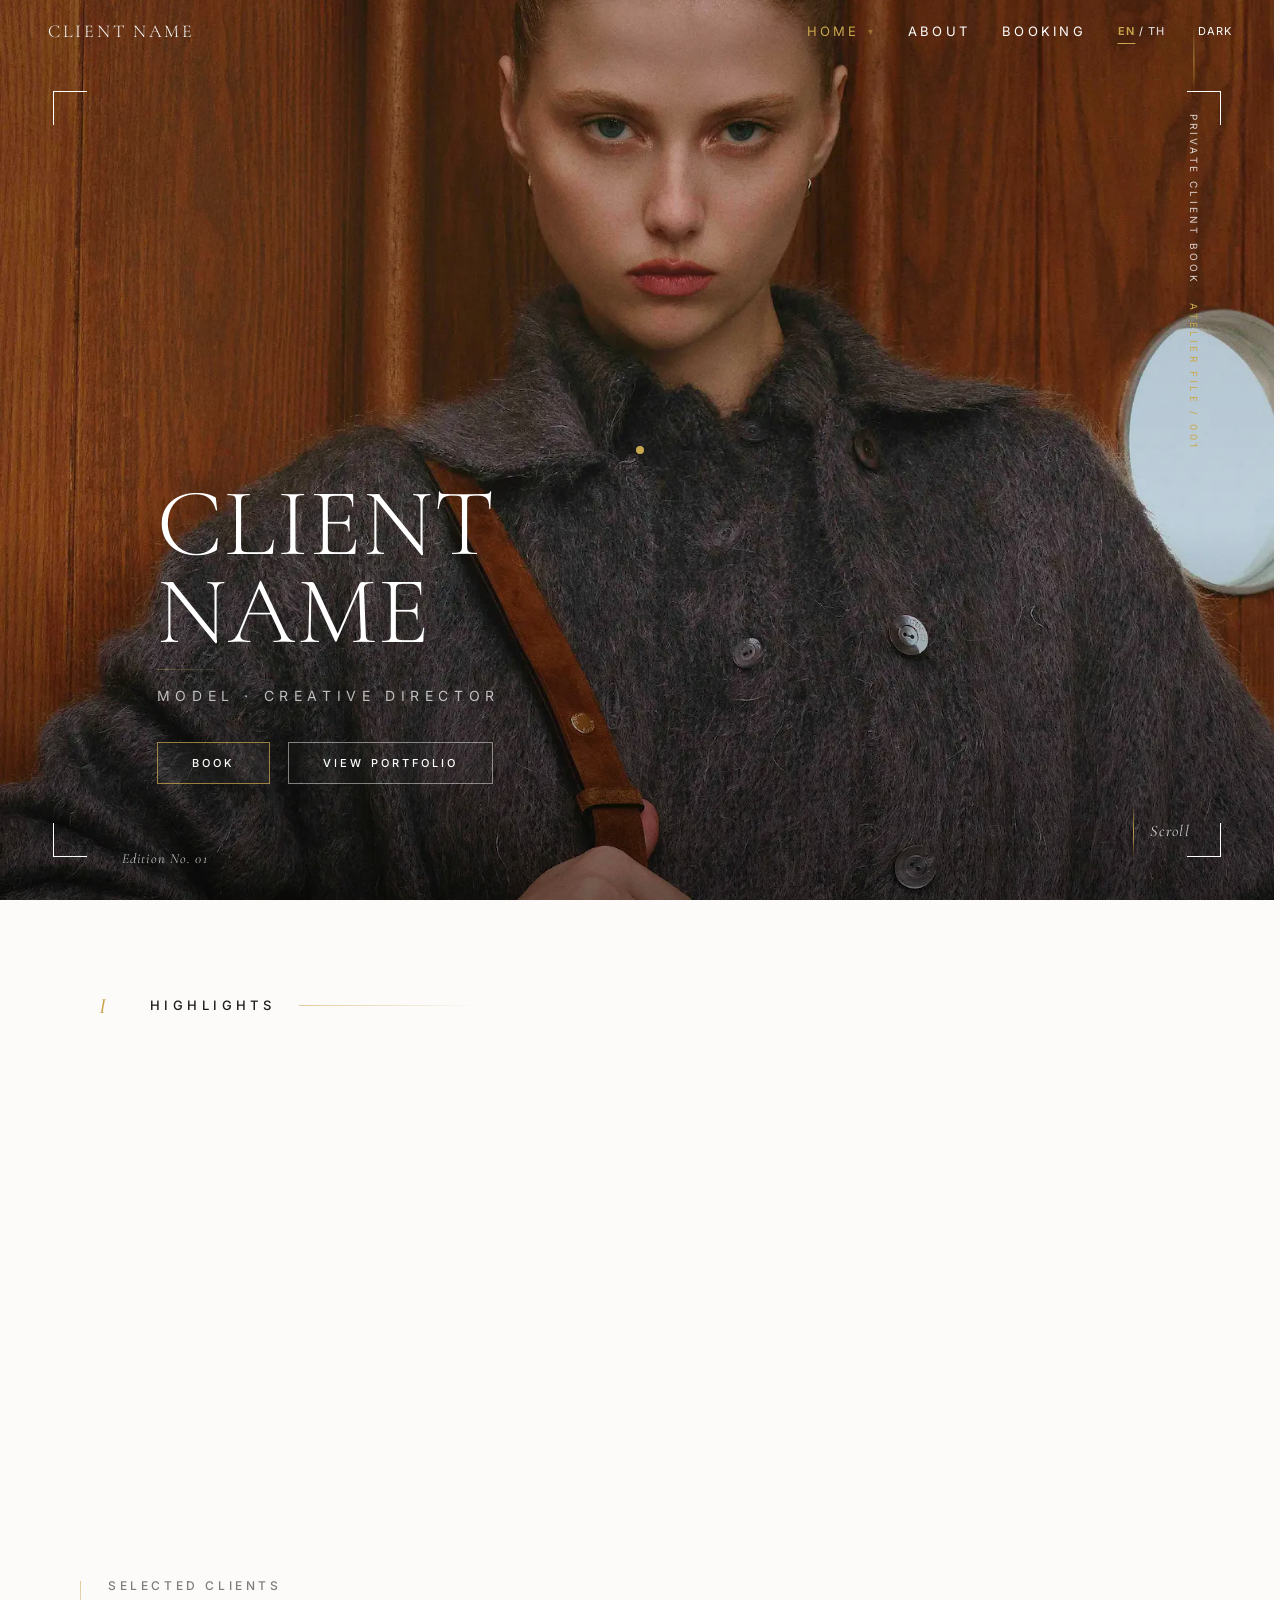
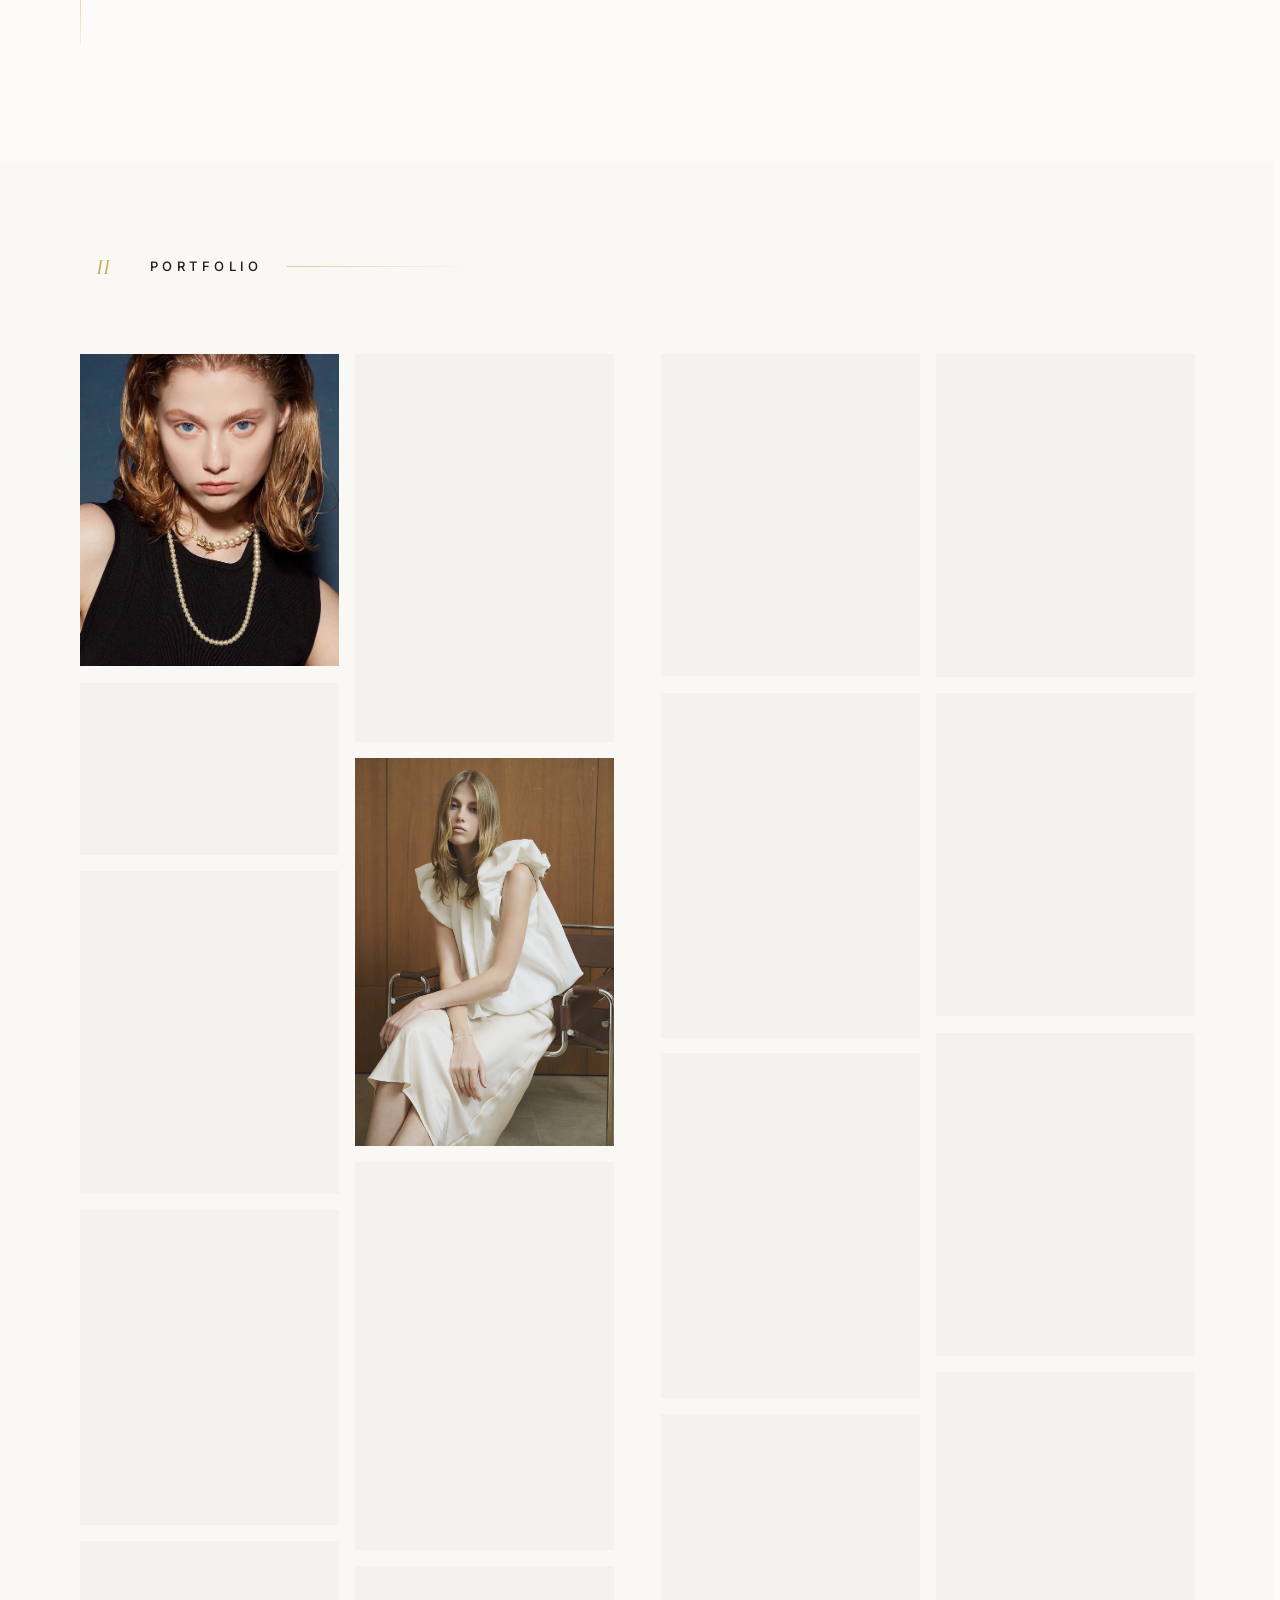
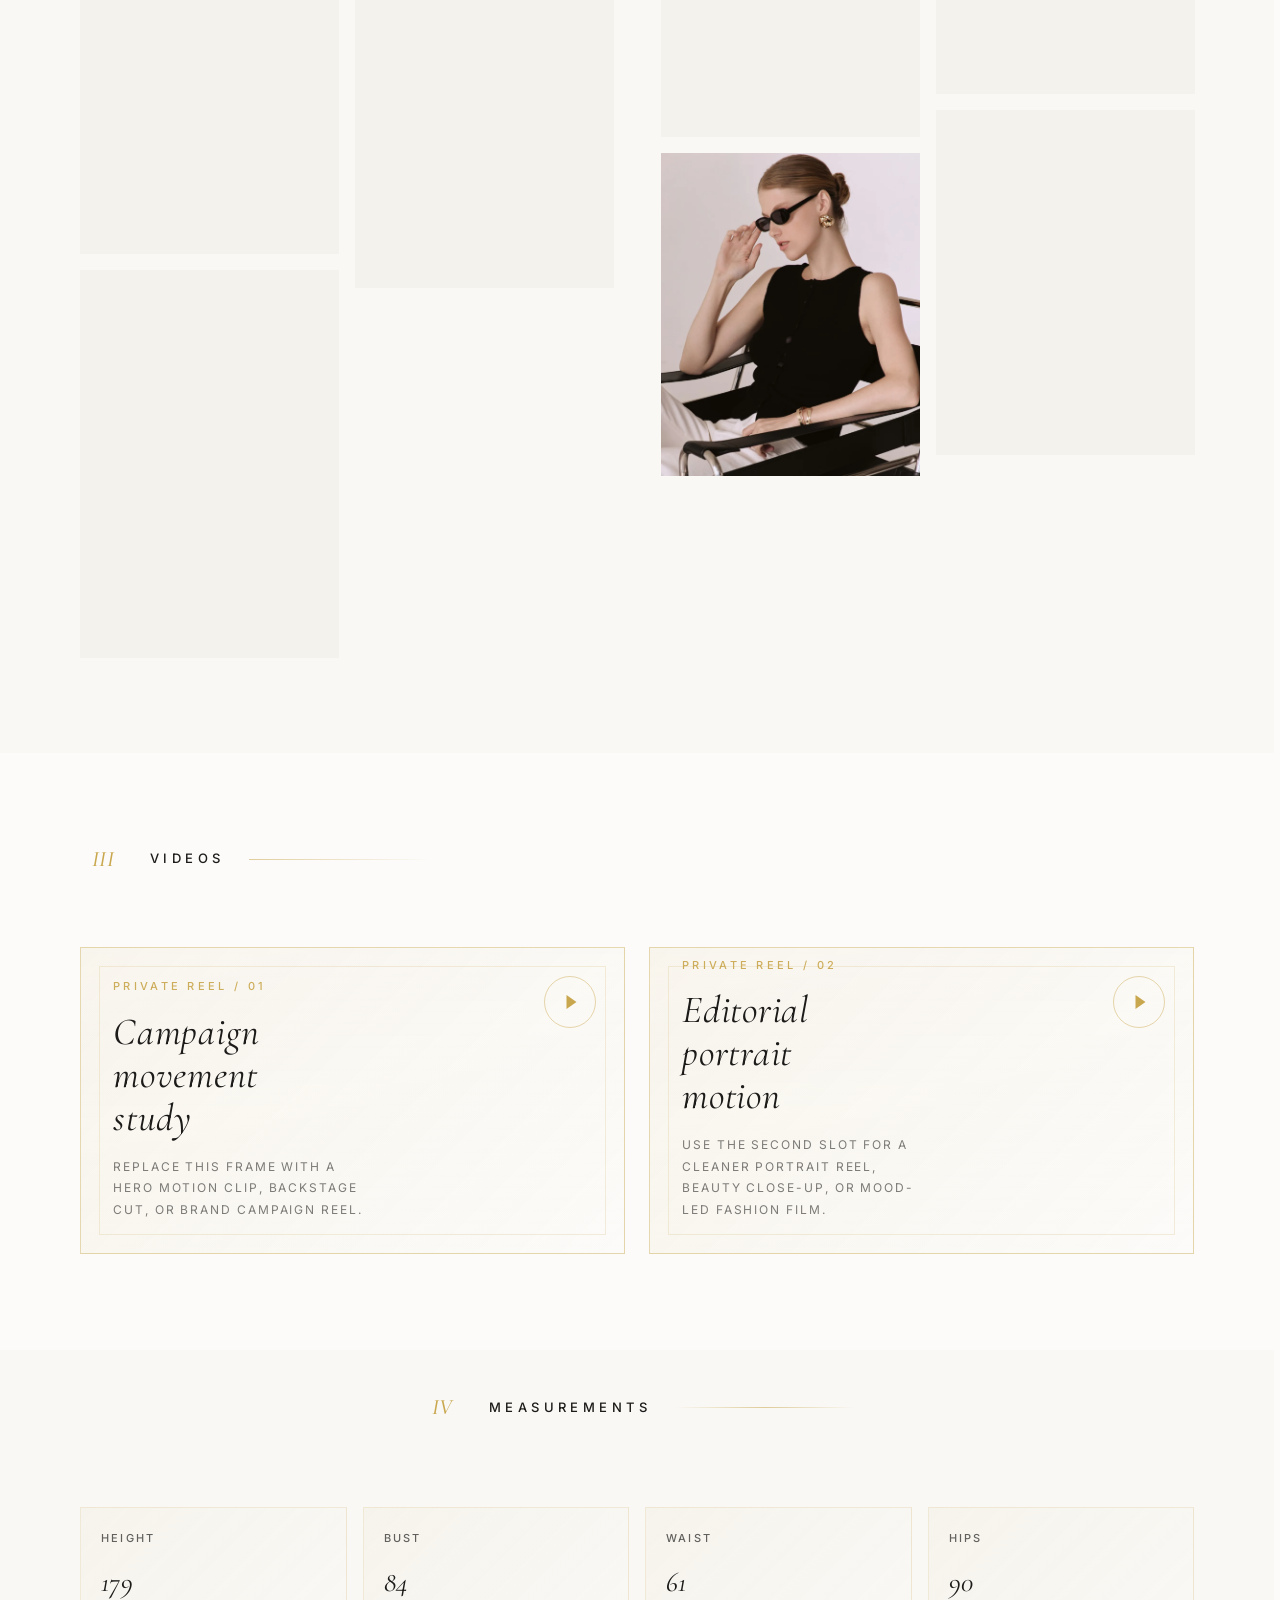
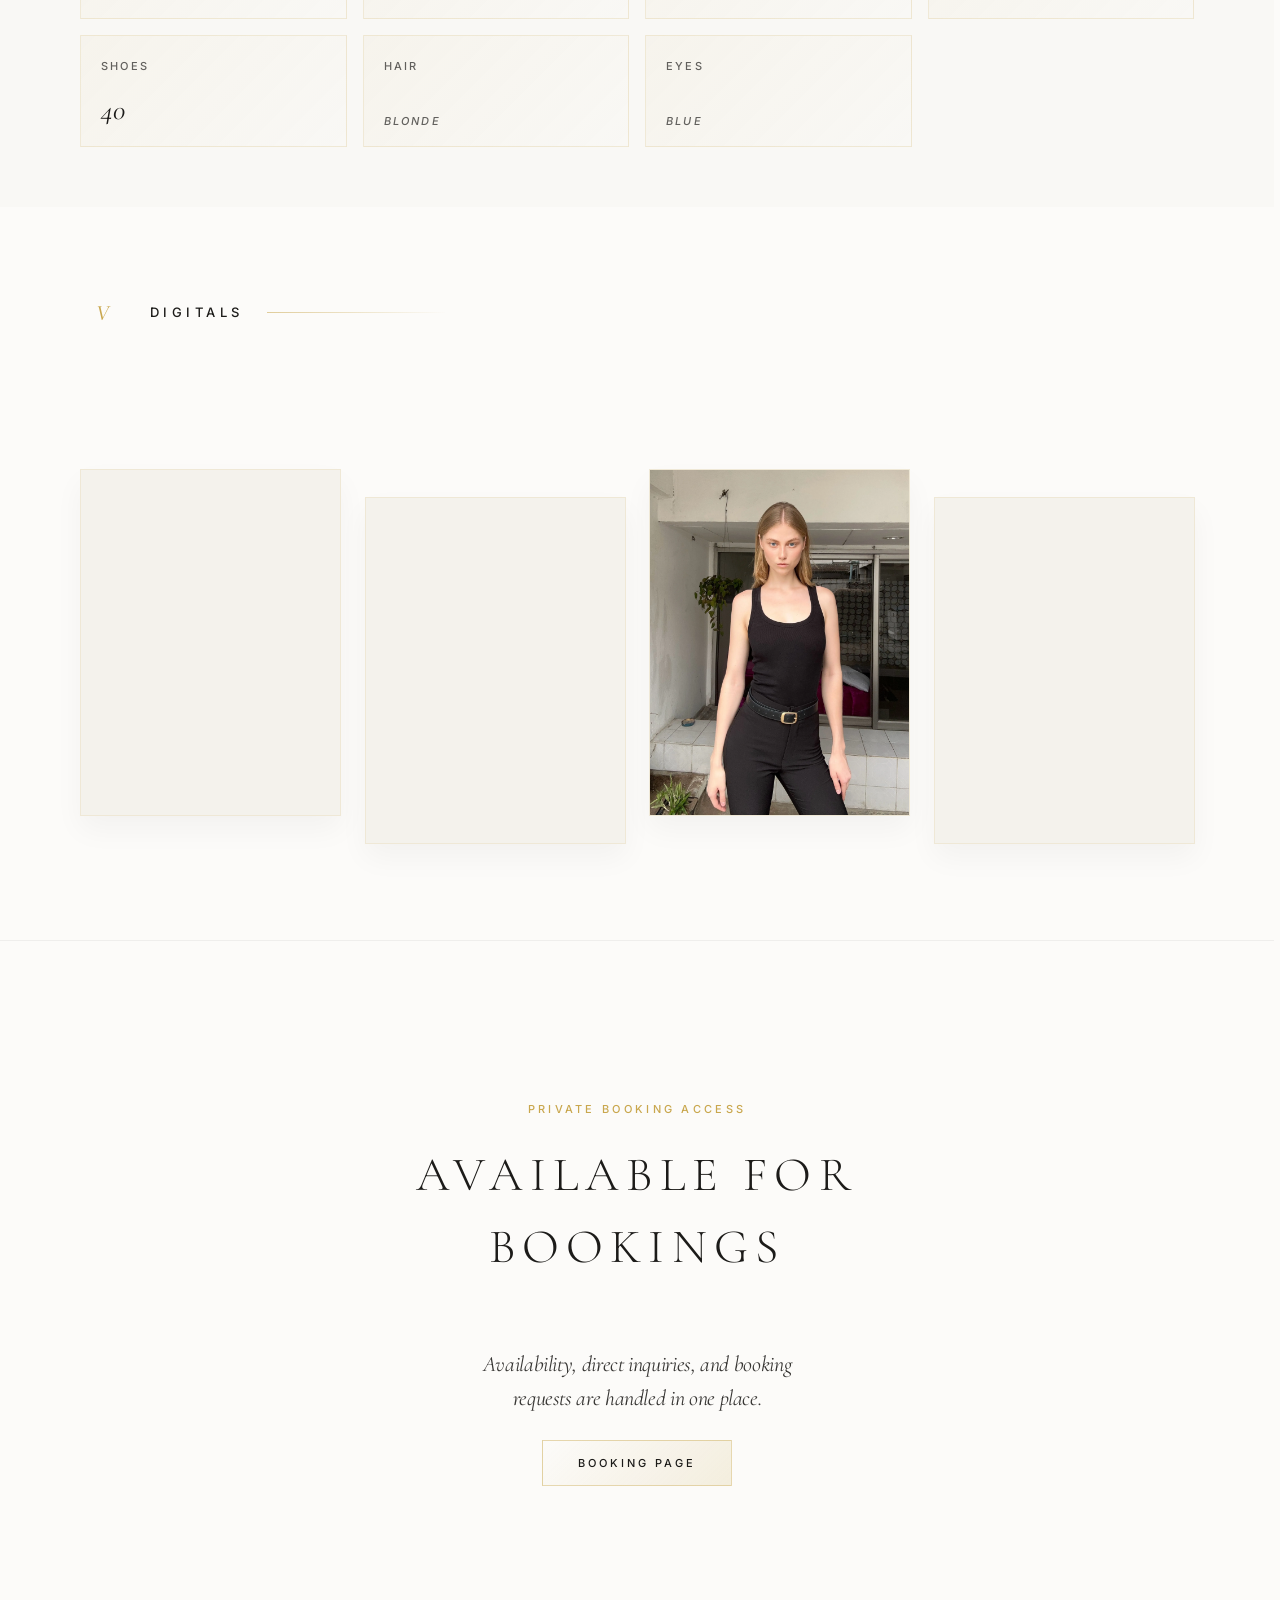
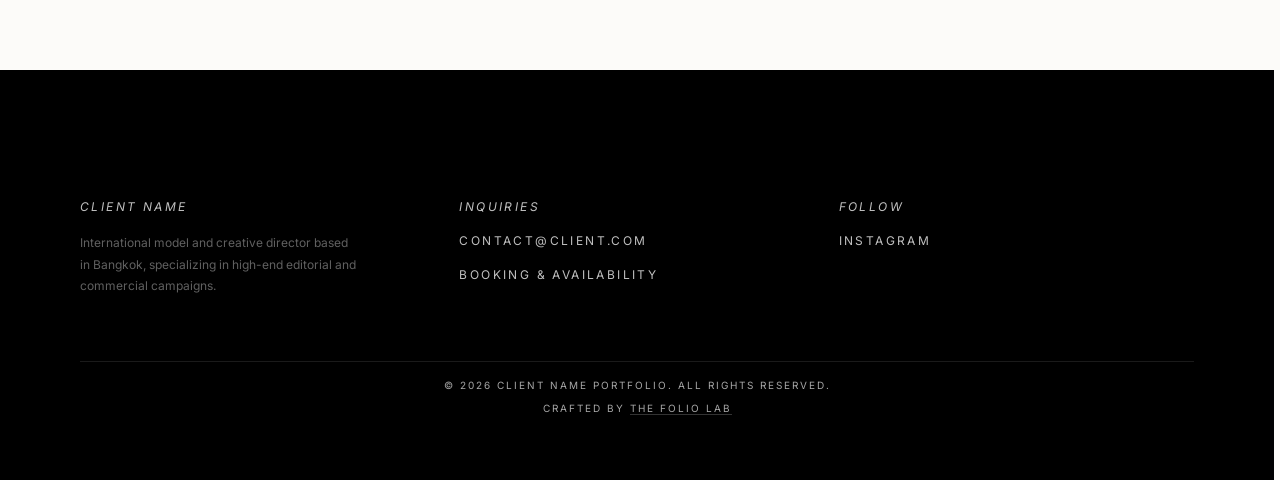
==== commit 35af4456: "Splash screen fix" ====
--- a/index.html
+++ b/index.html
@@ -1,5 +1,5 @@
 <!DOCTYPE html>
-<html lang="en">
+<html lang="en" class="splash-active">
 <head>
     <meta charset="UTF-8">
     <meta name="viewport" content="width=device-width, initial-scale=1.0, viewport-fit=cover">
@@ -26,7 +26,7 @@
     
     <!-- Apple Web App Settings -->
     <meta name="apple-mobile-web-app-capable" content="yes">
-    <meta name="apple-mobile-web-app-status-bar-style" content="black-translucent">
+    <meta name="apple-mobile-web-app-status-bar-style" content="black">
     
     <meta name="theme-color" content="#070707">
     <link rel="manifest" href="manifest.json">
--- a/style.css
+++ b/style.css
@@ -47,6 +47,15 @@
 html {
     width: 100%;
     scrollbar-gutter: stable; /* Prevents layout shift when modals open */
+}
+
+html.splash-active {
+    background: #070707;
+    color-scheme: dark;
+}
+
+html.splash-active body {
+    background: #070707;
 }
 
 /* Modern Scrollbar Styling (Vasilina Engine) */
@@ -1973,8 +1982,11 @@
     .splash-screen {
         top: calc(-1 * var(--mobile-viewport-overbleed));
         background: #070707;
+        isolation: isolate;
+        overflow: visible;
         height: calc(100vh + var(--mobile-viewport-overbleed) + var(--mobile-viewport-overbleed));
         height: calc(100lvh + var(--mobile-viewport-overbleed) + var(--mobile-viewport-overbleed));
+        height: calc(100svh + var(--mobile-viewport-overbleed) + var(--mobile-viewport-overbleed));
         min-height: calc(100vh + var(--mobile-viewport-overbleed) + var(--mobile-viewport-overbleed));
         min-height: calc(100svh + var(--mobile-viewport-overbleed) + var(--mobile-viewport-overbleed));
         padding-top: calc(var(--mobile-viewport-overbleed) + env(safe-area-inset-top));
@@ -1982,8 +1994,21 @@
         box-sizing: border-box;
     }
 
-    .splash-shell {
-        transform: translateY(-4vh);
+    .splash-screen::before {
+        content: "";
+        position: fixed;
+        inset: -30vh -30vw;
+        background: #070707;
+        z-index: 0;
+        pointer-events: none;
+    }
+
+    .splash-screen .splash-shell {
+        position: fixed;
+        top: 50svh;
+        left: 50%;
+        width: min(100vw, 720px);
+        transform: translate(-50%, -50%);
     }
 
     .hero {
@@ -2217,16 +2242,16 @@
     .luxury-clients-shell,
     .luxury-clients-shell--about { padding-left: 16px; }
     .luxury-clients-section--about .luxury-clients-shell {
-        padding: 46px 0;
+        padding: 46px 0 30px;
     }
     .luxury-clients-title,
-    .luxury-clients-heading { margin-bottom: 24px; font-size: 11px; letter-spacing: 0.24em; }
+    .luxury-clients-heading { margin-bottom: 34px; font-size: 11px; letter-spacing: 0.24em; }
     .luxury-clients-row,
     .luxury-clients-row--about {
         display: grid;
         grid-template-columns: repeat(2, minmax(0, max-content));
         justify-content: flex-start;
-        gap: 24px 28px;
+        gap: 32px 42px;
     }
     .luxury-clients-section--about .luxury-clients-row {
         justify-content: center;
@@ -2236,7 +2261,7 @@
         justify-self: center;
     }
     .luxury-clients-section--about .luxury-brand-logo {
-        height: 26px;
+        height: 30px;
     }
     .luxury-brand-logo { height: 22px; }
     .cta-section__eyebrow { font-size: 10px; letter-spacing: 0.24em; }
@@ -2288,6 +2313,7 @@
 }
 .splash-shell {
     position: relative;
+    z-index: 1;
     display: flex;
     flex-direction: column;
     align-items: center;
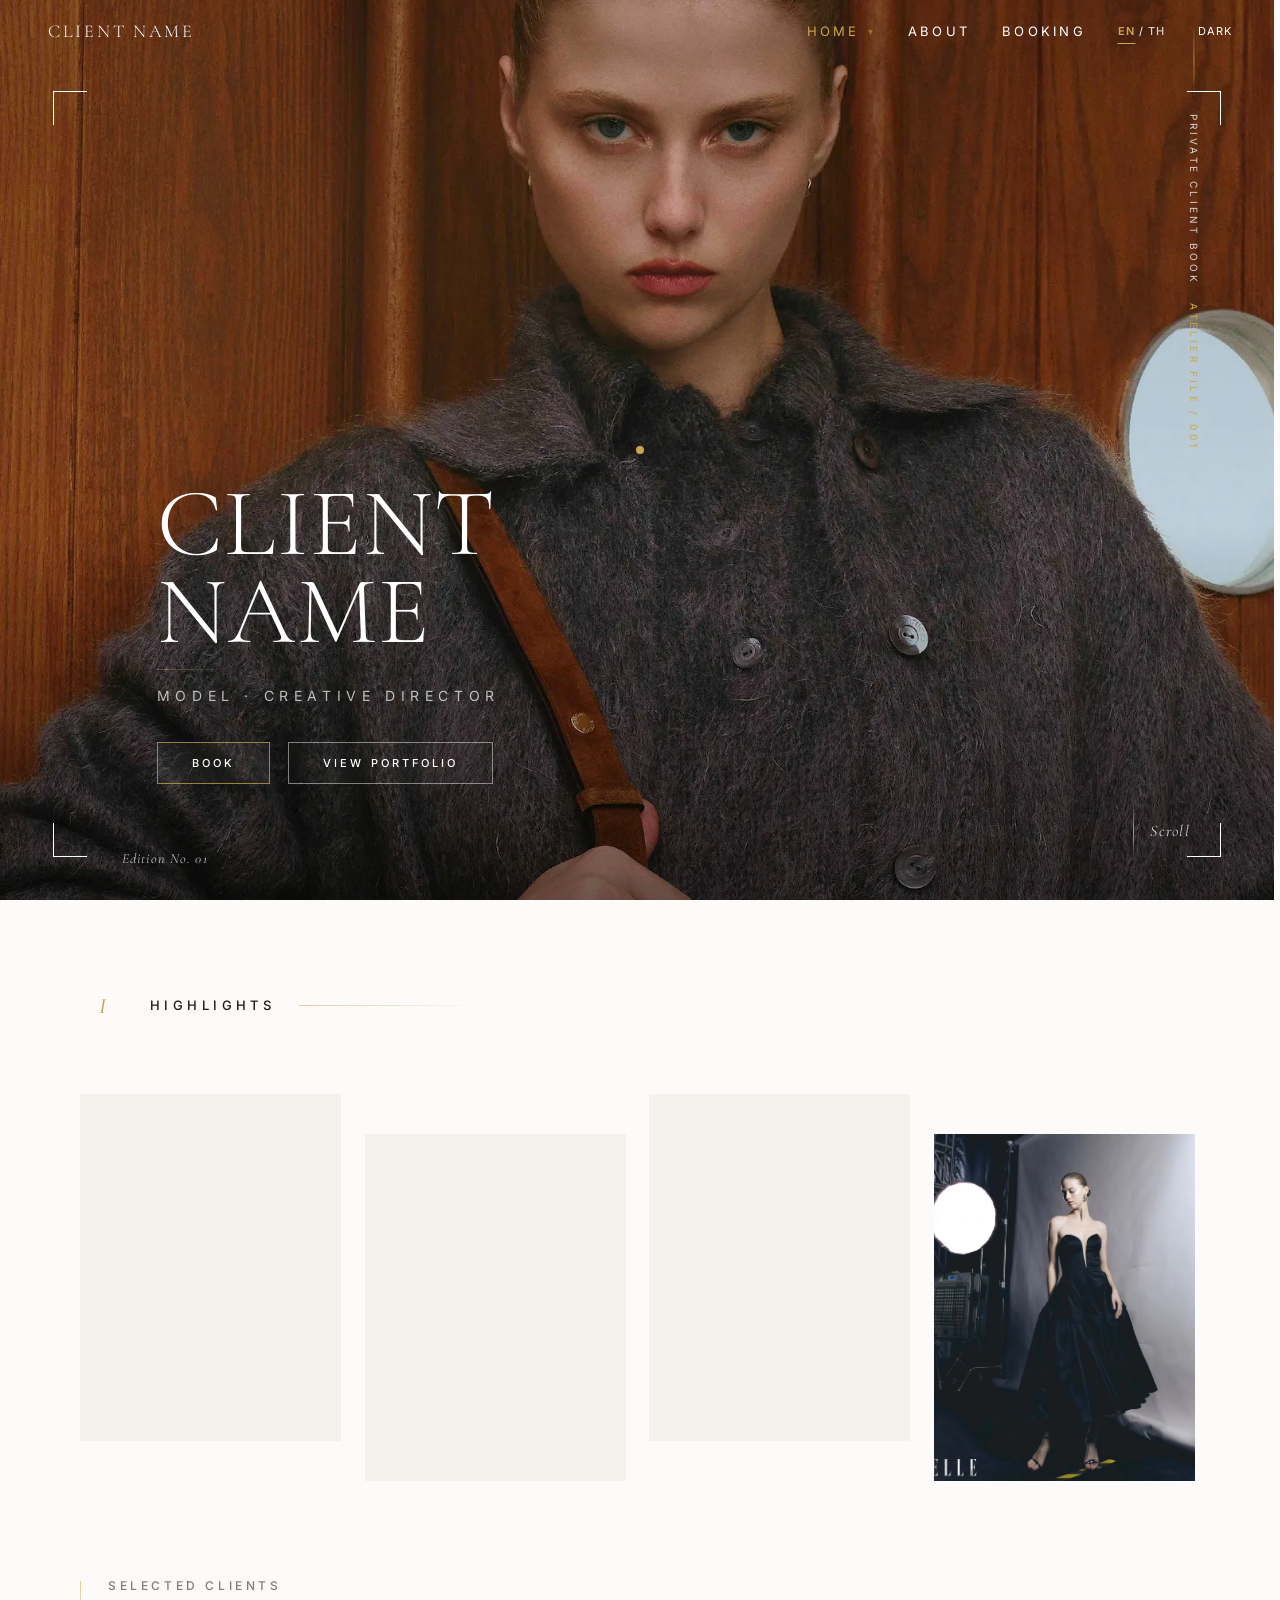
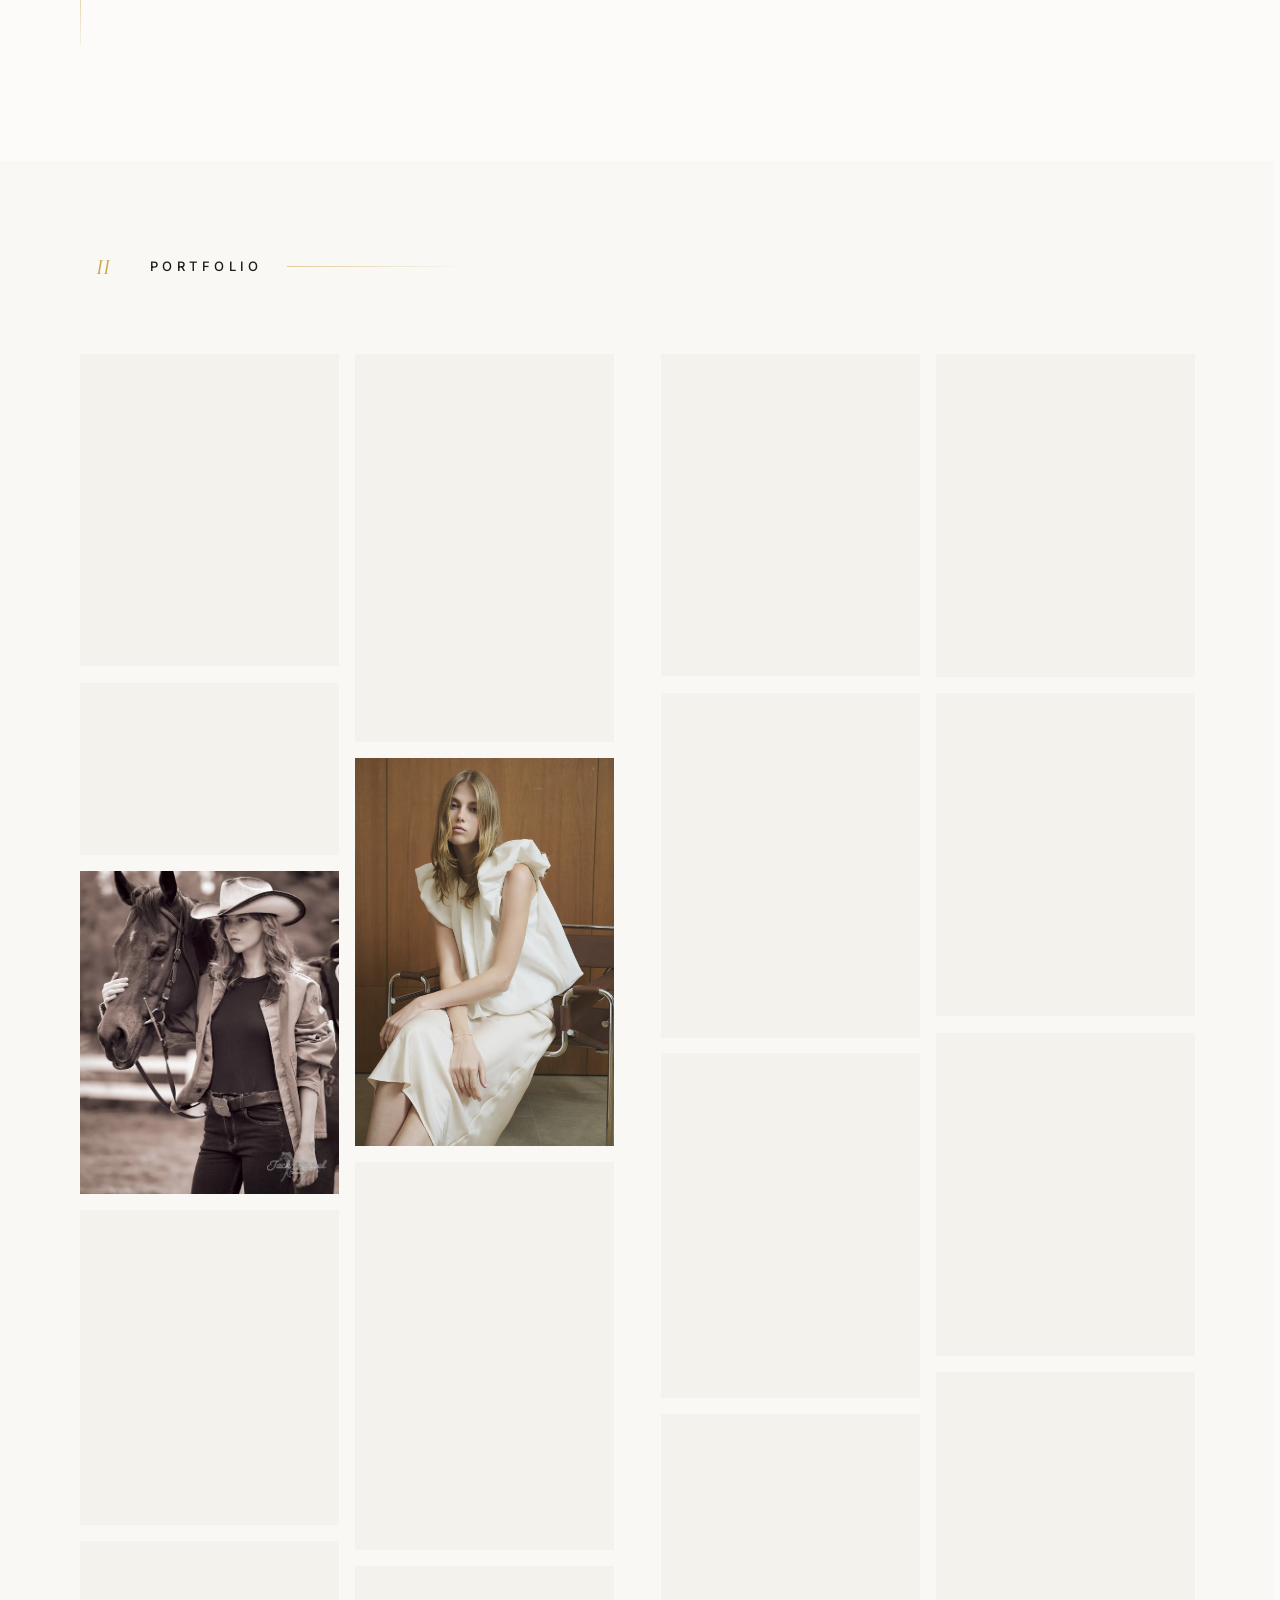
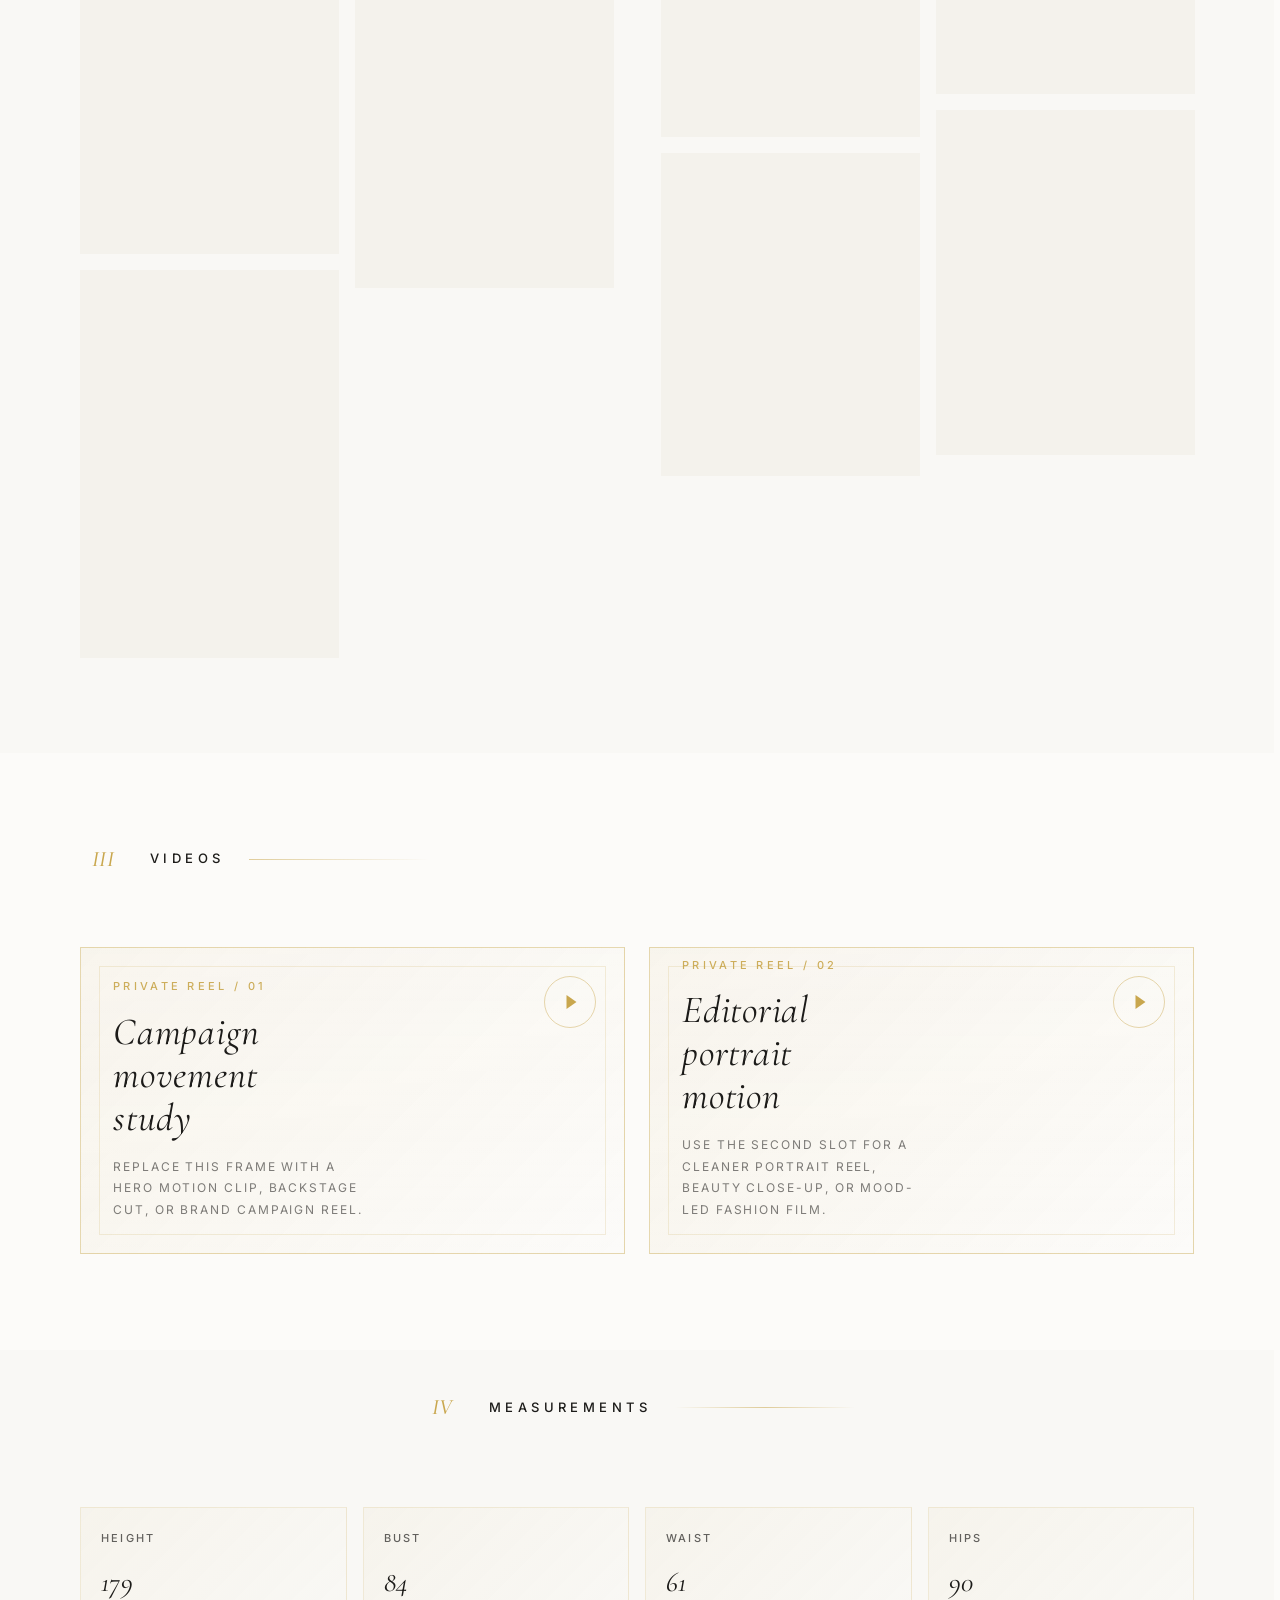
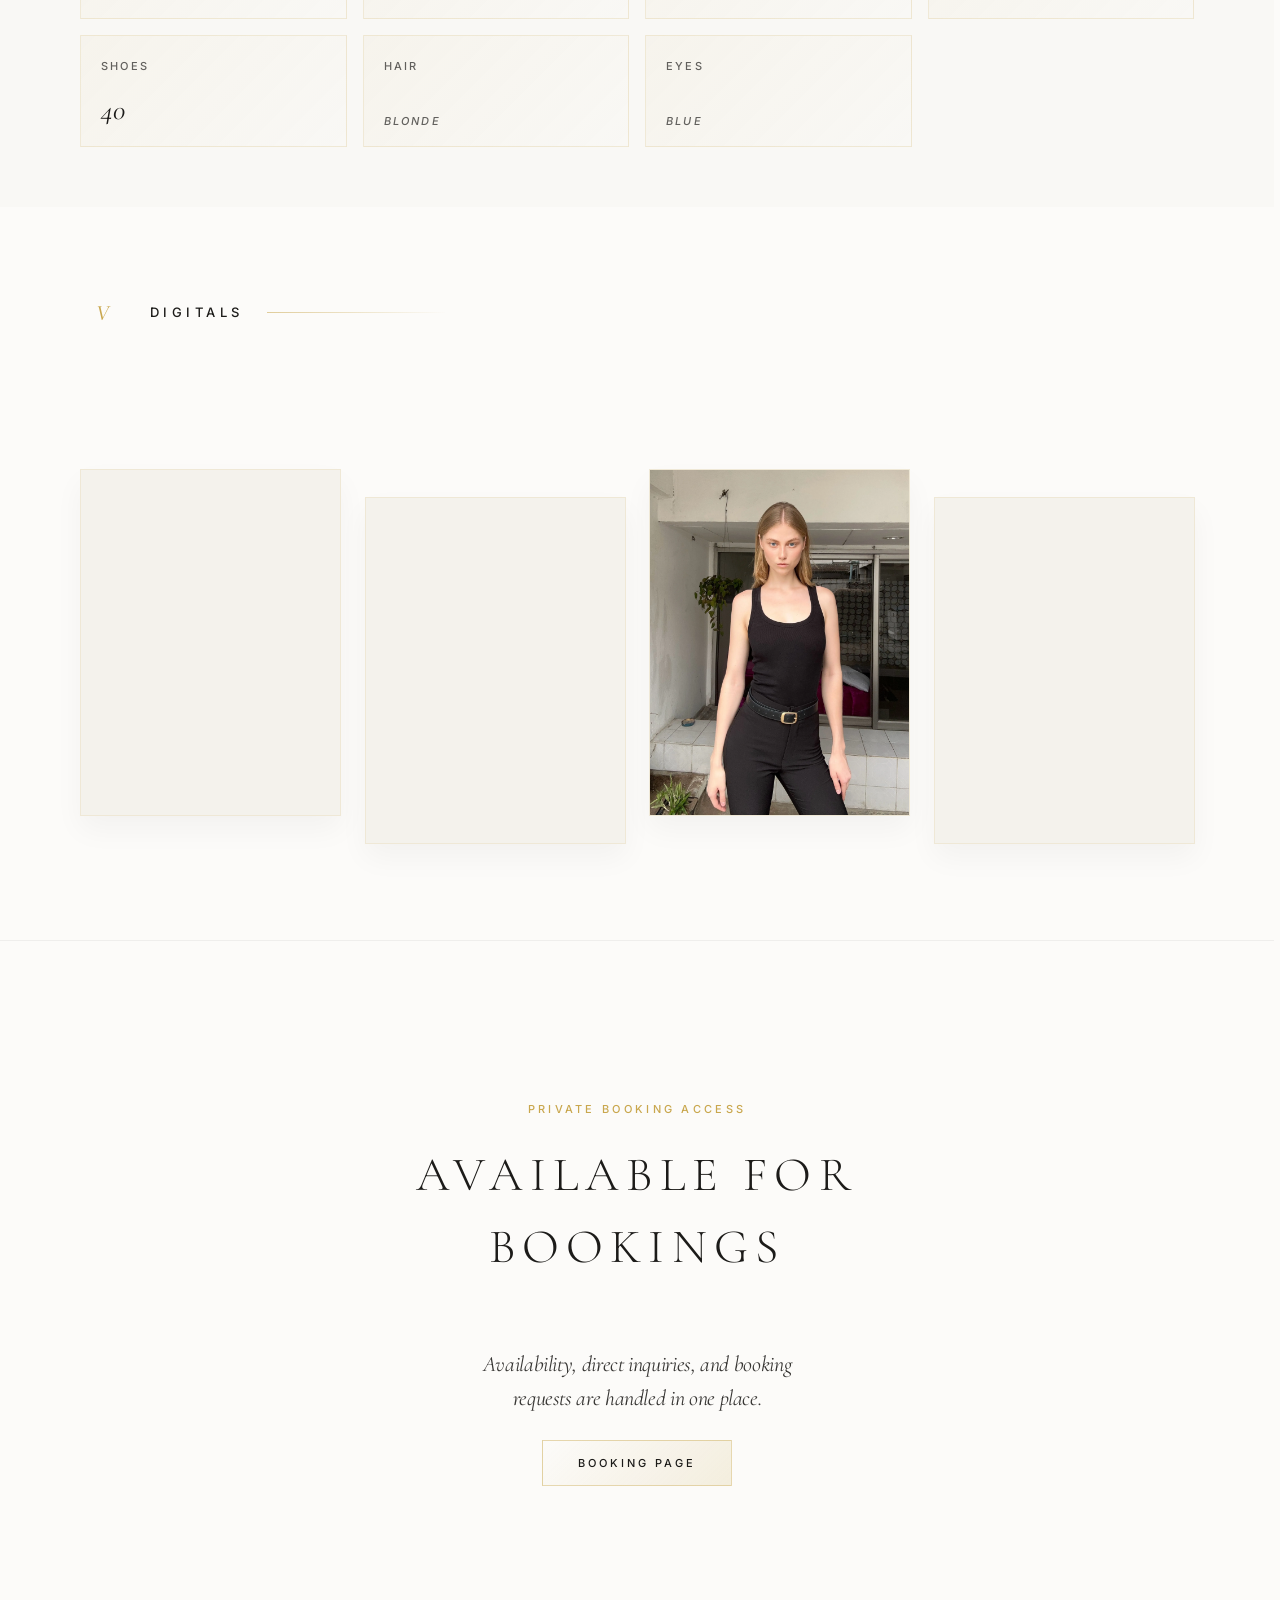
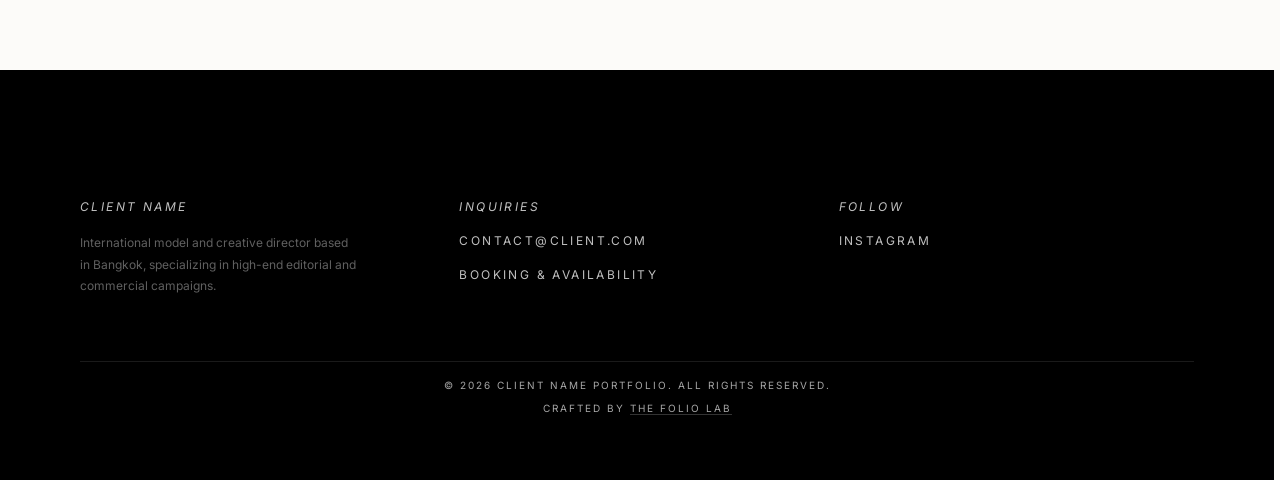
==== commit 96389a25: "Splash edit" ====
--- a/index.html
+++ b/index.html
@@ -29,6 +29,9 @@
     <meta name="apple-mobile-web-app-status-bar-style" content="black">
     
     <meta name="theme-color" content="#070707">
+    <script>
+        document.documentElement.classList.add('splash-active');
+    </script>
     <link rel="manifest" href="manifest.json">
     <title>Portfolio | Client Name</title>
     <link rel="stylesheet" href="style.css">
--- a/style.css
+++ b/style.css
@@ -56,6 +56,36 @@
 
 html.splash-active body {
     background: #070707;
+}
+
+html.splash-active::before {
+    content: "";
+    position: fixed;
+    inset: -40vh -40vw;
+    background: #070707;
+    z-index: 9998;
+    pointer-events: none;
+}
+
+html.splash-active body::before {
+    content: "";
+    position: fixed;
+    inset: -40vh -40vw;
+    background: #070707;
+    z-index: 9998;
+    pointer-events: none;
+}
+
+html.splash-active .app-transition-curtain {
+    background: #070707;
+}
+
+html.splash-active .hero-atelier-frame,
+html.splash-active .hero-edition-note,
+html.splash-active .luxury-scroll-hint,
+html.splash-active .hero-signature {
+    opacity: 0 !important;
+    visibility: hidden !important;
 }
 
 /* Modern Scrollbar Styling (Vasilina Engine) */
@@ -2135,7 +2165,7 @@
     nav { height: 64px; }
     .btn-book { padding: 8px 16px; font-size: 12px; }
     
-    #clientNameHero { max-width: 11ch; font-size: 46px; }
+    #clientNameHero { max-width: 11ch; font-size: 49px; }
     .hero-content { padding-bottom: 13vh; }
     .hero-btns { flex-direction: column; gap: 14px; }
     .btn-primary, .btn-secondary { padding: 12px 24px; font-size: 12px; letter-spacing: 0.2em; }
@@ -2242,7 +2272,7 @@
     .luxury-clients-shell,
     .luxury-clients-shell--about { padding-left: 16px; }
     .luxury-clients-section--about .luxury-clients-shell {
-        padding: 46px 0 30px;
+        padding: 46px 0 18px;
     }
     .luxury-clients-title,
     .luxury-clients-heading { margin-bottom: 34px; font-size: 11px; letter-spacing: 0.24em; }
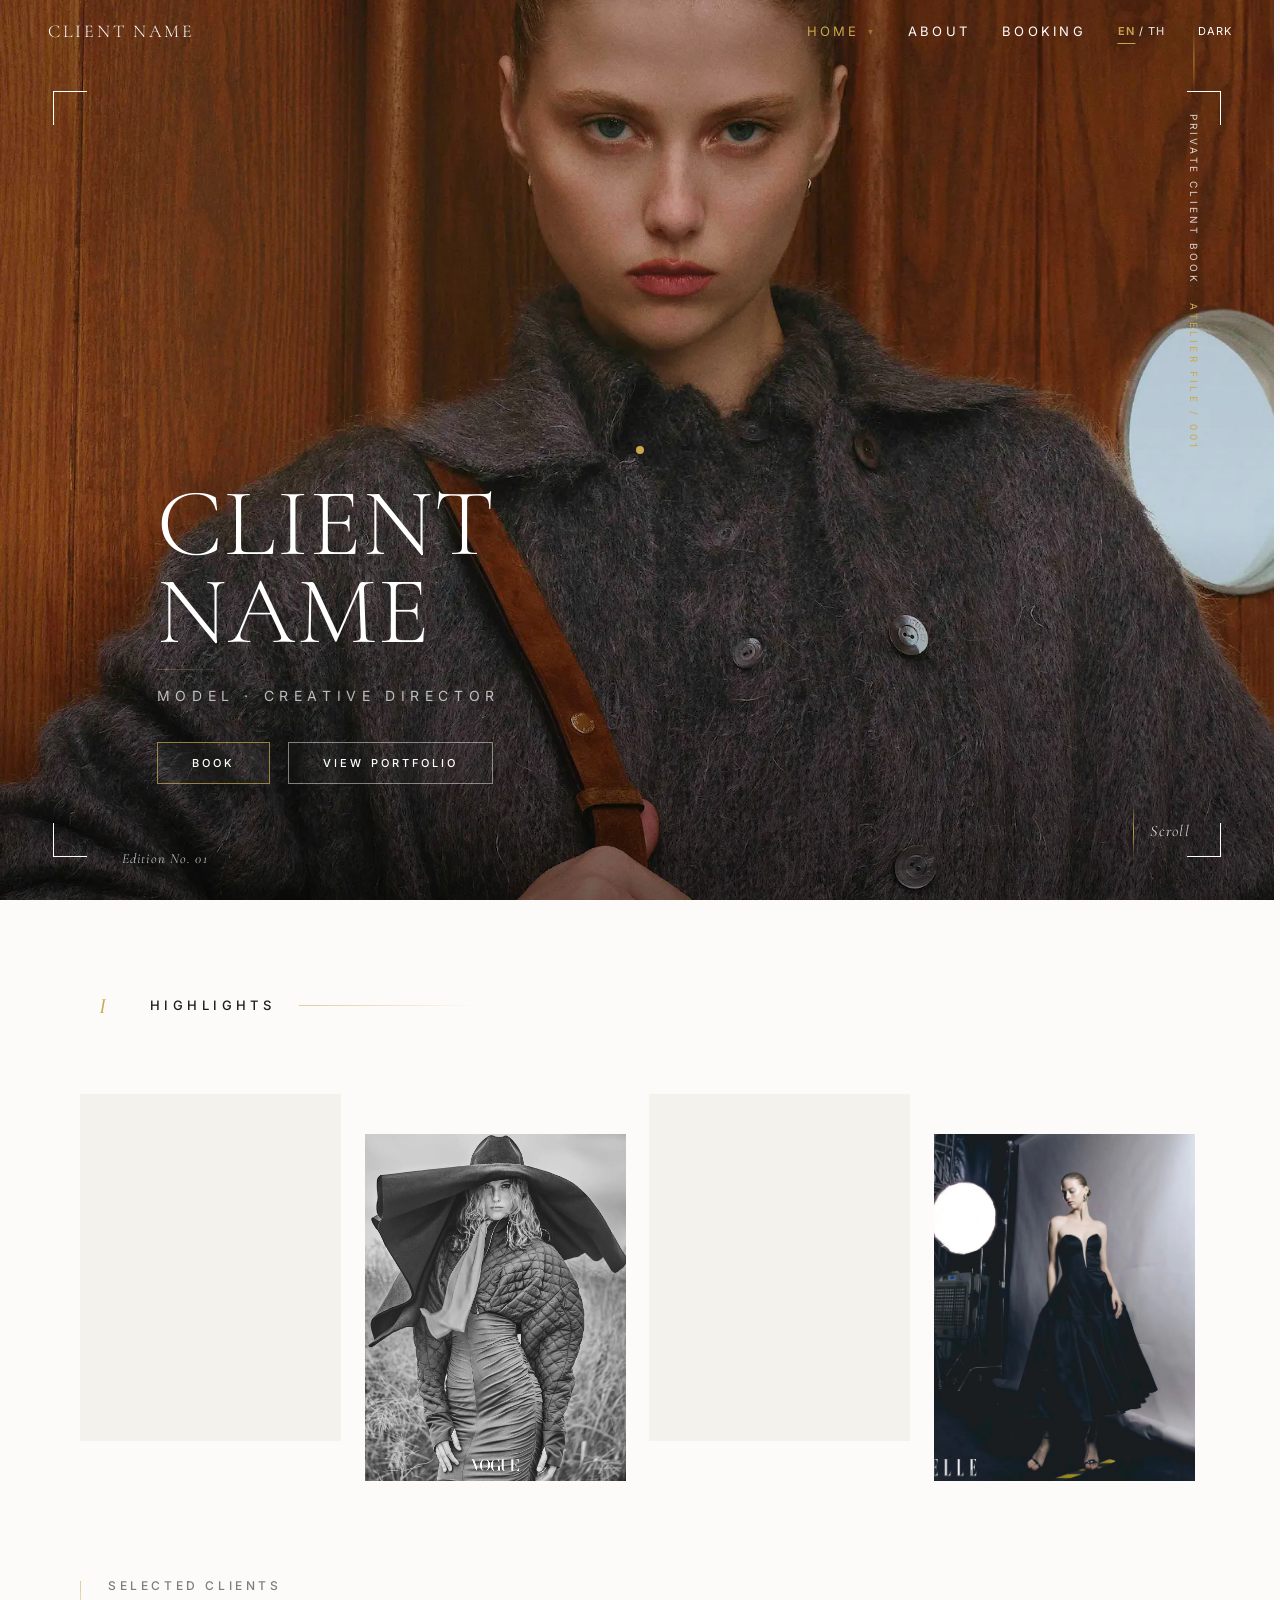
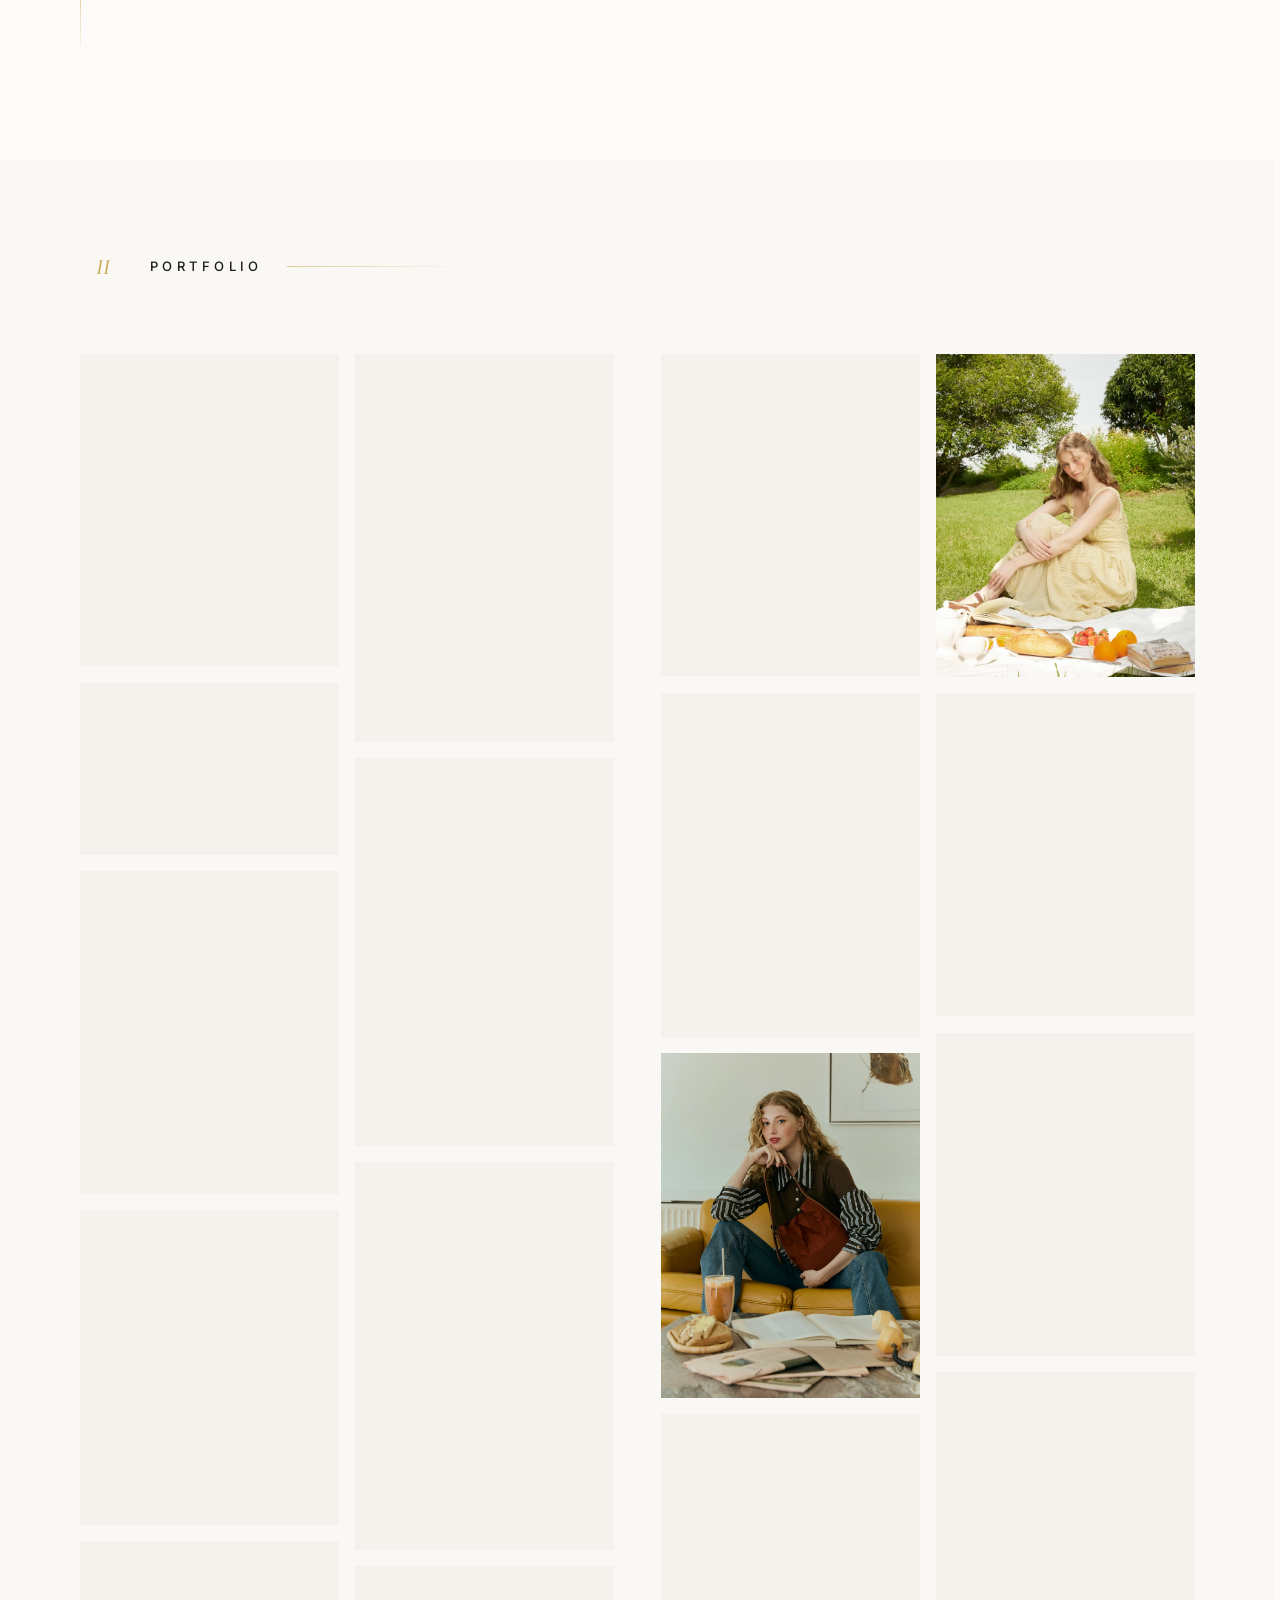
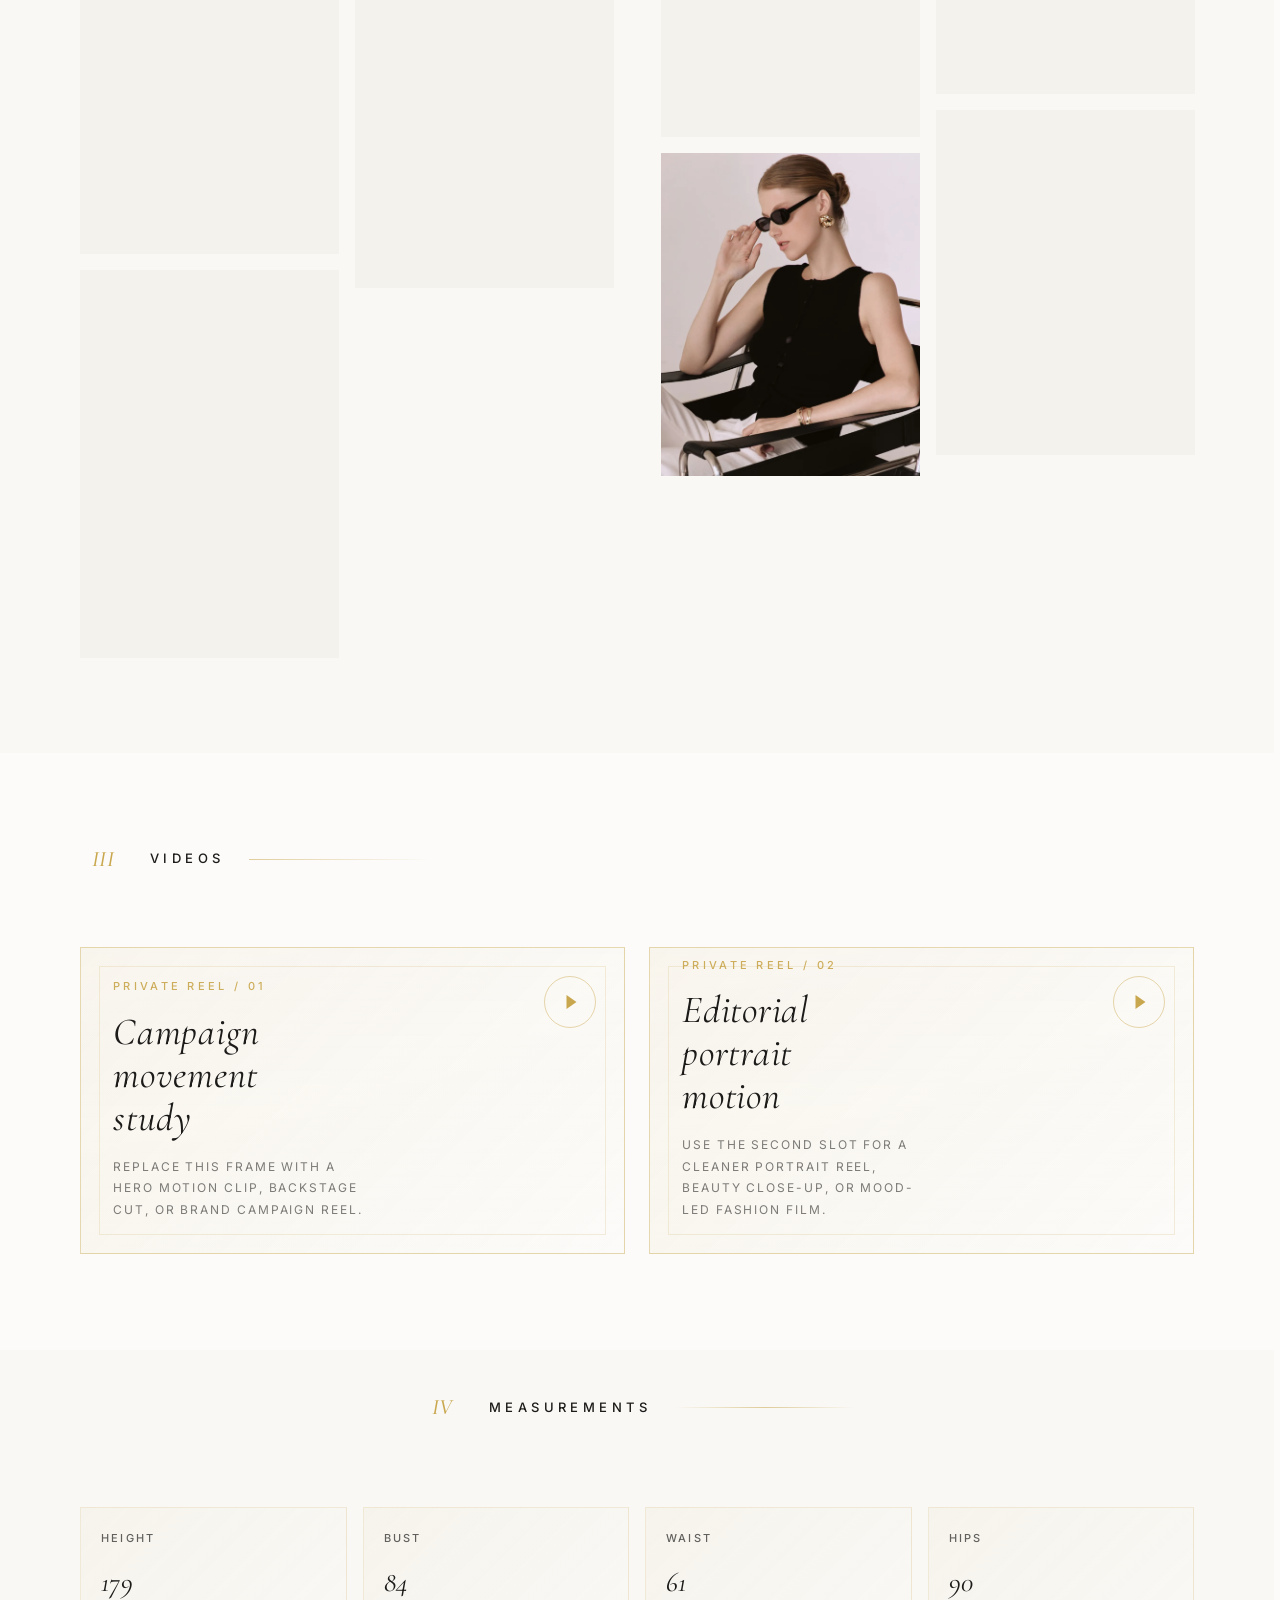
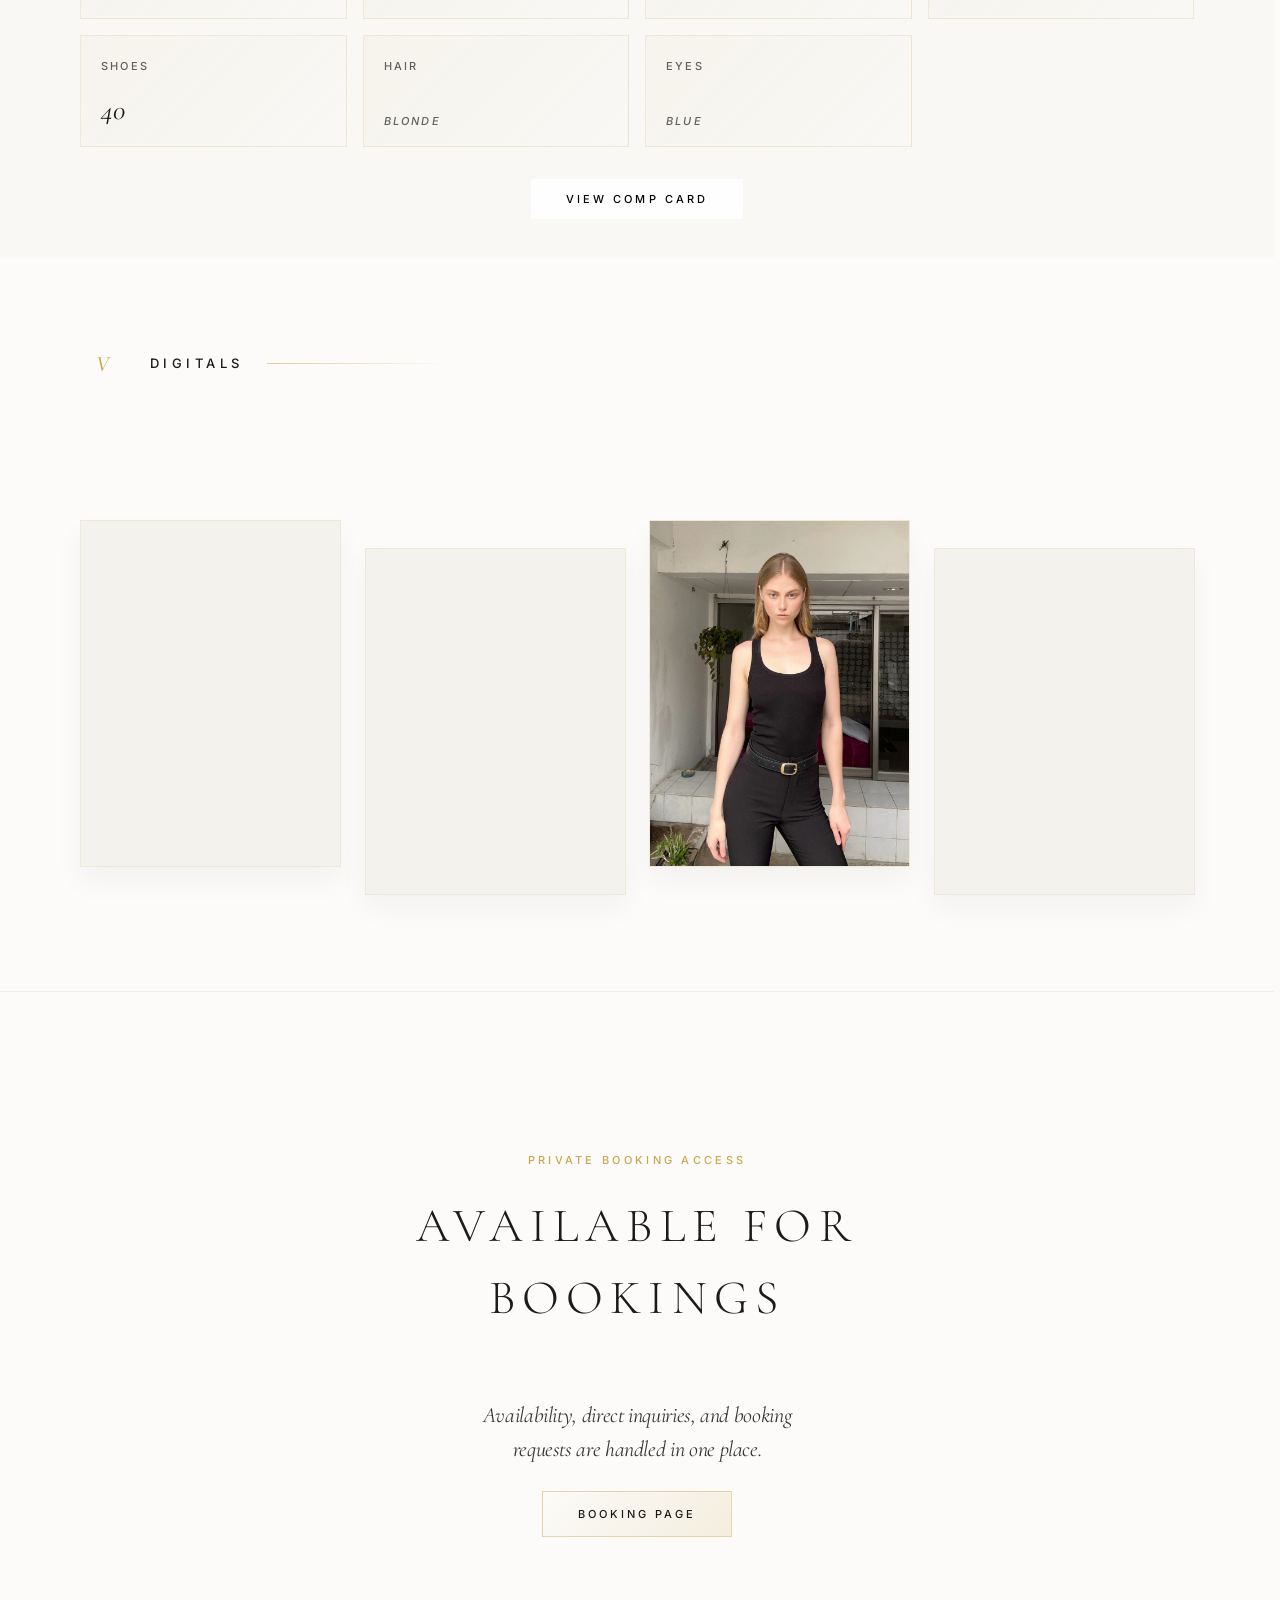
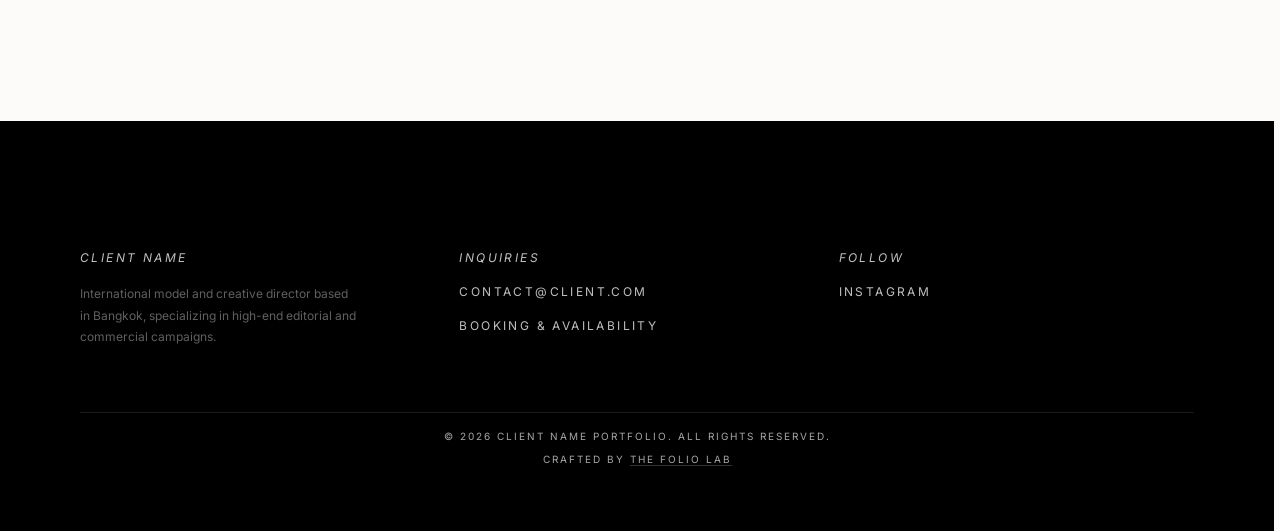
==== commit af7031a2: "Edit 1" ====
--- a/index.html
+++ b/index.html
@@ -253,7 +253,7 @@
                 </div>
                 <!-- Subtle Comp Card Button -->
                 <div class="reveal reveal-restrained delay-1" id="compCardContainer" style="text-align: center; margin-top: 24px;">
-                    <a href="#" id="compCardBtn" class="btn-bold">
+                    <a href="#" id="compCardBtn" class="btn-primary luxury-comp-card-btn">
                         <span lang="en">View Comp Card</span>
                         <span lang="th">ดูคอมพ์การ์ด</span>
                     </a>
@@ -337,7 +337,7 @@
     <div id="compCardModal" class="modal" role="dialog" aria-modal="true" aria-label="Comp Card">
         <img class="modal-content" id="compCardImg" alt="Client Comp Card" style="max-height: 80vh;">
         <div class="comp-card-modal-note">
-            <a href="#" id="compCardDownload" download="Comp_Card.png" class="btn-primary" style="box-shadow: 0 4px 24px rgba(0,0,0,0.4);">
+            <a href="#" id="compCardDownload" download="Comp_Card.png" class="btn-primary luxury-comp-card-btn">
                 <span lang="en">Download Comp Card</span>
                 <span lang="th">ดาวน์โหลดคอมพ์การ์ด</span>
             </a>
--- a/style.css
+++ b/style.css
@@ -78,6 +78,10 @@
 
 html.splash-active .app-transition-curtain {
     background: #070707;
+}
+
+html.splash-active body > :not(#splash-screen) {
+    visibility: hidden !important;
 }
 
 html.splash-active .hero-atelier-frame,
@@ -1440,6 +1444,11 @@
     letter-spacing: 0.28em;
     min-width: 190px;
     transition: border-color 0.35s ease, color 0.35s ease, background-color 0.35s ease, transform 0.35s cubic-bezier(0.16, 1, 0.3, 1);
+}
+
+.luxury-comp-card-btn {
+    min-width: 190px;
+    box-shadow: none;
 }
 
 .contact-list {
@@ -1740,10 +1749,15 @@
 
 @media (max-width: 768px) {
     .modal {
-        --modal-mobile-toolbar-clearance: clamp(148px, 18vh, 220px);
-        --modal-caption-height: 112px;
-        --modal-control-gap: 8px;
-        --modal-control-step: 39px;
+        --modal-mobile-toolbar-clearance: clamp(68px, 8vh, 104px);
+        --modal-mobile-gap: 8px;
+        --modal-mobile-control-height: 36px;
+        --modal-caption-height: 0px;
+        top: calc(-1 * max(24px, env(safe-area-inset-top)));
+        height: calc(100dvh + max(24px, env(safe-area-inset-top)) + max(48px, env(safe-area-inset-bottom)));
+        padding-top: max(24px, env(safe-area-inset-top));
+        padding-bottom: max(48px, env(safe-area-inset-bottom));
+        box-sizing: border-box;
     }
 
     .modal-content {
@@ -1759,12 +1773,29 @@
         max-height: 100svh;
     }
 
+    #compCardModal {
+        display: flex;
+        flex-direction: column;
+        align-items: center;
+        justify-content: center;
+        gap: 16px;
+        padding: calc(28px + max(24px, env(safe-area-inset-top))) 18px calc(var(--modal-mobile-toolbar-clearance) + max(54px, env(safe-area-inset-bottom)));
+    }
+
+    #compCardImg {
+        position: static;
+        max-width: 92vw !important;
+        max-height: calc(100svh - var(--modal-mobile-toolbar-clearance) - 132px) !important;
+        margin: 0;
+        object-fit: contain;
+    }
+
     .comp-card-modal-note {
-        bottom: calc(var(--modal-mobile-toolbar-clearance) + max(24px, env(safe-area-inset-bottom))) !important;
-    }
-
-    #compCardImg {
-        max-height: calc(100svh - 160px) !important;
+        position: static;
+        transform: none;
+        width: auto;
+        text-align: center;
+        margin: 0;
     }
 
     .modal-caption {
@@ -1772,8 +1803,8 @@
         right: 16px;
         bottom: calc(var(--modal-mobile-toolbar-clearance) + max(16px, env(safe-area-inset-bottom)));
         max-width: none;
-        max-height: min(24vh, 190px);
-        padding: 14px 16px;
+        max-height: min(22vh, 176px);
+        padding: 12px 14px;
     }
 
     .modal-caption__text {
@@ -1782,18 +1813,20 @@
 
     .modal-caption-toggle {
         right: 16px;
-        bottom: calc(var(--modal-mobile-toolbar-clearance) + max(16px, env(safe-area-inset-bottom)) + var(--modal-caption-height) + var(--modal-control-gap));
+        bottom: calc(var(--modal-mobile-toolbar-clearance) + max(16px, env(safe-area-inset-bottom)) + var(--modal-caption-height) + var(--modal-mobile-gap));
+        min-height: var(--modal-mobile-control-height);
         font-size: 9px;
         letter-spacing: 0.18em;
-        padding: 10px 12px;
+        padding: 8px 11px;
     }
 
     .modal-fullscreen-toggle {
         right: 16px;
-        bottom: calc(var(--modal-mobile-toolbar-clearance) + max(16px, env(safe-area-inset-bottom)) + var(--modal-caption-height) + var(--modal-control-gap) + var(--modal-control-step));
+        bottom: calc(var(--modal-mobile-toolbar-clearance) + max(16px, env(safe-area-inset-bottom)) + var(--modal-caption-height) + var(--modal-mobile-gap) + var(--modal-mobile-control-height) + var(--modal-mobile-gap));
+        min-height: var(--modal-mobile-control-height);
         font-size: 9px;
         letter-spacing: 0.18em;
-        padding: 10px 12px;
+        padding: 8px 11px;
     }
 
     .modal:not(.has-caption-controls) .modal-fullscreen-toggle {
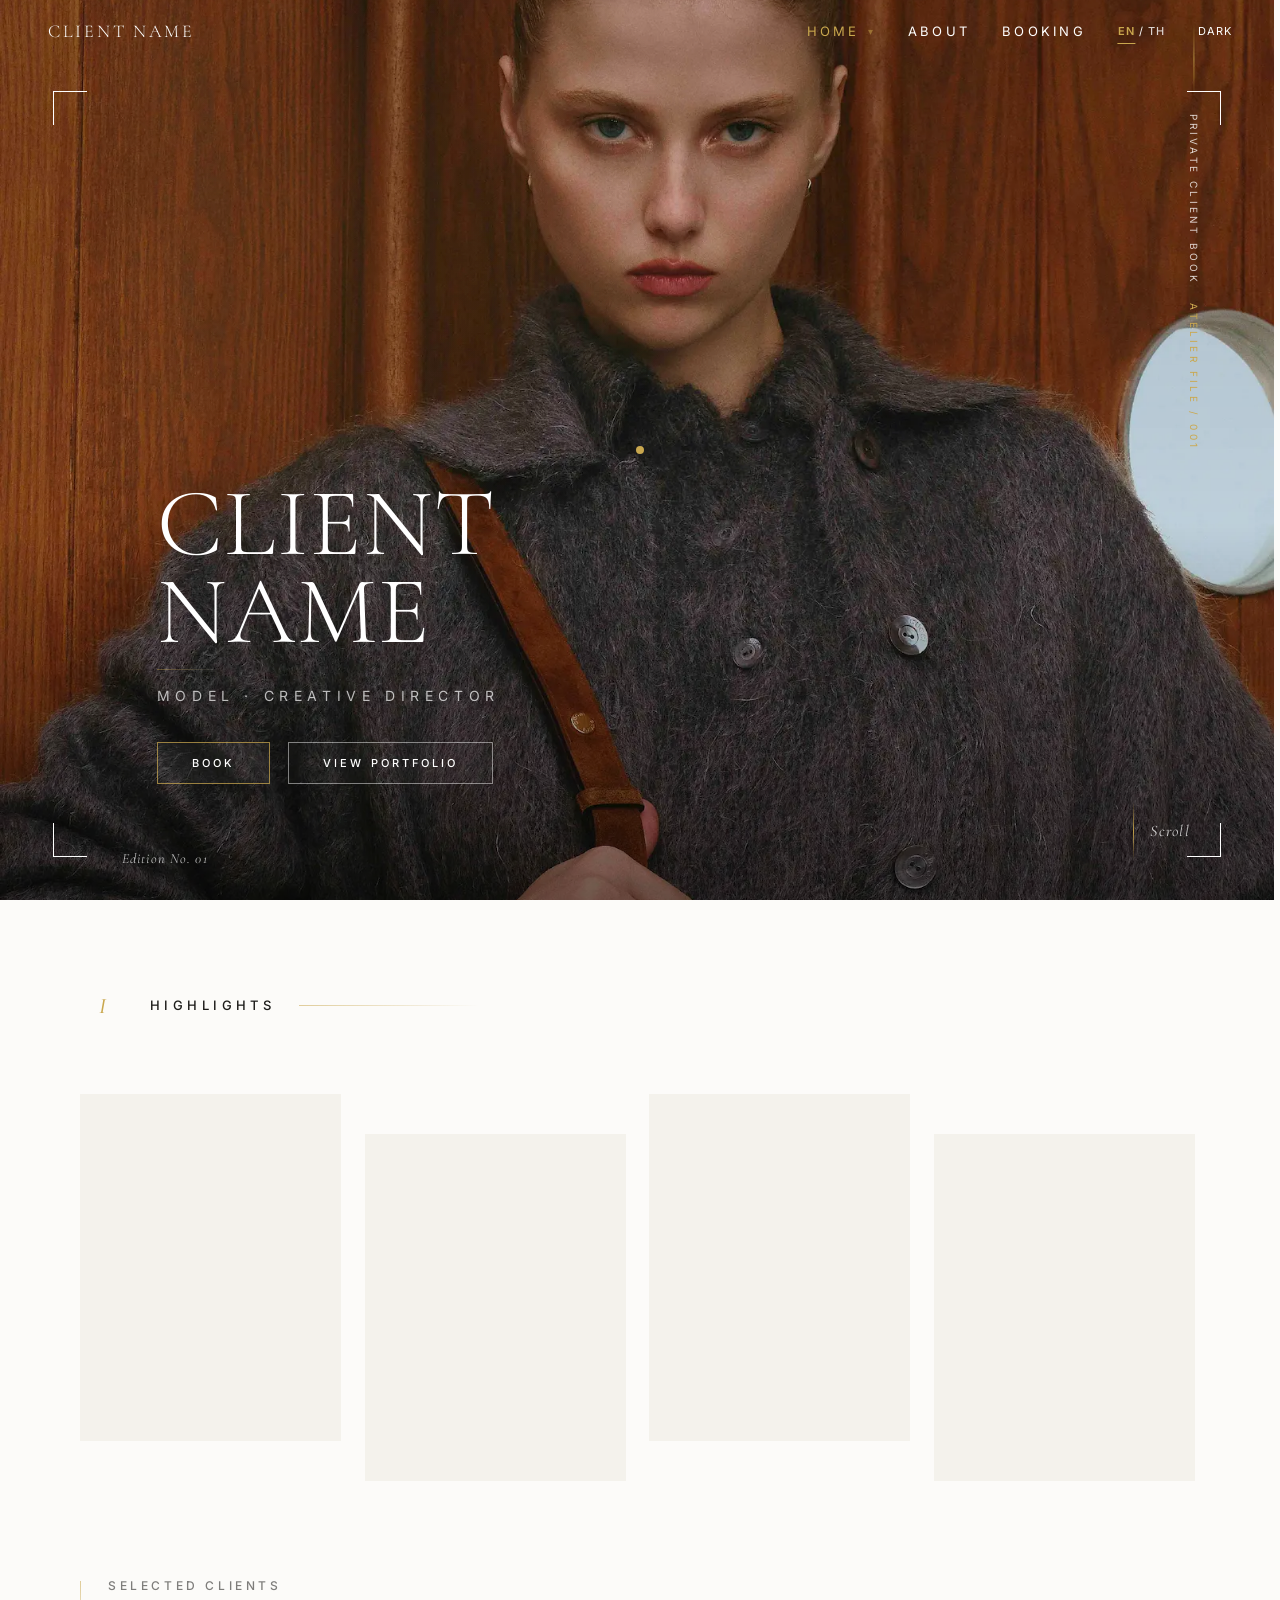
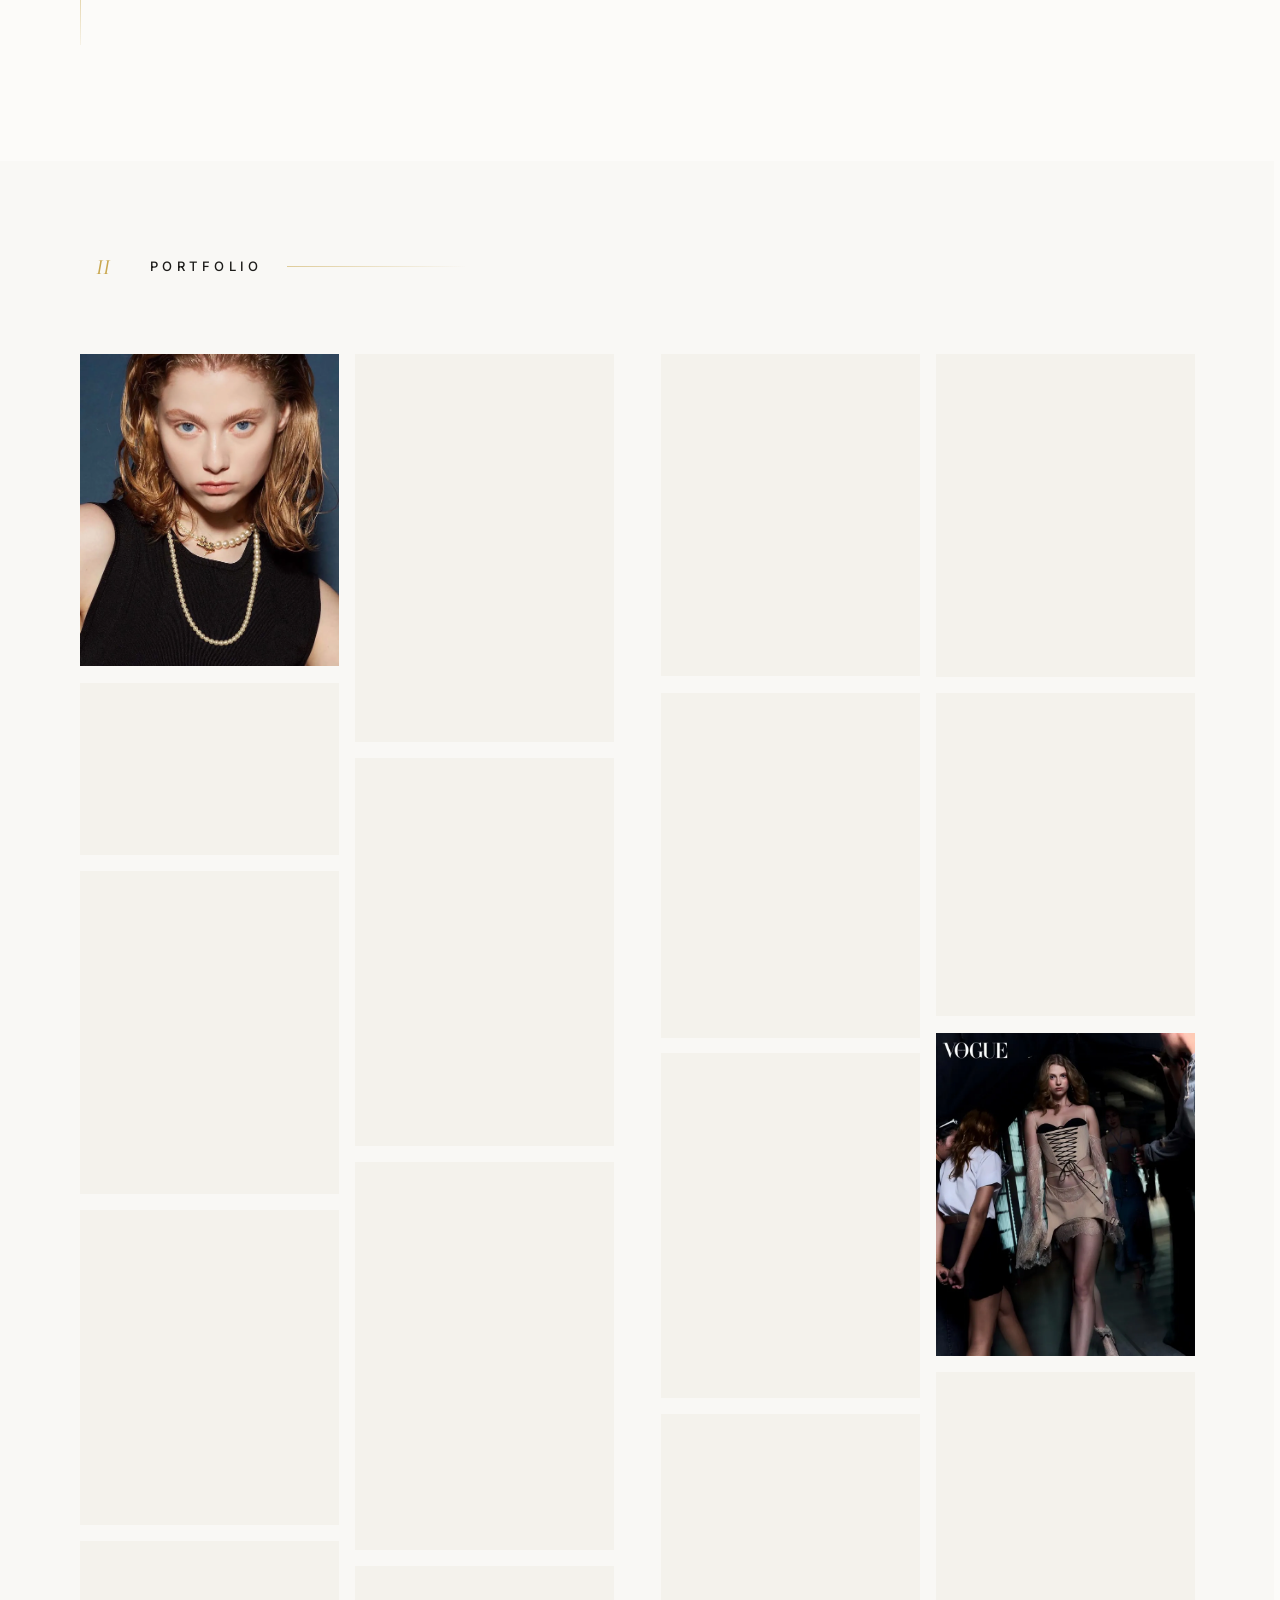
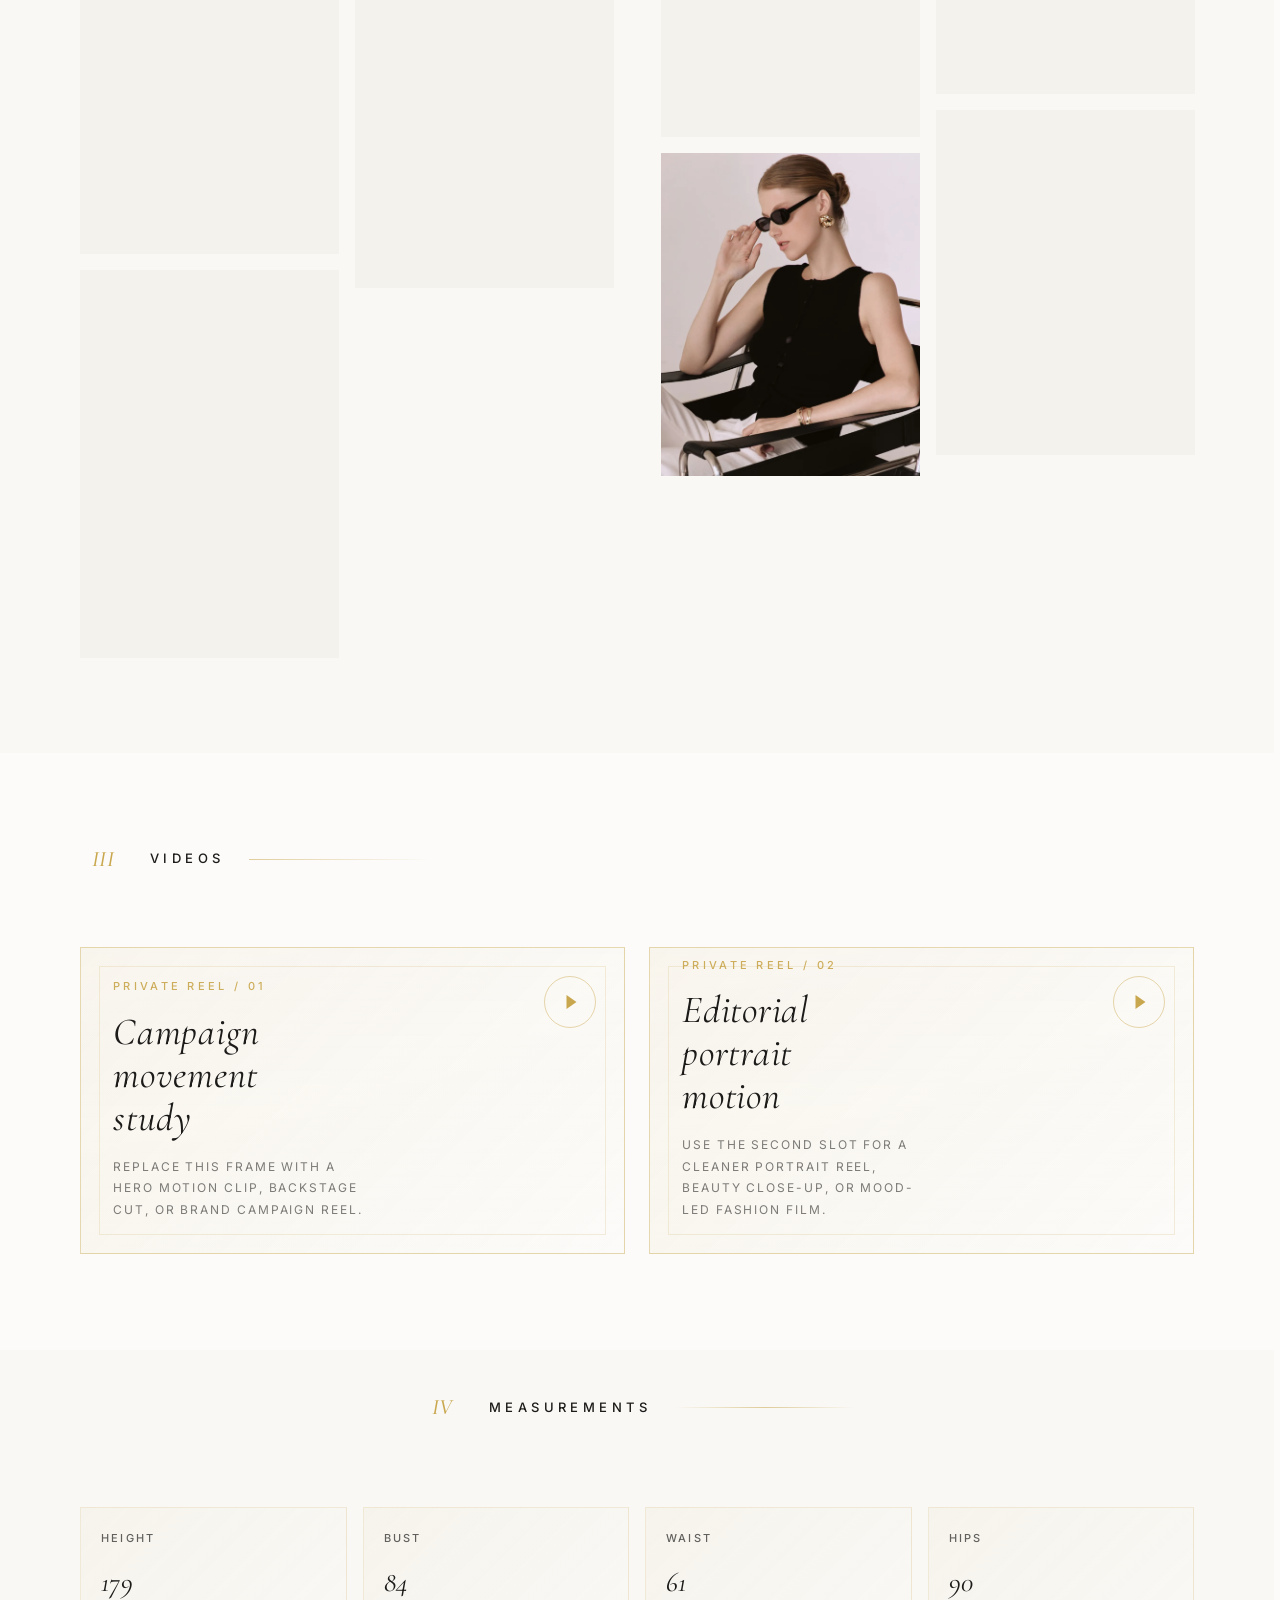
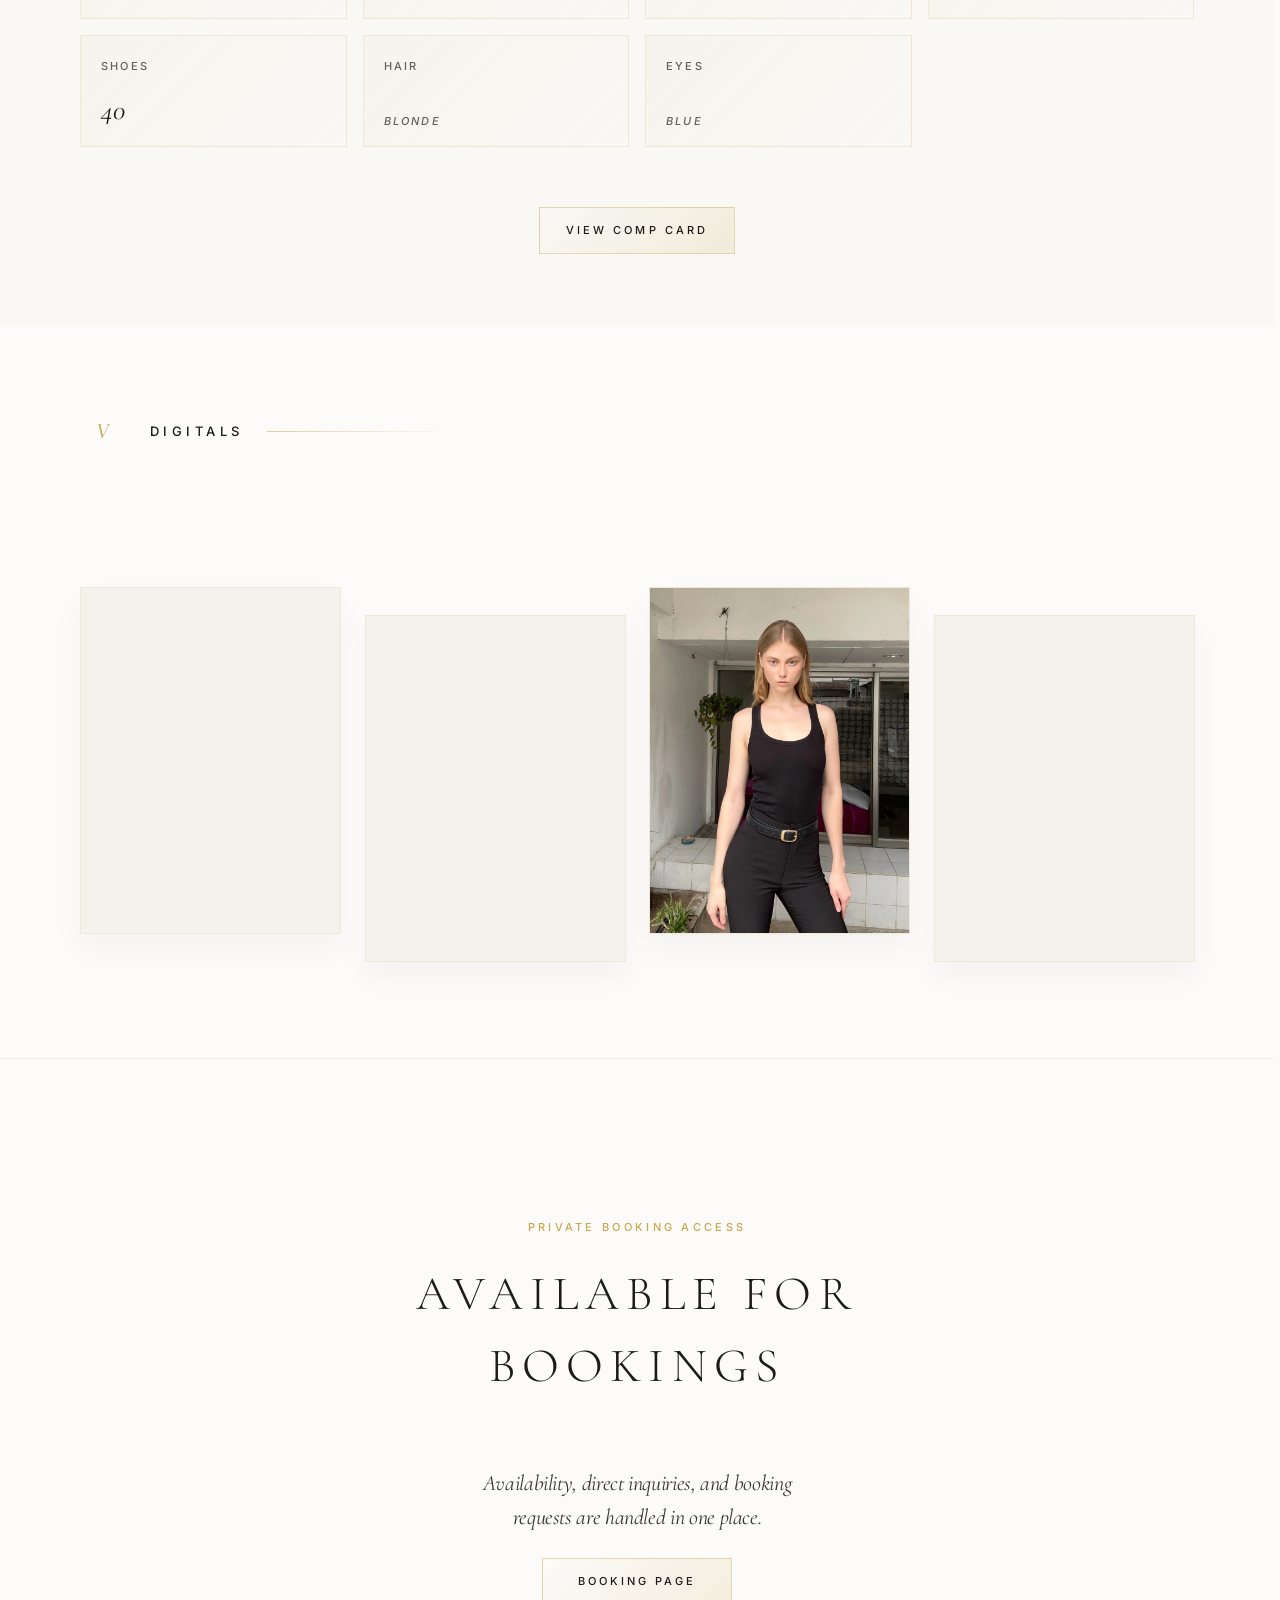
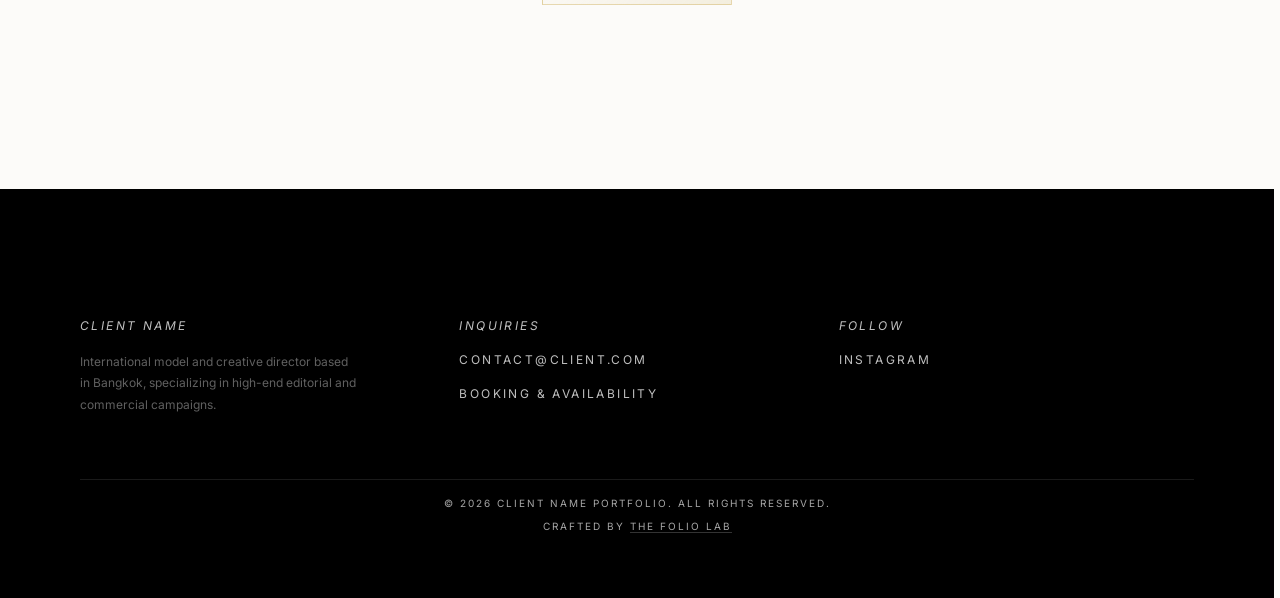
==== commit 67e3a645: "Update" ====
--- a/index.html
+++ b/index.html
@@ -253,7 +253,7 @@
                 </div>
                 <!-- Subtle Comp Card Button -->
                 <div class="reveal reveal-restrained delay-1" id="compCardContainer" style="text-align: center; margin-top: 24px;">
-                    <a href="#" id="compCardBtn" class="btn-primary luxury-comp-card-btn">
+                    <a href="#" id="compCardBtn" class="btn-bold">
                         <span lang="en">View Comp Card</span>
                         <span lang="th">ดูคอมพ์การ์ด</span>
                     </a>
@@ -337,7 +337,7 @@
     <div id="compCardModal" class="modal" role="dialog" aria-modal="true" aria-label="Comp Card">
         <img class="modal-content" id="compCardImg" alt="Client Comp Card" style="max-height: 80vh;">
         <div class="comp-card-modal-note">
-            <a href="#" id="compCardDownload" download="Comp_Card.png" class="btn-primary luxury-comp-card-btn">
+            <a href="#" id="compCardDownload" download="Comp_Card.png" class="btn-bold">
                 <span lang="en">Download Comp Card</span>
                 <span lang="th">ดาวน์โหลดคอมพ์การ์ด</span>
             </a>
--- a/style.css
+++ b/style.css
@@ -1444,11 +1444,6 @@
     letter-spacing: 0.28em;
     min-width: 190px;
     transition: border-color 0.35s ease, color 0.35s ease, background-color 0.35s ease, transform 0.35s cubic-bezier(0.16, 1, 0.3, 1);
-}
-
-.luxury-comp-card-btn {
-    min-width: 190px;
-    box-shadow: none;
 }
 
 .contact-list {
